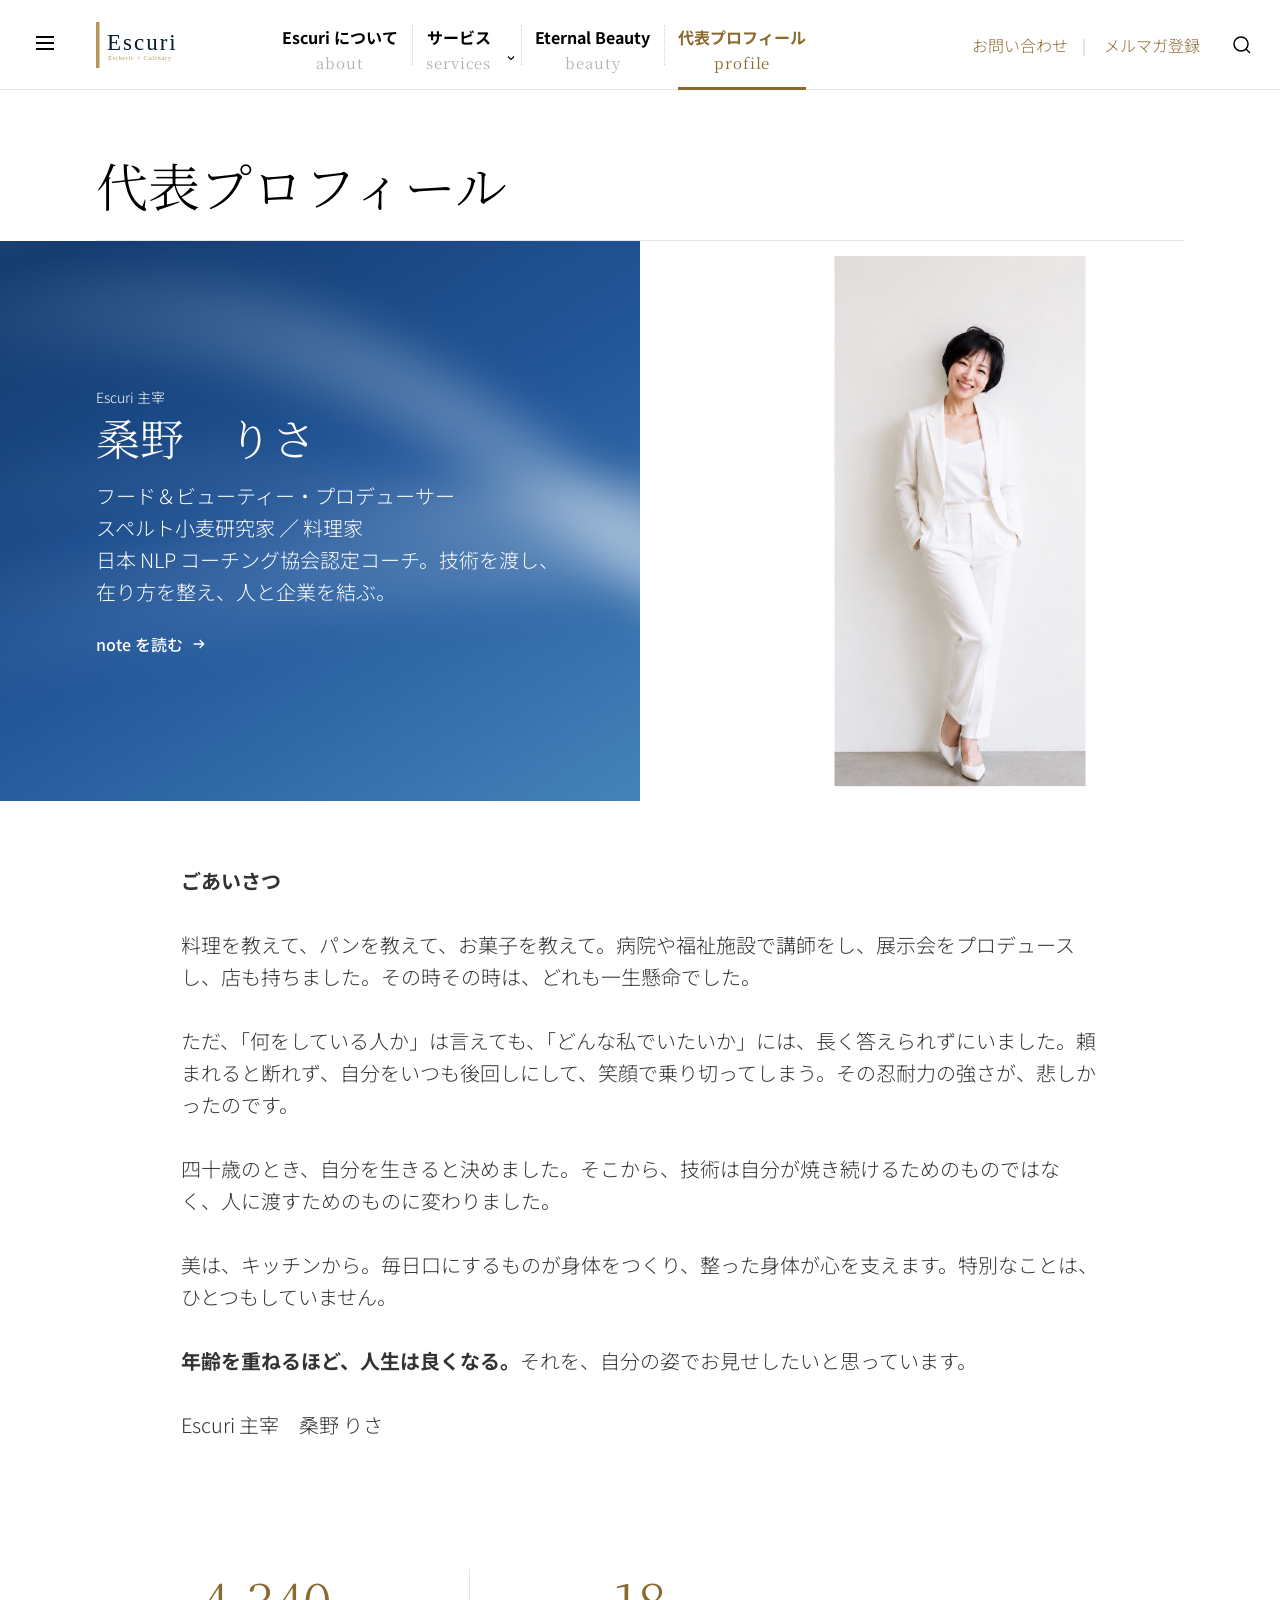
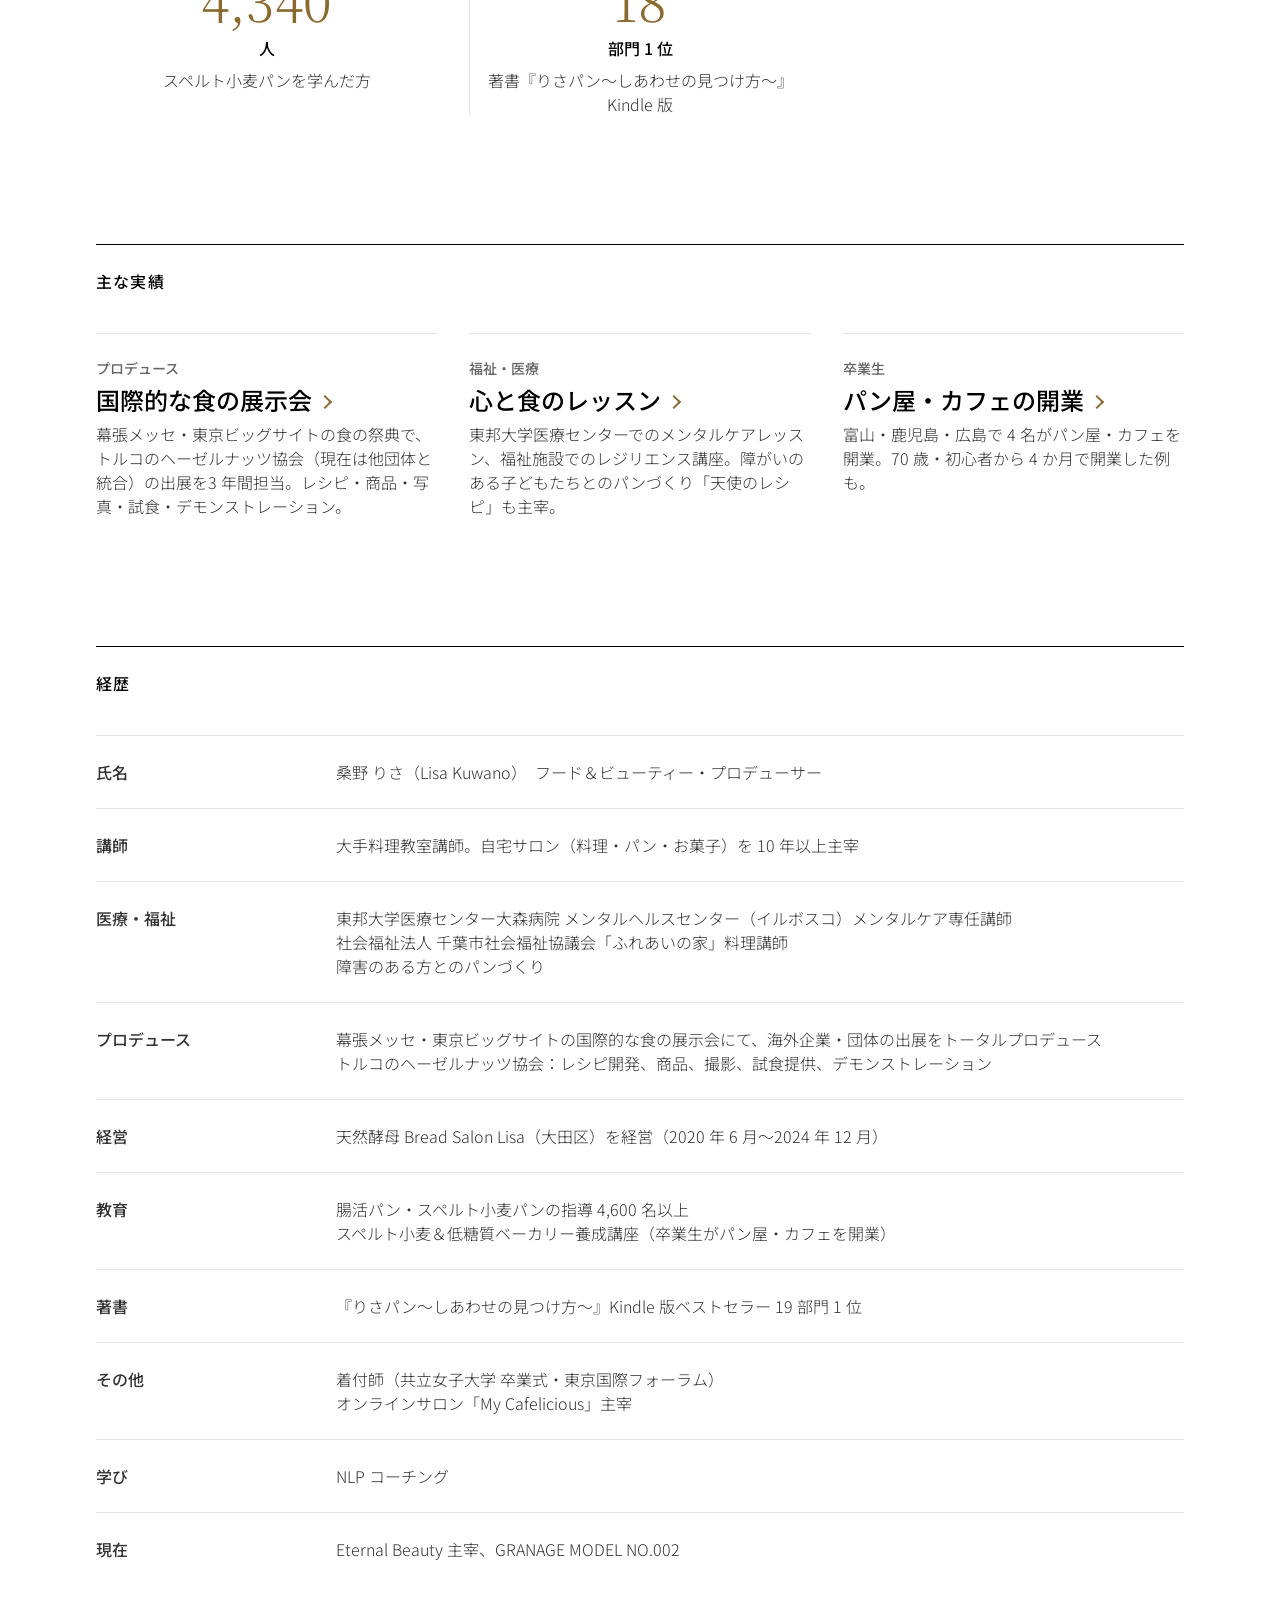
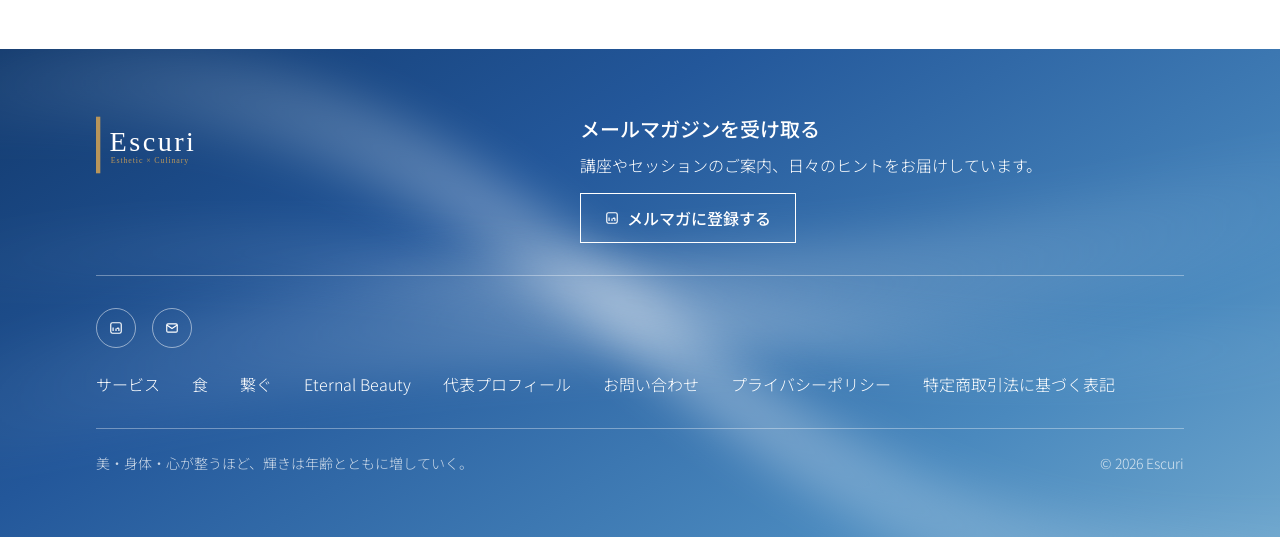
==== about.html @ a3604c34 "サイト更新 2026-10-09 10:33" ====
<!doctype html>
<html lang="ja">
<head>
<meta charset="utf-8">
<meta name="viewport" content="width=device-width, initial-scale=1">
<title>代表プロフィール | Escuri</title>
<meta name="description" content="桑野りさの経歴と実績。企業との商品開発、国際展示会のプロデュース。">


<meta property="og:type" content="website">
<meta property="og:site_name" content="Escuri">
<meta property="og:title" content="代表プロフィール | Escuri">
<meta property="og:description" content="桑野りさの経歴と実績。企業との商品開発、国際展示会のプロデュース。">
<meta property="og:url" content="https://lisakuwano.com/about.html">
<meta property="og:image" content="https://lisakuwano.com/assets/og.svg">
<meta property="og:locale" content="ja_JP">
<meta name="twitter:card" content="summary_large_image">
<meta name="twitter:title" content="代表プロフィール | Escuri">
<meta name="twitter:description" content="桑野りさの経歴と実績。企業との商品開発、国際展示会のプロデュース。">
<meta name="twitter:image" content="https://lisakuwano.com/assets/og.svg">
<link rel="icon" href="assets/favicon.svg?v=cf20629c">
<link rel="preconnect" href="https://fonts.googleapis.com"><link rel="preconnect" href="https://fonts.gstatic.com" crossorigin>
<link href="https://fonts.googleapis.com/css2?family=Noto+Sans+JP:wght@300;500;700&family=Noto+Serif+JP:wght@300;500&display=swap" rel="stylesheet">
<link rel="stylesheet" href="style.css?v=1791509632">
</head>
<body>
<a class="skip" href="#main">本文へスキップ</a>
<header class="gh">
  <div class="gh-in">
    <button class="burger" id="burger" aria-label="メニューを開く" data-open="メニューを開く" data-close="メニューを閉じる" aria-expanded="false" aria-controls="drawer"><span class="i-open"><svg width="32" height="32" viewBox="0 0 24 24" fill="none" stroke="currentColor" stroke-width="2.2"><path d="M3 6h18M3 12h18M3 18h18"/></svg></span><span class="i-close"><svg width="30" height="30" viewBox="0 0 24 24" fill="none" stroke="currentColor" stroke-width="2"><path d="M5 5l14 14M19 5L5 19"/></svg></span></button>
    <a class="logo" href="index.html" aria-label="Escuri トップ"><img src="assets/logo-head.svg?v=c30f5ccc" alt="Escuri" width="210" height="104"></a>
    <div class="navwrap">
      <nav aria-label="メインメニュー"><a href="index.html">Escuri について<span class="nav-en">about</span></a><div class="dd"><a href="services.html">サービス<span class="nav-en">services</span></a><button type="button" class="ddb" aria-expanded="false" aria-controls="sub-services" aria-label="サービス のメニュー"><svg width="12" height="12" viewBox="0 0 24 24" fill="none" stroke="currentColor" stroke-width="2.4"><path d="M6 9l6 6 6-6"/></svg></button><div class="sub" id="sub-services"><a href="kitchen.html">食</a><a href="work.html">繋ぐ</a><a href="beauty.html">Eternal Beauty</a></div></div><a href="beauty.html">Eternal Beauty<span class="nav-en">beauty</span></a><a href="about.html" class="on" aria-current="page">代表プロフィール<span class="nav-en">profile</span></a></nav>
    </div>
    <div class="tools">
      <div class="sign"><a href="contact.html">お問い合わせ</a><b>|</b><a class="btn" href="https://www.reservestock.jp/subscribe/331083" target="_blank" rel="noopener">メルマガ登録</a></div>
      <div class="row">
        <button class="icon" id="searchbtn" aria-label="サイト内検索" aria-expanded="false" aria-controls="search"><svg width="34" height="34" viewBox="0 0 24 24" fill="none" stroke="currentColor" stroke-width="1.5"><circle cx="11" cy="11" r="7"/><path d="M20 20l-4-4"/></svg></button>
        
      </div>
    </div>
  </div>
  <div class="search" id="search" hidden>
    <div class="wrap">
      <label class="sr" for="q">サイト内を検索</label>
      <input id="q" type="search" autocomplete="off" placeholder="キーワードを入力（例：セッション、パン講座）">
      <p class="shint" id="shint" aria-live="polite" data-none="該当するページが見つかりませんでした" data-cnt="{n}件見つかりました"></p>
      <ul class="sres" id="sres"></ul>
    </div>
  </div>
</header>
<div class="mega" id="drawer" hidden>
  <div class="wrap">
    <div class="mgrid"><div class="mcol"><h2>Escuri について</h2><ul><li><a href="index.html#about-escuri">Escuri とは</a></li><li><a href="about.html#greeting">ごあいさつ</a></li><li><a href="about.html">代表プロフィール</a></li><li><a href="about.html#history">経歴</a></li><li><a href="work.html#record">実績</a></li></ul></div><div class="mcol"><h2>サービス</h2><ul><li><a href="kitchen.html">食</a></li><li><a href="kitchen.html#license">パン講座とライセンス</a></li><li><a href="work.html">繋ぐ</a></li><li><a href="beauty.html">Eternal Beauty</a></li><li><a href="contact.html#form">お問い合わせ</a></li></ul></div><div class="mcol"><h2>発信</h2><ul><li><a href="https://note.com/eternalbeauty_l" target="_blank" rel="noopener">note</a></li><li><a href="https://www.reservestock.jp/subscribe/331083" target="_blank" rel="noopener">メールマガジン</a></li></ul></div><div class="mcol"><h2>Eternal Beauty</h2><ul><li><a href="beauty.html#purpose">理念</a></li><li><a href="beauty.html#beauty-how">セッション</a></li><li><a href="beauty.html#items">ご案内しているもの</a></li></ul></div></div>
    <div class="msns"><a href="https://note.com/eternalbeauty_l" target="_blank" rel="noopener"><svg width="14" height="14" viewBox="0 0 24 24" fill="none" stroke="currentColor" stroke-width="2"><rect x="3" y="3" width="18" height="18" rx="3"/><path d="M7 11v6M7 7.5v.01M12 17v-4m5 4v-3.5a1.5 1.5 0 0 0-3 0"/></svg> note</a><a href="contact.html"><svg width="14" height="14" viewBox="0 0 24 24" fill="none" stroke="currentColor" stroke-width="2"><rect x="3" y="5" width="18" height="14" rx="2"/><path d="M3 7l9 6 9-6"/></svg> お問い合わせ</a></div>
  </div>
</div>

<main id="main">
<div class="wrap ptitle"><h1>代表プロフィール</h1></div>
<section class="tum" id="profile" aria-label="桑野　りさ"><div class="t"><div class="c">
  <div class="eyebrow">Escuri 主宰</div>
  <h2 class="ts-4">桑野　りさ</h2>
  <p>フード＆ビューティー・プロデューサー<br>スペルト小麦研究家 ／ 料理家<br>日本 NLP コーチング協会認定コーチ。技術を渡し、在り方を整え、人と企業を結ぶ。</p>
  <a class="cta" href="https://note.com/eternalbeauty_l" target="_blank" rel="noopener">note を読む<span class="arrow" aria-hidden="true"></span></a>
</div></div><div class="p"><img src="assets/photo/work-suit.jpg?v=9bd5eabe" alt="" loading="lazy"></div></section>
<section class="module" id="greeting"><div class="wrap onetext"><p><b>ごあいさつ</b></p><p>料理を教えて、パンを教えて、お菓子を教えて。病院や福祉施設で講師をし、展示会をプロデュースし、店も持ちました。その時その時は、どれも一生懸命でした。</p><p>ただ、「何をしている人か」は言えても、「どんな私でいたいか」には、長く答えられずにいました。頼まれると断れず、自分をいつも後回しにして、笑顔で乗り切ってしまう。その忍耐力の強さが、悲しかったのです。</p><p>四十歳のとき、自分を生きると決めました。そこから、技術は自分が焼き続けるためのものではなく、人に渡すためのものに変わりました。</p><p>美は、キッチンから。毎日口にするものが身体をつくり、整った身体が心を支えます。特別なことは、ひとつもしていません。</p><p><b>年齢を重ねるほど、人生は良くなる。</b>それを、自分の姿でお見せしたいと思っています。</p><p>Escuri 主宰　桑野 りさ</p></div></section>
<section class="module" aria-label="数字">
  <div class="wrap factoid"><div><div class="n" data-count="4600">0</div><div class="u">人</div><div class="t">スペルト小麦パンを学んだ方</div></div><div><div class="n" data-count="19">0</div><div class="u">部門 1 位</div><div class="t">著書『りさパン〜しあわせの見つけ方〜』Kindle 版</div></div></div>
</section>
<section class="module" id="achievements" aria-labelledby="h-achievements">
  <div class="wrap">
    <h2 class="sec-title border" id="h-achievements">主な実績</h2>
    <div class="grid g3"><article class="item text"><div class="body"><div class="eyebrow">プロデュース</div><h3 class="h5"><a class="chev" href="work.html#services">国際的な食の展示会</a></h3><p class="d">幕張メッセ・東京ビッグサイトの食の祭典で、トルコのヘーゼルナッツ協会（現在は他団体と統合）の出展を3 年間担当。レシピ・商品・写真・試食・デモンストレーション。</p></div></article><article class="item text"><div class="body"><div class="eyebrow">福祉・医療</div><h3 class="h5"><a class="chev" href="kitchen.html#care">心と食のレッスン</a></h3><p class="d">東邦大学医療センターでのメンタルケアレッスン、福祉施設でのレジリエンス講座。障がいのある子どもたちとのパンづくり「天使のレシピ」も主宰。</p></div></article><article class="item text"><div class="body"><div class="eyebrow">卒業生</div><h3 class="h5"><a class="chev" href="kitchen.html#graduates">パン屋・カフェの開業</a></h3><p class="d">富山・鹿児島・広島で 4 名がパン屋・カフェを開業。70 歳・初心者から 4 か月で開業した例も。</p></div></article></div>
    
  </div>
</section>
<section class="module" id="history" aria-labelledby="h-history">
  <div class="wrap">
    <h2 class="sec-title border" id="h-history">経歴</h2>
    <dl class="codl"><dt>氏名</dt><dd>桑野 りさ（Lisa Kuwano）　フード＆ビューティー・プロデューサー</dd><dt>講師</dt><dd>大手料理教室講師。自宅サロン（料理・パン・お菓子）を 10 年以上主宰</dd><dt>医療・福祉</dt><dd>東邦大学医療センター大森病院 メンタルヘルスセンター（イルボスコ）メンタルケア専任講師<br>社会福祉法人 千葉市社会福祉協議会「ふれあいの家」料理講師<br>障害のある方とのパンづくり</dd><dt>プロデュース</dt><dd>幕張メッセ・東京ビッグサイトの国際的な食の展示会にて、海外企業・団体の出展をトータルプロデュース<br>トルコのヘーゼルナッツ協会：レシピ開発、商品、撮影、試食提供、デモンストレーション</dd><dt>経営</dt><dd>天然酵母 Bread Salon Lisa（大田区）を経営（2020 年 6 月〜2024 年 12 月）</dd><dt>教育</dt><dd>腸活パン・スペルト小麦パンの指導 4,600 名以上<br>スペルト小麦＆低糖質ベーカリー養成講座（卒業生がパン屋・カフェを開業）</dd><dt>著書</dt><dd>『りさパン〜しあわせの見つけ方〜』Kindle 版ベストセラー 19 部門 1 位</dd><dt>その他</dt><dd>着付師（共立女子大学 卒業式・東京国際フォーラム）<br>オンラインサロン「My Cafelicious」主宰</dd><dt>学び</dt><dd>NLP コーチング</dd><dt>現在</dt><dd>Eternal Beauty 主宰、GRANAGE MODEL NO.002</dd></dl>
  </div>
</section>
</main>
<footer class="gf">
  <div class="wrap">
    <div class="top">
      <a class="logo" href="index.html"><img src="assets/logo.svg?v=bc6866d0" alt="Escuri" loading="lazy"></a>
      <div class="nl">
        <h2 class="nlh">メールマガジンを受け取る</h2>
        <p>講座やセッションのご案内、日々のヒントをお届けしています。</p>
        <a class="linebtn" href="https://www.reservestock.jp/subscribe/331083" target="_blank" rel="noopener"><svg width="14" height="14" viewBox="0 0 24 24" fill="none" stroke="currentColor" stroke-width="2"><rect x="3" y="3" width="18" height="18" rx="3"/><path d="M7 11v6M7 7.5v.01M12 17v-4m5 4v-3.5a1.5 1.5 0 0 0-3 0"/></svg><span>メルマガに登録する</span></a>
      </div>
    </div>
    <div class="mid">
      <div class="sns"><a href="https://note.com/eternalbeauty_l" target="_blank" rel="noopener" aria-label="note"><svg width="14" height="14" viewBox="0 0 24 24" fill="none" stroke="currentColor" stroke-width="2"><rect x="3" y="3" width="18" height="18" rx="3"/><path d="M7 11v6M7 7.5v.01M12 17v-4m5 4v-3.5a1.5 1.5 0 0 0-3 0"/></svg></a><a href="contact.html" aria-label="お問い合わせ"><svg width="14" height="14" viewBox="0 0 24 24" fill="none" stroke="currentColor" stroke-width="2"><rect x="3" y="5" width="18" height="14" rx="2"/><path d="M3 7l9 6 9-6"/></svg></a></div>
      <div class="links"><a href="services.html">サービス</a><a href="kitchen.html">食</a><a href="work.html">繋ぐ</a><a href="beauty.html">Eternal Beauty</a><a href="about.html">代表プロフィール</a><a href="contact.html">お問い合わせ</a><a href="privacy.html">プライバシーポリシー</a><a href="legal.html">特定商取引法に基づく表記</a></div>
    </div>
    <div class="bot"><span>美・身体・心が整うほど、輝きは年齢とともに増していく。</span><span>© 2026 Escuri</span></div>
  </div>
</footer>
<script type="application/json" id="sidx">[{"t": "トップ", "d": "年齢を重ねるほど、人生は良くなる。食、美・身体・心。桑野りさ 公式サイト。", "u": "index.html"}, {"t": "お問い合わせ", "d": "Instagram・コミュニティ・お仕事のご依頼", "u": "contact.html"}, {"t": "レシピ 38 本", "d": "", "u": "https://tomiz.com/recipe/pro/search?author=46"}, {"t": "4 日間で 5,472 食", "d": "", "u": "work.html#record"}, {"t": "800 個を納品", "d": "", "u": "work.html#record"}, {"t": "パンの技術を、仕事にしたい方へ", "d": "動画で学び、ライセンスで仕事にする。自宅教室・マルシェ出店・開業まで。", "u": "kitchen.html"}, {"t": "一緒にカタチにする相手を、探している方へ", "d": "展示会・イベントのプロデュース、商品開発・監修、講座・講演。", "u": "work.html"}, {"t": "自分の人生の真ん中に、自分がいない方へ", "d": "凛とした存在美、しなやかな身体、慈しみのある心。整えた軸から、次の仕事をカタチにするところまで。", "u": "beauty.html"}, {"t": "代表プロフィール", "d": "桑野りさの経歴と実績。企業との商品開発、国際展示会のプロデュース。", "u": "about.html"}, {"t": "国際的な食の展示会", "d": "幕張メッセ・東京ビッグサイトの食の祭典で、トルコのヘーゼルナッツ協会（現在は他団体と統合）の出展を3 年間担当。レシピ・商品・写真・試食・デモンストレーション。", "u": "work.html#services"}, {"t": "心と食のレッスン", "d": "東邦大学医療センターでのメンタルケアレッスン、福祉施設でのレジリエンス講座。障がいのある子どもたちとのパンづくり「天使のレシピ」も主宰。", "u": "kitchen.html#care"}, {"t": "パン屋・カフェの開業", "d": "富山・鹿児島・広島で 4 名がパン屋・カフェを開業。70 歳・初心者から 4 か月で開業した例も。", "u": "kitchen.html#graduates"}, {"t": "Eternal Beauty", "d": "私が、私に還ること。NLP コーチングに基づくセッション、エターナルビューティー講座、LISA_語録、Purity Diary。", "u": "beauty.html"}, {"t": "Tea Time", "d": "直接お話しいただけるお茶会。会場とお食事の内容によって金額が変わります。", "u": "contact.html"}, {"t": "セッション", "d": "60〜90 分。いまの課題を整理し、仕事と人生の次の一手を決めます。", "u": "https://lin.ee/8cbTkzR"}, {"t": "スタンダード", "d": "月 2 回×3 か月＋チャット相談。考え方を整え、仕事と収入の方向性を定めます。", "u": "https://lin.ee/8cbTkzR"}, {"t": "プレミアム", "d": "月 2 回×6 か月＋チャット相談＋対面 2 回。整えた考え方を、仕事・収入・人間関係の変化として定着させます。", "u": "https://lin.ee/8cbTkzR"}, {"t": "ヘナ", "d": "植物のヘナで髪を染めています。LINE でご案内しています。", "u": "https://line.me/R/ti/p/@260bwyfa?ts=09301450&oat_content=url"}, {"t": "ソマチ", "d": "古代の地層から出てきた岩石の粉。LINE でご案内しています。", "u": "https://lin.ee/n8rUjqb"}, {"t": "食", "d": "パン・料理・お菓子の講座と、自宅教室の開講・マルシェ出店・店舗開業までを見据えたライセンス制度。", "u": "kitchen.html"}, {"t": "大事な人に、渡せるパンを", "d": "著書『りさパン 〜しあわせの見つけ方〜』（Kindle）ベストセラー 19 部門 1 位。", "u": "kitchen.html#risapan"}, {"t": "パン・料理・お菓子", "d": "", "u": "kitchen.html#lessons"}, {"t": "つくる", "d": "基礎から、ご家庭で本格的なパンを焼けるまで。", "u": "#license"}, {"t": "教える", "d": "ご自宅でパン教室を開き、講師として収入を得る。", "u": "#license"}, {"t": "届ける", "d": "マルシェなどで販売し、自分の商品を持つ。", "u": "#license"}, {"t": "開く", "d": "店舗の開業を目指す。", "u": "#license"}, {"t": "しあわせのパン習慣 ― 88,000 円", "d": "スペルト小麦×北海道産小麦の 12 種のパン。毎月のレシピと動画、ミックス粉のお届け、月 1 回のオンライン相談会。", "u": "contact.html"}, {"t": "米粉パン 7 種 ― 88,000 円", "d": "7 種類の米粉パンを、動画でご自宅から学べます。", "u": "contact.html"}, {"t": "米粉パン 7 種 ― 165,000 円", "d": "レシピの商用利用が可能。自宅教室・販売に。", "u": "contact.html"}, {"t": "スペルト小麦 6 種 ― 275,000 円", "d": "スペルト小麦パン 6 種のライセンス。教室・販売に。", "u": "contact.html"}, {"t": "開業プレミアム ― 495,000 円〜", "d": "ライセンス＋動画講座＋6 か月の月 1 回オンライン相談会。", "u": "contact.html"}, {"t": "70 歳・初心者から 4 か月で", "d": "パン作り初心者から受講し、4 か月でパン屋を開業。", "u": "#graduates"}, {"t": "パン屋", "d": "", "u": "#graduates"}, {"t": "カフェ＆パン教室", "d": "", "u": "#graduates"}, {"t": "百貨店とマルシェ", "d": "小田急百貨店 シーズンスイーツ（2019 年 9 月 18 日〜24 日／栗のシュトレアン）。<br>世田谷パン祭り（2015 年 10 月・2019 年 10 月の 2 回）。2019 年は、マスカルポーネチーズ カンパーニュがシンボルパ", "u": "kitchen.html#popup"}, {"t": "人を内側から支える仕事", "d": "障害のある方とのパンづくり、大学病院でのメンタルケアレッスン、福祉施設でのレッスン。", "u": "kitchen.html#care"}, {"t": "つくり手の視点で", "d": "レシピの開発、商品の設計、撮影とスタイリング。<br>つくる側の事情が分かるので、売り場に出せる形まで詰める。", "u": "kitchen.html#products"}, {"t": "繋ぐ", "d": "人と企業を結ぶ紹介とコンサルティング。展示会・イベントのプロデュース、商品開発・監修、講座・講演、PR・アンバサダー・モデル。", "u": "work.html"}, {"t": "展示会・イベント", "d": "海外企業・団体の出展をプロデュース。", "u": "contact.html"}, {"t": "商品開発・監修", "d": "企画・開発・監修。", "u": "contact.html"}, {"t": "食・生き方・心のケア", "d": "パン・料理・お菓子、Eternal Beauty の在り方、福祉・医療の現場でのメンタルケアレッスン。", "u": "contact.html"}, {"t": "PR・アンバサダー・モデル", "d": "実際に使い、続けている立場から。", "u": "contact.html"}, {"t": "富澤商店 公式サイト", "d": "「桑野 りさ先生」として掲載。書籍『富澤商店の厳選 100 レシピ お菓子・パン』にも。", "u": "https://tomiz.com/recipe/pro/search?author=46"}, {"t": "企業とのお仕事", "d": "富澤商店、明治おいしい牛乳、ヴィクトリノックス、ボンヌママン、キッチンエイド、池商、リストニア蜂蜜、NTT ドコモ会員冊子ほか（敬称略）。レシピの提供・掲載、商品開発、フードスタイリング。", "u": "contact.html#form"}, {"t": "GRILL&BAR うしすけ ヴィーナスフォート店", "d": "店舗向けに商品を開発し、納品。", "u": "contact.html#form"}, {"t": "貝印との商品開発", "d": "ハート型・星型の食パン型を開発。商談用に栗のパウンドケーキ 100 本、800 個を納品。", "u": "contact.html#form"}, {"t": "注目の料理教室に掲載", "d": "貝印の公式サイト Kai House Club の「注目の料理教室」特集に、Bread Salon Lisa を掲載（2022 年 1 月）。", "u": "https://www.kaihouse.jp/cookingclass-kuwanorisa1/"}, {"t": "あこ酵母ご利用のパン教室", "d": "有限会社あこ天然酵母の公式サイトの「あこ酵母ご利用のパン教室」一覧に、Bread Salon Lisa（大田区）として掲載。", "u": "https://www.ako-tennenkoubo.com/20210430150526"}, {"t": "ル・コルドン・ブルー パリ校", "d": "「La Boulangerie Traditionnelle」修了。あこ庵で研修。", "u": "about.html#history"}, {"t": "協会・施設での講座", "d": "日本パンコーディネーター協会、大田文化の森、日本Flour協会ほかで登壇。", "u": "contact.html#form"}, {"t": "りさパン〜しあわせの見つけ方〜", "d": "Kindle ベストセラー 19 部門 1 位。", "u": "https://www.amazon.co.jp/dp/B09PTBQSJS"}, {"t": "あなたが奇跡を起こす本", "d": "5 人の女性起業家による共著。Kindle 6 部門 1 位。", "u": "https://www.amazon.co.jp/dp/B0C9HZ3NXK"}, {"t": "国際的な食の展示会", "d": "FABEX 2017（東京ビッグサイト）、FOODEX JAPAN 2017（幕張メッセ・第 42 回 国際食品・飲料展）、パティスリー＆ブーランジェリージャパン 2015・2016。レシピ開発とフードスタイリングを担当。", "u": "work.html#expo"}, {"t": "4 日間で 5,472 食", "d": "ピザ 1,800 食・ブラウニー 1,872 食・マドレーヌ 1,800 食。段ボール 19 箱分。", "u": "work.html#expo"}, {"t": "雑誌・新聞掲載", "d": "『ELLE à table』no.72、『SALUS』2022 年 8 月号、十勝毎日新聞 2021 年 9 月 7 日「味深いスペルト小麦」（東京圏 NOW）。", "u": "kitchen.html"}, {"t": "百貨店とマルシェ", "d": "小田急百貨店 秋のシーズンスイーツ（2019 年 9 月 18〜24 日）。世田谷パン祭り（2015 年 10 月・2019 年 10 月の 2 回。2019 年はマスカルポーネチーズ カンパーニュがシンボルパンに選定）。ハウスクエア横浜 ワンワンフェスティバル（2018 年・2019 年）。", "u": "kitchen.html"}, {"t": "パン職人と、約 5 年間", "d": "パン職人の志賀勝栄氏とともに「志賀Labo」を立ち上げ、約 5 年間にわたり講習会を主催。<br>毎回、全国からパンに携わる方が集まった。<br><br>教える側ではなく、学ぶ場をつくる側に立った。", "u": "work.html#shigalabo"}, {"t": "企業の冊子を、一冊まるごと", "d": "北海道ソラサンフーズのメニュー＆レシピブックを制作。<br>北海道フライド野菜と、北海道産キャラメルソース＆ペーストで作るパンとお菓子 26 品。<br>レシピの開発から、撮影、誌面の構成までを担当。", "u": "work.html#recipebook"}, {"t": "サービス", "d": "パンの講座とライセンス。人と企業を繋ぐ。Eternal Beauty のセッション。", "u": "services.html"}, {"t": "パンの技術を、仕事にする", "d": "スペルト小麦と低糖質のパン。動画講座とライセンスで、教室・マルシェ・開業まで。", "u": "kitchen.html"}, {"t": "人と企業を、結ぶ", "d": "展示会・イベントのプロデュース、商品開発・監修、講座・講演。", "u": "work.html"}, {"t": "美・身体・心を、整える", "d": "凛とした存在美、しなやかな身体、慈しみのある心。NLP コーチングに基づくセッション。", "u": "beauty.html"}, {"t": "プライバシーポリシー", "d": "プライバシーポリシー。個人情報の取り扱いについて。", "u": "privacy.html"}, {"t": "特定商取引法に基づく表記", "d": "特定商取引法に基づく表記。", "u": "legal.html"}, {"t": "お問い合わせ", "d": "お問い合わせ。セッション・講座のご相談、お仕事のご依頼。", "u": "contact.html"}]</script>
<script src="site.js?v=1791509632"></script>
</body>
</html>
---- style.css ----
/* ===========================================================
   mckinsey-site kata — McKinsey Design System 実測トークン版
   すべての数値は www.mckinsey.com/jp/overview の実測 (2026-09-22)。
   計測条件: Chrome / viewport 1600・1440・1280・1024・768・390
   =========================================================== */
:root{
  /* 色（--mdc-color-* の実値） */
  --deep:#051C2C; --electric:#8A6A2F; /* 金（白地で文字コントラスト 5:1）*/ --ink:#000;
  --text:#333333; --muted:#666666; --hint:#757575;
  --gray-30:#B3B3B3; --gray-18:#D0D0D0; --gray-10:#E6E6E6;
  --gray-06:#F0F0F0; --gray-04:#F5F5F5; --gray-02:#FAFAFA; --white:#fff;
  /* 書体（--mdc-font-family-japanese-*） */
  --serif:"Noto Serif JP","ＭＳ Ｐ明朝","MS PMincho",Georgia,serif;
  --sans:"Noto Sans JP","ＭＳ Ｐゴシック","MS PGothic","Helvetica Neue",Arial,sans-serif;
  --w-light:300; --w-medium:500; --w-bold:700;
  /* レイアウト: ページ1440上限 / コンテンツ85%・最大1224 / 左右7.5% */
  --page:1440px; --col:85%; --col-max:1224px;
  --gutter-lg:32px; --gutter-xl:48px;
  --header-h:90px;
}
*{box-sizing:border-box;margin:0;padding:0}
html{scroll-behavior:smooth}
body{font-family:var(--sans);font-weight:var(--w-light);font-size:16px;line-height:24px;
  color:var(--text);background:var(--white);-webkit-font-smoothing:antialiased;overflow-x:hidden}
a{color:inherit;text-decoration:none}
img{display:block;max-width:100%}
button,input,select{font:inherit}
h1,h2,h3,h4,h5,h6{font-weight:inherit;overflow-wrap:anywhere}
/* 実測: ページ全体に上限は無い（セクションはビューポート全幅）。
   コンテンツ列だけが min(85%, 1224px) で中央。1920 で x=348 / 1440 で x=108 / 1280 で x=96 */
main{width:100%}
.wrap{width:min(var(--col),var(--col-max));margin:0 auto}
.sr,.skip{position:absolute;width:1px;height:1px;overflow:hidden;clip:rect(0 0 0 0);white-space:nowrap}
.skip:focus{position:fixed;top:8px;left:8px;width:auto;height:auto;clip:auto;z-index:100;
  background:var(--white);color:var(--ink);padding:12px 16px;border:2px solid var(--electric)}

/* ===== typography（実測: ts-2 52/62.4・ts-3 44/52.8・ts-4 36/43.2, すべて serif 300） ===== */
.ts-2{font-family:var(--serif);font-weight:var(--w-light);font-size:44px;line-height:1.2;color:var(--ink)}
.ts-3{font-family:var(--serif);font-weight:var(--w-light);font-size:36px;line-height:1.2;color:var(--ink)}
.ts-4{font-family:var(--serif);font-weight:var(--w-light);font-size:36px;line-height:1.2;color:var(--ink)}
.ts-7{font-size:18px;line-height:28px;font-weight:var(--w-light)}
.ts-8{font-size:16px;line-height:24px;font-weight:var(--w-light)}
.h2{font-family:var(--serif);font-weight:var(--w-light);font-size:36px;line-height:1.2;color:var(--ink)}
.h5{font-size:24px;line-height:28px;font-weight:var(--w-medium);color:var(--ink)}
.h6{font-size:20px;line-height:32px;font-weight:var(--w-medium);color:var(--ink)}
@media(min-width:1280px){
  .ts-2{font-size:52px;line-height:62.4px}
  .ts-3{font-size:44px;line-height:52.8px}
}
/* セクション見出し: 16/24 fw500 ls1.2px 中央 */
.sec-title{font-family:var(--sans);font-size:16px;font-weight:var(--w-medium);line-height:24px;
  letter-spacing:1.2px;text-align:center;color:var(--ink)}
.sec-title.border{text-align:left;letter-spacing:1.2px;border-top:1px solid var(--ink);padding-top:24px}
/* 説明文: 20/32・幅918/1224 (75%)・中央 */
.sec-dek{width:75%;max-width:918px;margin:32px auto 0;font-size:20px;line-height:32px;
  font-weight:var(--w-light);text-align:center;color:var(--text)}
.sec-dek.left{text-align:left;margin-left:0}
.eyebrow{font-size:14px;font-weight:var(--w-medium);line-height:20px;color:var(--text)}

/* ===== links & buttons（CTA 16/24 fw500, icon gap 8） ===== */
.arrow{display:inline-block;width:16px;height:16px;flex:none;background:currentColor;
  -webkit-mask:url('data:image/svg+xml;utf8,<svg xmlns="http://www.w3.org/2000/svg" viewBox="0 0 24 24" fill="none" stroke="black" stroke-width="2"><path d="M4 12h15M13 6l6 6-6 6"/></svg>') center/contain no-repeat;
  mask:url('data:image/svg+xml;utf8,<svg xmlns="http://www.w3.org/2000/svg" viewBox="0 0 24 24" fill="none" stroke="black" stroke-width="2"><path d="M4 12h15M13 6l6 6-6 6"/></svg>') center/contain no-repeat;
  transition:transform .15s}
.cta{display:inline-flex;align-items:center;gap:8px;font-size:16px;font-weight:var(--w-medium);
  line-height:24px;color:var(--ink);min-height:24px}
.cta .arrow{color:var(--electric)}
.cta:hover{color:var(--electric)}
.cta:hover .arrow{transform:translateX(4px)}
.dark .cta,.dark .cta .arrow{color:#fff}
.btn-out{display:inline-flex;align-items:center;gap:8px;border:1px solid var(--electric);color:var(--electric);
  padding:12px 24px;font-size:16px;font-weight:var(--w-medium);line-height:24px;transition:background .15s,color .15s}
.btn-out:hover{background:var(--electric);color:#fff}
.up-foot{text-align:center;margin-top:40px}
.chev::after{content:"";display:inline-block;width:8px;height:8px;margin:0 0 3px 8px;
  border-right:2px solid var(--electric);border-top:2px solid var(--electric);transform:rotate(45deg);transition:transform .15s}
.item:hover .chev::after{transform:rotate(45deg) translate(2px,-2px)}
.item .h5 a:hover{color:var(--electric)}

/* ===== global header: 90px / burger 0-89 / logo x96 h52 / nav pb24 ===== */
.gh{position:sticky;top:0;z-index:60;background:#fff;height:var(--header-h);box-shadow:inset 0 -1px 0 var(--gray-10)}
.gh-in{display:flex;align-items:stretch;height:var(--header-h);padding:0 16px 0 0}
.gh .burger{width:89px;flex:none;display:grid;place-items:center;border:0;background:none;cursor:pointer;color:var(--ink)}
.gh .burger svg{width:24px;height:24px}
.gh .burger .i-close{display:none}
.gh .burger[aria-expanded="true"] .i-open{display:none}
.gh .burger[aria-expanded="true"] .i-close{display:block}
.mega[hidden],.search[hidden],.langmenu[hidden]{display:none}
.gh .logo{display:flex;align-items:center;flex:none;margin-left:7px}
.gh .logo img{height:52px;width:auto}
.gh .navwrap{position:relative;display:flex;align-items:stretch;flex:1;min-width:0;margin-left:67px}
.gh .office{position:absolute;top:22px;left:12px;font-size:14px;font-weight:var(--w-medium);line-height:20px;color:var(--ink)}
.gh nav{display:flex;align-items:stretch}
.gh nav>a,.gh .dd>a{display:flex;align-items:flex-end;padding:0 12px 24px;font-size:16px;
  font-weight:var(--w-bold);line-height:24px;color:var(--ink);white-space:nowrap;position:relative}
.gh nav a:hover{color:var(--electric)}
.gh nav a.on{color:var(--electric)}
.gh nav a.on::after{content:"";position:absolute;left:12px;right:12px;bottom:0;height:3px;background:var(--electric)}
.gh .dd{display:flex;align-items:stretch;position:relative}
.gh .ddb{display:flex;align-items:flex-end;padding:0 4px 26px 0;border:0;background:none;color:var(--ink);cursor:pointer}
.gh .sub{display:none;position:absolute;top:var(--header-h);left:0;min-width:240px;background:#fff;
  border:1px solid var(--gray-10);padding:8px 0;z-index:20}
.gh .dd.open .sub{display:block}
.gh .sub a{display:block;padding:12px 16px;font-size:16px;font-weight:var(--w-light);line-height:24px}
.gh .sub a:hover{color:var(--electric);background:var(--gray-02)}
.gh .tools{display:flex;flex-direction:row;align-items:center;justify-content:flex-end;gap:14px;flex:none}
.gh .sign{display:flex;align-items:center;gap:8px;font-size:16px;font-weight:var(--w-light);line-height:24px}
.gh .sign a{padding:0 6px;color:var(--electric)}
.gh .sign b{font-weight:var(--w-light);color:var(--gray-30)}
.gh .sign a.btn{margin-left:4px;padding:0 6px}
.gh .row{display:flex;align-items:center}
.gh .icon{width:44px;display:grid;place-items:center;border:0;background:none;cursor:pointer;color:var(--ink)}
.gh .icon svg{width:24px;height:24px}
.gh .sep{display:none}
.gh .lang{position:relative;display:flex}
.gh .lang>button{display:flex;align-items:center;gap:6px;padding:0 6px;min-width:63.5px;justify-content:center;
  border:0;background:none;cursor:pointer;font-size:14px;font-weight:var(--w-medium);line-height:20px;color:var(--ink)}
.gh .caret{width:0;height:0;border:4px solid transparent;border-top-color:currentColor;margin-top:3px}
.langmenu{position:absolute;top:64px;right:0;background:#fff;border:1px solid var(--gray-10);list-style:none;min-width:98px;z-index:20}
.langmenu a{display:flex;flex-direction:column;gap:4px;padding:16px;font-size:16px;font-weight:var(--w-light);line-height:24px}
.langmenu small{font-size:14px;line-height:20px;color:var(--muted)}
.langmenu li.cur a{color:var(--electric)}
.langmenu a:hover{background:var(--gray-02)}
/* search panel */
.search{border-top:1px solid var(--gray-10);background:#fff;padding:32px 0 40px}
.search input{width:100%;border:0;border-bottom:1px solid var(--ink);padding:12px 0;
  font-size:24px;line-height:28px;font-weight:var(--w-light);outline:none}
.search input:focus{border-bottom-color:var(--electric)}
.shint{margin-top:16px;font-size:16px;line-height:24px;color:var(--muted)}
.sres{list-style:none;margin-top:16px;max-height:320px;overflow:auto}
.sres a{display:block;padding:12px 0;border-bottom:1px solid var(--gray-10)}
.sres b{display:block;font-size:16px;font-weight:var(--w-medium);line-height:24px;color:var(--ink)}
.sres span{display:block;font-size:16px;line-height:24px;color:var(--muted)}

/* ===== mega menu ===== */
.mega{position:sticky;top:var(--header-h);z-index:55;color:#fff;padding:48px 0 40px;background:#0C2F5E url(assets/art/silk-2.svg) center/cover no-repeat}
.mega>.wrap{position:relative;z-index:1}
.mgrid{display:grid;grid-template-columns:repeat(4,1fr);gap:32px}
.mcol h2{font-size:14px;font-weight:var(--w-medium);line-height:20px;letter-spacing:1.2px;
  padding-bottom:16px;border-bottom:1px solid rgba(255,255,255,.3);margin-bottom:16px}
.mcol ul{list-style:none}
.mcol li+li{margin-top:12px}
.mcol a{font-size:16px;font-weight:var(--w-light);line-height:24px}
.mcol a:hover{color:#fff;text-decoration:underline;text-underline-offset:4px}
.msns{display:flex;flex-wrap:wrap;gap:24px;margin-top:40px;padding-top:24px;border-top:1px solid rgba(255,255,255,.3)}
.msns a{display:inline-flex;align-items:center;gap:8px;font-size:14px;line-height:20px}

/* ===== hero carousel: 高さ560 / 内側padding 64 / dots下15 ===== */
.hc{position:relative;overflow:hidden;height:560px;background:var(--deep)}
.hc-track{display:flex;height:100%;transition:transform .5s cubic-bezier(.4,0,.2,1)}
.slide{position:relative;flex:0 0 100%;height:100%;display:flex;align-items:center}
.slide.deep{background:var(--deep);color:#fff}
.slide.grey{background:var(--gray-06);color:var(--ink)}
.slide .txt{position:relative;z-index:2;width:100%}
.slide .inner{width:min(var(--col),var(--col-max));margin:0 auto;padding:64px 0;
  display:flex;flex-direction:column;gap:24px;align-items:flex-start}
.slide .inner>*{max-width:60%}
.slide.deep .ts-2,.slide.deep .eyebrow,.slide.deep .desc{color:#fff}
.slide.deep .cta{color:#fff}
.slide.deep .cta .arrow{color:#fff}
.slide .img{position:absolute;inset:0;z-index:1}
.slide .img::before{content:"";position:absolute;inset:0;z-index:2;
  background:linear-gradient(90deg,rgba(10,32,56,.68) 0%,rgba(10,32,56,.50) 32%,rgba(10,32,56,.14) 58%,rgba(10,32,56,0) 78%)}
.slide .img img{width:100%;height:100%;object-fit:cover;filter:blur(1px)}

.hc-arrow{position:absolute;top:50%;transform:translateY(-50%);z-index:3;width:44px;height:44px;
  display:grid;place-items:center;border:0;background:none;color:#fff;cursor:pointer}
.hc-arrow.prev{left:16px}
.hc-arrow.next{right:16px}
.hc.on-light .hc-arrow{color:var(--ink)}
.hc-dots{position:absolute;left:0;right:0;bottom:15px;z-index:3;display:flex;justify-content:center;gap:8px}
.hc-dots button{width:10px;height:10px;border-radius:50%;border:1px solid #fff;background:none;cursor:pointer;padding:0}
.hc-dots button[aria-selected="true"]{background:#fff}
.hc.on-light .hc-dots button{border-color:var(--ink)}
.hc.on-light .hc-dots button[aria-selected="true"]{background:var(--ink)}

/* ===== module（上下padding 64 / 見出し→内容 40） ===== */
.module{padding:64px 0}
.module .sec-title+.grid,.module .sec-title+.circles,.module .sec-title+.map-tabs{margin-top:40px}
.module .sec-dek+.grid{margin-top:40px}
.grid{display:grid;gap:32px}
.g2{grid-template-columns:repeat(2,1fr)}
.g3{grid-template-columns:repeat(3,1fr)}
.g4{grid-template-columns:repeat(4,1fr)}
/* card: 画像16:9 → 24px → 見出し24/28 sans → 8px → 本文16/24 */
.item{display:flex;flex-direction:column;gap:24px}
.item .im{display:block;overflow:hidden;aspect-ratio:4/3}
.item .im img{width:100%;height:100%;object-fit:cover;transition:transform .3s}
.item.hover:hover .im img{transform:scale(1.04)}
.item .body{display:flex;flex-direction:column;gap:8px}
.item .eyebrow{color:var(--muted)}
.item .d{font-size:16px;line-height:24px;font-weight:var(--w-light);color:var(--text)}
.item.text{gap:8px;border-top:1px solid var(--gray-10);padding-top:24px}
.item.book .im{aspect-ratio:4/3}
.item.card2 .im{aspect-ratio:4/3}

/* ===== split (tum) = 本家 TwoUpMedium の実測 =====
   全幅 / 左右50% / テキスト面は deep 地に白文字 / padding 64 と外側インセット
   外側インセットはコンテンツ列の左端に一致: max(15%, 50vw - 612px)
   （1920→348, 1600→188, 1440→108, 1280→96, 1024→76.8）
   テキスト本体は幅 548px 固定                                              */
.tum{display:grid;grid-template-columns:1fr 1fr;align-items:stretch;height:560px;color:#fff;
  background:#0C2F5E url(assets/art/silk-2.svg) center/cover no-repeat}
.tum .t{display:flex;align-items:center;min-width:0;padding:64px 64px 64px max(15%,calc(50vw - 612px))}
.tum.right .t{padding:64px max(15%,calc(50vw - 612px)) 64px 64px}
.tum .c{display:flex;flex-direction:column;align-items:flex-start;gap:0;width:548px;max-width:100%}
.tum .eyebrow{color:#fff;font-weight:var(--w-light);margin-bottom:4px}
.tum .c h2{font-family:var(--serif);font-weight:var(--w-light);font-size:44px;line-height:52.8px;color:#fff}
.tum .c p{margin-top:16px;font-size:20px;line-height:32px;font-weight:var(--w-light);color:#fff}
.tum .c .cta{margin-top:24px;color:#fff}
.tum .c .cta .arrow{color:#fff}
.tum .p{height:100%;overflow:hidden}
.tum .p img{display:block;width:100%;height:100%;object-fit:cover}
@media(min-width:1920px){.tum .c h2{font-size:52px;line-height:62.4px}}

/* ===== feature (oum) ===== */
.oum{display:grid;grid-template-columns:1fr 1fr;gap:32px;align-items:center}
.oum+.oum{margin-top:64px}
.oum.left .c{order:2}
.oum.left .media{order:1}
.oum .c{display:flex;flex-direction:column;gap:24px;align-items:flex-start}
.oum .c h2{font-family:var(--serif);font-weight:var(--w-light);font-size:36px;line-height:1.2;color:var(--ink)}
.oum .media{aspect-ratio:4/3;overflow:hidden}
.oum .media img{width:100%;height:100%;object-fit:cover}

/* ===== factoid ===== */
.factoid{display:grid;grid-template-columns:repeat(3,1fr);gap:32px;text-align:center}
.factoid>div+div{border-left:1px solid var(--gray-10)}
.factoid .n{font-family:var(--serif);font-weight:var(--w-light);font-size:52px;line-height:62.4px;color:var(--electric)}
.factoid .u{font-size:16px;font-weight:var(--w-medium);line-height:24px;color:var(--ink);margin-top:4px}
.factoid .t{font-size:16px;line-height:24px;color:var(--text);margin-top:8px}

/* ===== prose / oneup / intro ===== */
.onetext{display:flex;flex-direction:column;gap:32px;max-width:918px}
.onetext p{font-size:20px;line-height:32px;font-weight:var(--w-light);color:var(--text)}
.oneup{display:grid;grid-template-columns:1fr 1fr;gap:32px;align-items:center}
.oneup .im{aspect-ratio:4/3;overflow:hidden}
.oneup .im img{width:100%;height:100%;object-fit:cover}
.oneup .c{display:flex;flex-direction:column;gap:16px}
.intro{padding:64px 0}
.intro h2{font-family:var(--serif);font-weight:var(--w-light);font-size:44px;line-height:52.8px;color:var(--ink)}
.intro p{margin-top:24px;font-size:18px;line-height:28px;max-width:918px}

/* ===== page heroes ===== */
.mhero{position:relative;height:560px;background:var(--deep);color:#fff;display:flex;align-items:center}
.mhero .bg{position:absolute;inset:0;z-index:1}
.mhero .bg img{width:100%;height:100%;object-fit:cover}
.mhero .wrap{position:relative;z-index:2}
.mhero h1{font-family:var(--serif);font-weight:var(--w-light);font-size:52px;line-height:62.4px;color:#fff}
.mhero .down{display:inline-grid;place-items:center;width:44px;height:44px;margin-top:32px;color:#fff}
.ihero{position:relative;height:400px;background:var(--deep);color:#fff;display:flex;align-items:center}
.ihero .bg{position:absolute;inset:0;z-index:1}
.ihero .bg img{width:100%;height:100%;object-fit:cover}
.ihero .wrap{position:relative;z-index:2}
.ihero h1{font-family:var(--serif);font-weight:var(--w-light);font-size:44px;line-height:52.8px;color:#fff}
.ehero{position:relative;height:560px;background:var(--deep);color:#fff;display:flex;align-items:center}
.ehero .txt{position:relative;z-index:2;width:100%}
.ehero .inner{width:min(var(--col),var(--col-max));margin:0 auto;padding:64px 0;
  display:flex;flex-direction:column;gap:24px}
.ehero .inner>*{max-width:60%}
.ehero .ts-2,.ehero .desc,.ehero .eyebrow{color:#fff}
.ehero .img{position:absolute;inset:0;z-index:1}
.ehero .img::before{content:"";position:absolute;inset:0;z-index:2;
  background:linear-gradient(90deg,rgba(10,32,56,.86) 0%,rgba(10,32,56,.70) 32%,rgba(10,32,56,.22) 58%,rgba(10,32,56,0) 78%)}
.ehero .img img{width:100%;height:100%;object-fit:cover}
.uhead{padding:64px 0 0}
.ptitle{padding:64px 0 24px;border-bottom:1px solid var(--gray-10)}
.ptitle h1{font-family:var(--serif);font-weight:var(--w-light);font-size:52px;line-height:62.4px;color:var(--ink)}
.toc{margin:24px auto 0;font-size:16px;line-height:24px}
.toc a{color:var(--electric)}
.toc a:hover{text-decoration:underline;text-underline-offset:4px}

/* ===== media (video/audio) ===== */
.vid{display:flex;flex-direction:column;gap:24px}
.vid .im{position:relative;display:block;aspect-ratio:16/9;overflow:hidden}
.vid .im img{width:100%;height:100%;object-fit:cover}
.vid .play{position:absolute;left:50%;top:50%;transform:translate(-50%,-50%);width:64px;height:64px;
  border-radius:50%;background:rgba(0,0,0,.6);display:grid;place-items:center;color:#fff}
.vid .h5{font-size:24px;line-height:28px;font-weight:var(--w-medium)}

/* ===== profiles ===== */
.band{background:var(--gray-06);padding:64px 0}
.filters{display:flex;align-items:flex-end;gap:24px;padding-top:32px;padding-bottom:32px}
.filters label{display:block;font-size:14px;font-weight:var(--w-medium);line-height:20px;margin-bottom:8px}
.filters select{min-width:280px;padding:12px;border:1px solid var(--gray-30);background:#fff}
.filters .clear{border:0;background:none;color:var(--electric);cursor:pointer;font-size:16px;line-height:24px;padding:12px 0}
.circles{display:grid;grid-template-columns:repeat(3,1fr);gap:32px}
.circles.lead{grid-template-columns:repeat(3,1fr)}
.pcard{background:#fff;padding:40px 24px;text-align:center;display:flex;flex-direction:column;align-items:center;gap:8px}
.pcard .av{width:200px;height:200px;border-radius:50%;overflow:hidden;margin-bottom:16px}
.pcard .av img{width:100%;height:100%;object-fit:cover}
.pcard .h6{font-size:20px;line-height:32px;font-weight:var(--w-medium)}
.pcard .en{font-size:14px;line-height:20px;color:var(--muted)}
.pcard .sub{font-size:16px;line-height:24px;font-weight:var(--w-medium)}
.pcard .div{width:40px;height:2px;background:var(--electric);margin:8px 0}
.pcard .d{font-size:16px;line-height:24px;color:var(--text)}

/* ===== definition list ===== */
.codl{display:grid;grid-template-columns:240px 1fr;margin-top:40px}
.codl dt{padding:24px 0;border-top:1px solid var(--gray-10);font-size:16px;font-weight:var(--w-medium);line-height:24px}
.codl dd{padding:24px 0;border-top:1px solid var(--gray-10);font-size:16px;line-height:24px}
.codl a{color:var(--electric)}

/* ===== map ===== */
.map-tabs{display:flex;gap:0;border-bottom:1px solid var(--gray-10)}
.map-tabs button{padding:16px 24px;border:0;background:none;cursor:pointer;font-size:16px;
  font-weight:var(--w-light);line-height:24px;color:var(--text);border-bottom:3px solid transparent;margin-bottom:-1px}
.map-tabs button.on{color:var(--electric);border-bottom-color:var(--electric);font-weight:var(--w-medium)}
.mapgrid{display:grid;grid-template-columns:1fr 2fr;gap:32px;margin-top:40px}
.addr h4{font-size:24px;line-height:28px;font-weight:var(--w-medium);margin-bottom:16px}
.addr p{font-size:18px;line-height:28px;white-space:pre-line;margin-bottom:16px}
.mapgrid iframe{width:100%;height:400px;border:0}

/* ===== promo ===== */
.promo{background:var(--gray-06);padding:64px 0}
.promo .g{display:grid;grid-template-columns:1fr 1fr;gap:32px;align-items:start}
.promo h2{font-family:var(--serif);font-weight:var(--w-light);font-size:36px;line-height:43.2px}
.promo p{font-size:18px;line-height:28px}
.promo ul{list-style:none;grid-column:2}
.promo li{position:relative;padding-left:20px;font-size:16px;line-height:24px;margin-bottom:8px}
.promo li::before{content:"";position:absolute;left:0;top:10px;width:8px;height:2px;background:var(--electric)}
.promo hr{border:0;border-top:1px solid var(--gray-18);margin:32px 0}
.social-row{display:flex;gap:32px;flex-wrap:wrap}
.social-row a{display:inline-flex;align-items:center;gap:8px;font-size:16px;font-weight:var(--w-medium);line-height:24px}
.social-row .r{display:grid;place-items:center;width:40px;height:40px;border-radius:50%;background:var(--ink);color:#fff}
.social-row a:hover .r{background:var(--electric)}

/* ===== footer（padding-top 64 / 2列 420+384+420） ===== */
.gf{position:relative;background:#0C2F5E url(assets/art/silk-2.svg) center/cover no-repeat;color:#fff;padding:64px 0}
.gf>.wrap{position:relative;z-index:1}
.gf .top{display:grid;grid-template-columns:420px 1fr;gap:64px;padding-bottom:32px}
.gf .logo img{height:64px;width:auto}
.gf .nlh{font-size:20px;line-height:32px;font-weight:var(--w-medium);margin-bottom:8px}
.gf .nl p{font-size:16px;line-height:24px;margin-bottom:16px}
.gf .linebtn{display:inline-flex;align-items:center;gap:8px;border:1px solid #fff;color:#fff;padding:12px 24px;
  font-size:16px;font-weight:var(--w-medium);line-height:24px}
.gf .linebtn:hover{background:#fff;color:#0C2F5E}
.gf .mid{display:flex;flex-direction:column;gap:24px;padding:32px 0;border-top:1px solid rgba(255,255,255,.35)}
.gf .sns{display:flex;gap:16px}
.gf .sns a{display:grid;place-items:center;width:40px;height:40px;border-radius:50%;border:1px solid rgba(255,255,255,.5);color:#fff}
.gf .sns a:hover{background:#fff;border-color:#fff;color:#0C2F5E}
.gf .links{display:flex;flex-wrap:wrap;gap:16px 32px;font-size:16px;line-height:24px}
.gf .links a:hover{text-decoration:underline;text-underline-offset:4px}
.gf .bot{display:flex;justify-content:space-between;flex-wrap:wrap;gap:16px;padding-top:24px;
  border-top:1px solid rgba(255,255,255,.35);font-size:14px;line-height:20px;color:rgba(255,255,255,.75)}

/* ===== responsive（実測: 1280未満で見出し縮小 / 1280未満 g4→3列 / 768未満 1列・header 83px） ===== */
@media(max-width:1279px){
  /* 実測: lg 未満でヘッダー83px・ロゴ x68・主ナビ非表示・4列→3列 */
  :root{--header-h:83px}
  .gh .burger{width:61px}
  .gh .navwrap,.gh .sign{display:none}
  .gh .row{height:83px}
  .g4{grid-template-columns:repeat(3,1fr)}
  .mhero h1,.ptitle h1{font-size:44px;line-height:52.8px}
  .factoid .n{font-size:44px;line-height:52.8px}
}
@media(max-width:1023px){
  .mgrid{grid-template-columns:repeat(2,1fr)}
  .circles{grid-template-columns:repeat(2,1fr)}
  .codl{grid-template-columns:1fr}
  .codl dd{padding-top:0;border-top:0}
  .gf .top{grid-template-columns:1fr;gap:32px}
}
@media(max-width:767px){
  :root{--col:90%}
  .hc,.ehero,.mhero{height:490px}
  .ihero{height:320px}
  .slide .inner>*,.ehero .inner>*{max-width:100%}
  .slide .img,.ehero .img{inset:0;opacity:.35}
  .slide .inner,.ehero .inner{padding:40px 0 24px}
  .g2,.g3,.g4,.circles,.circles.lead,.factoid,.oum,.oneup,.tum,.promo .g,.mapgrid,.mgrid{grid-template-columns:1fr}
  .promo ul{grid-column:1}
  .factoid>div+div{border-left:0;border-top:1px solid var(--gray-10);padding-top:24px}
  .tum{height:auto}
  .tum .p{height:300px}
  .tum .t{padding:40px 5%}
  .tum .c{width:100%}
  .tum .c h2{font-size:36px;line-height:43.2px}
  .oum.left .c,.oum.left .media{order:initial}
  .module,.band,.promo,.gf,.intro{padding:40px 0}
  .sec-dek{width:100%;max-width:100%;font-size:18px;line-height:28px}
  .mhero h1,.ptitle h1,.intro h2{font-size:36px;line-height:43.2px}
  .filters{flex-direction:column;align-items:stretch}
  .filters select{min-width:0;width:100%}
}

/* LISA: 人物写真は顔が切れないよう上寄せで切り抜く */
img[src*="photo/"]{object-position:50% 25%}
.mhero .bg img{object-position:50% 25%}
.mhero .bg::after{content:"";position:absolute;inset:0;background:linear-gradient(90deg,rgba(5,28,44,.82) 0%,rgba(5,28,44,.45) 45%,rgba(5,28,44,0) 75%)}
@media(min-width:768px){.slide .inner>*{max-width:calc(42.5vw - 40px)}}
@media(min-width:768px){.ehero .inner>*{max-width:calc(42.5vw - 40px)}}
.ehero .img img{object-position:50% 20%}
@media(min-width:768px){.slide .inner>*,.ehero .inner>*{max-width:calc(50vw - max((100vw - 1224px) / 2, 7.5vw) - 48px)}}
/* LISA: トップ一枚目はアップで */
.slide .img{overflow:hidden}
.slide .img img[src*="lisa-red.jpg"]{transform:scale(1.7);transform-origin:55% 30%}
/* LISA: お仕事のご依頼の白スーツは小さめに全身を見せる */
.ehero .img:has(img[src*="work-suit"]){background:#f3f1ec}
.ehero .img img[src*="work-suit"]{object-fit:contain;padding:40px 0}
.ihero .bg{position:absolute;inset:0}
.ihero .bg::after{content:"";position:absolute;inset:0;background:linear-gradient(90deg,rgba(5,28,44,.7),rgba(5,28,44,.1) 70%)}

/* スマホ：最上部の写真を薄くせず、文字の下に紺の影を敷いて読みやすくする（2026-09-30） */
@media(max-width:767px){
  .slide .img,.ehero .img{opacity:1}
  .slide .img::after,.ehero .img::after{content:"";position:absolute;inset:0;background:linear-gradient(180deg,rgba(5,28,44,.35) 0%,rgba(5,28,44,.8) 55%,rgba(5,28,44,.92) 100%)}
  .ehero .img:has(img[src*="work-suit"]){background:#0F2340}
  .ehero .img img[src*="work-suit"]{padding:16px 0 45%}
  .gh .logo img{max-width:150px;height:auto}
  img{max-width:100%}
}
/* スマホ（調整2）：写真は上、文字は下に。改行は自然な折り返しにまかせる */
@media(max-width:767px){
  .slide{align-items:flex-end}
  .slide .img::after{background:linear-gradient(180deg,rgba(5,28,44,0) 0%,rgba(5,28,44,.15) 35%,rgba(5,28,44,.85) 62%,rgba(5,28,44,.95) 100%)}
  .slide .inner{padding:0 0 48px}
  .hc{height:560px}
  .ehero{height:auto;flex-direction:column;align-items:stretch}
  .ehero .img{position:relative;inset:auto;height:300px;order:-1}
  .ehero .img::after{display:none}
  .ehero .img:has(img[src*="work-suit"]){background:#f3f1ec}
  .ehero .img img[src*="work-suit"]{padding:16px 0}
  .ehero .inner{padding:36px 0 44px}
  .onetext br,.intro h2 br{display:none}
}
@media(max-width:767px){.slide .img img[src*="lisa-red.jpg"]{transform:scale(1.35) translateY(-14%);transform-origin:55% 20%}}

/* ===== 帯タイル（note 記事の一覧。画像の上にタイトルを載せる） ===== */
.tiles{margin-top:40px}
.tile{position:relative;display:block;min-height:210px;overflow:hidden;background:var(--deep);
  text-decoration:none}
.tile img{position:absolute;inset:0;width:100%;height:100%;object-fit:cover;
  transition:transform .5s cubic-bezier(.2,.6,.2,1)}
.tile:hover img{transform:scale(1.05)}
.tile .tline{position:absolute;inset:14px;border:1px solid rgba(255,255,255,.34);
  display:flex;align-items:center;justify-content:center;padding:20px 30px;
  transition:border-color .3s ease}
.tile:hover .tline{border-color:rgba(226,201,143,.85)}
.tile .tt{font-family:var(--serif);font-weight:var(--w-light);color:#fff;font-size:19px;
  line-height:34px;letter-spacing:.04em;text-align:center;text-wrap:balance}
@media (max-width:767px){
  .tile{min-height:148px}
  .tile .tline{inset:10px;padding:14px 18px}
  .tile .tt{font-size:16px;line-height:28px}
}

/* ===== 小さく並べる写真（展示会・出店の記録） ===== */
.gal-sec{padding-top:8px}
.gal{display:grid;gap:16px;margin-top:28px}
.gal.g4{grid-template-columns:repeat(4,1fr)}
.gal.g5{grid-template-columns:repeat(5,1fr)}
.gcell{margin:0}
.gcell img{width:100%;aspect-ratio:4/3;object-fit:cover;display:block;background:var(--gray-06);
  filter:saturate(.94);transition:filter .3s ease,transform .5s cubic-bezier(.2,.6,.2,1)}
.gcell:hover img{filter:saturate(1);transform:scale(1.02)}
.gcell figcaption{margin-top:9px;font-size:12.5px;line-height:1.7;color:var(--muted);letter-spacing:.01em}
@media (max-width:1023px){.gal.g5{grid-template-columns:repeat(3,1fr)}.gal.g4{grid-template-columns:repeat(2,1fr)}}
@media (max-width:640px){.gal.g5,.gal.g4{grid-template-columns:repeat(2,1fr);gap:12px}
  .gcell figcaption{font-size:11.5px}}




/* 縦長の写真は切らずに全体を見せる */
.oum .media img[src*="child-bread"],
.oum .media img[src*="book-risapan"]{object-fit:contain;background:var(--gray-04)}

/* ===== 全幅の帯（背景 1 枚の上に、左＝文字／右＝図。境界線なし） ===== */
.bandfig{position:relative;overflow:hidden;background:#13418C}
.bf-bg{position:absolute;inset:0;width:100%;height:100%;object-fit:cover}
.bf-in{position:relative;z-index:2;max-width:var(--col-max);width:var(--col);margin:0 auto;
  display:grid;grid-template-columns:1fr 1fr;align-items:center;gap:40px;padding:72px 0}
.bf-tx .eyebrow{color:#dbe9f5;font-size:15px;letter-spacing:.18em;margin-bottom:18px}
.bf-h{font-family:var(--serif);font-weight:300;color:#fff;font-size:clamp(30px,4.2vw,54px);
  line-height:1.55;letter-spacing:.04em}
.bf-lead{color:#eaf3fa;font-size:19px;line-height:34px;margin-top:20px;max-width:30em}
.bandfig .cta{display:inline-flex;align-items:center;gap:8px;margin-top:26px;color:#fff;
  font-weight:var(--w-medium);text-decoration:none;font-size:15px;border-bottom:1px solid rgba(255,255,255,.5);padding-bottom:4px}
.bandfig .cta:hover{border-color:#fff}
.bf-fig img{width:100%;height:auto;display:block}
@media (max-width:860px){
  .bf-in{grid-template-columns:1fr;gap:28px;padding:48px 0}
  .bf-fig{max-width:420px;margin:0 auto}
}

/* ===== 帯に写真を溶かし込む（右に写真、左へ向かって背景の青へ） ===== */
.bandphoto .bp-photo{position:absolute;right:0;top:0;height:100%;width:62%;
  object-fit:contain;object-position:right center;
  filter:blur(1px) saturate(.92);
  -webkit-mask-image:linear-gradient(to right,transparent 0%,rgba(0,0,0,.35) 22%,rgba(0,0,0,.9) 58%,#000 100%);
  mask-image:linear-gradient(to right,transparent 0%,rgba(0,0,0,.35) 22%,rgba(0,0,0,.9) 58%,#000 100%)}
.bandphoto .bp-in{grid-template-columns:1fr}
.bandphoto .bf-tx{max-width:36em}
.bandphoto .bf-h{line-height:1.35}
@media (max-width:860px){
  .bandphoto .bp-photo{width:100%;height:auto;bottom:0;top:auto;object-position:center bottom;
    -webkit-mask-image:linear-gradient(to bottom,transparent 0%,rgba(0,0,0,.55) 45%,#000 100%);
    mask-image:linear-gradient(to bottom,transparent 0%,rgba(0,0,0,.55) 45%,#000 100%)}
  .bandphoto .bf-in{padding:40px 0 180px}
}

/* ===== お問い合わせフォーム ===== */
.cform{max-width:760px}
.flead{max-width:760px;font-size:18px;line-height:32px;margin-bottom:32px}
.fdone{max-width:760px;margin-bottom:24px;padding:16px 20px;border-left:3px solid var(--electric);
  background:var(--gray-04);font-size:16px;line-height:24px}
.fld{margin-bottom:28px}
.fld label{display:flex;align-items:center;gap:12px;margin-bottom:10px;
  font-size:16px;line-height:24px;font-weight:var(--w-medium)}
.fld .req{padding:3px 10px;background:var(--electric);color:#fff;font-size:12px;line-height:18px;
  font-weight:var(--w-medium);border-radius:2px}
.fld input,.fld textarea{width:100%;padding:14px 16px;border:1px solid var(--gray-18);border-radius:2px;
  font-family:var(--sans);font-size:16px;line-height:24px;font-weight:var(--w-light);color:var(--ink);background:#fff}
.fld textarea{resize:vertical}
.fld input::placeholder,.fld textarea::placeholder{color:var(--gray-30)}
.fld input:focus,.fld textarea:focus{outline:none;border-color:var(--electric);box-shadow:0 0 0 1px var(--electric)}
.fhoney{position:absolute;left:-9999px;width:1px;height:1px;opacity:0}
.fnote{max-width:760px;margin:24px 0;font-size:14px;line-height:22px;color:var(--muted)}
.fsend{display:inline-flex;align-items:center;gap:12px;padding:14px 32px;border:0;border-radius:2px;
  background:var(--deep);color:#fff;font-family:var(--sans);font-size:16px;line-height:24px;
  font-weight:var(--w-medium);cursor:pointer}
.fsend:hover{background:var(--electric)}
.fsend .arrow{width:8px;height:8px;border-right:2px solid #fff;border-top:2px solid #fff;transform:rotate(45deg)}

/* ===== ナビの英語表記（セリフ体・小さく）＋ 区切り線：アイリスと同じ ===== */
.gh nav>a,.gh .dd>a{flex-direction:column;align-items:center;justify-content:flex-end;
  text-align:center;padding:0 14px 20px}
.gh nav .nav-en{display:block;min-height:15px;font-family:Georgia,"Noto Serif JP",serif;
  font-size:15px;letter-spacing:.06em;color:var(--gray-30);font-weight:400;margin-top:6px;
  text-transform:lowercase;line-height:1}
.gh nav>a.on .nav-en,.gh .dd>a.on .nav-en{color:var(--electric)}
.gh nav>*+*::before{content:"";position:absolute;left:0;top:50%;transform:translateY(-50%);
  height:40px;border-left:1px dotted var(--gray-18)}
.gh nav>a.on::after{left:14px;right:14px}
@media (max-width:1023px){.gh nav .nav-en{display:none}}

/* ===== よくあるご質問（クリックで開く） ===== */
.qa{border-bottom:1px solid var(--gray-10)}
.qa summary{list-style:none;cursor:pointer;position:relative;padding:22px 52px 22px 0;
  font-size:18px;line-height:28px;font-weight:var(--w-medium);color:var(--ink)}
.qa summary::-webkit-details-marker{display:none}
.qa summary::after{content:"";position:absolute;right:10px;top:50%;width:10px;height:10px;
  margin-top:-8px;border-right:1.5px solid var(--electric);border-bottom:1.5px solid var(--electric);
  transform:rotate(45deg);transition:transform .2s}
.qa[open] summary::after{transform:rotate(-135deg);margin-top:-2px}
.qa summary:hover{color:var(--electric)}
.qa-a{padding:0 52px 26px 0;font-size:16px;line-height:28px;font-weight:var(--w-light);color:var(--text)}
@media(max-width:767px){
  .qa summary{font-size:17px;padding-right:40px}
  .qa-a{padding-right:0}
}

/* ===== ゴールの帯（左に写真、右に青） ===== */
.ctab{display:grid;grid-template-columns:1fr 1fr;align-items:stretch;min-height:520px;background:#0C2F5E}
.ctab .p{overflow:hidden}
.ctab .p img{width:100%;height:100%;object-fit:cover;display:block}
.ctab .t{position:relative;display:flex;align-items:center;overflow:hidden;color:#fff}
.ctab .ctab-bg{position:absolute;inset:0;width:100%;height:100%;object-fit:cover;z-index:0}
.ctab .c{position:relative;z-index:1;padding:64px 8% 64px 64px;max-width:560px}
.ctab .eyebrow{color:#dbe9f5;font-size:15px;letter-spacing:.18em;margin-bottom:18px}
.ctab h2{color:#fff;line-height:1.5;letter-spacing:.04em}
.ctab p{margin-top:20px;font-size:17px;line-height:32px;color:#eaf3fa}
.ctab .cta{display:inline-flex;align-items:center;gap:8px;margin-top:28px;color:#fff;
  font-weight:var(--w-medium);border-bottom:1px solid rgba(255,255,255,.5);padding-bottom:4px}
.ctab .cta:hover{border-color:#fff}
.ctab .cta .arrow{color:#fff}
@media(max-width:767px){
  .ctab{grid-template-columns:1fr;min-height:0}
  .ctab .p{height:260px}
  .ctab .c{padding:40px 5%;max-width:100%}
}
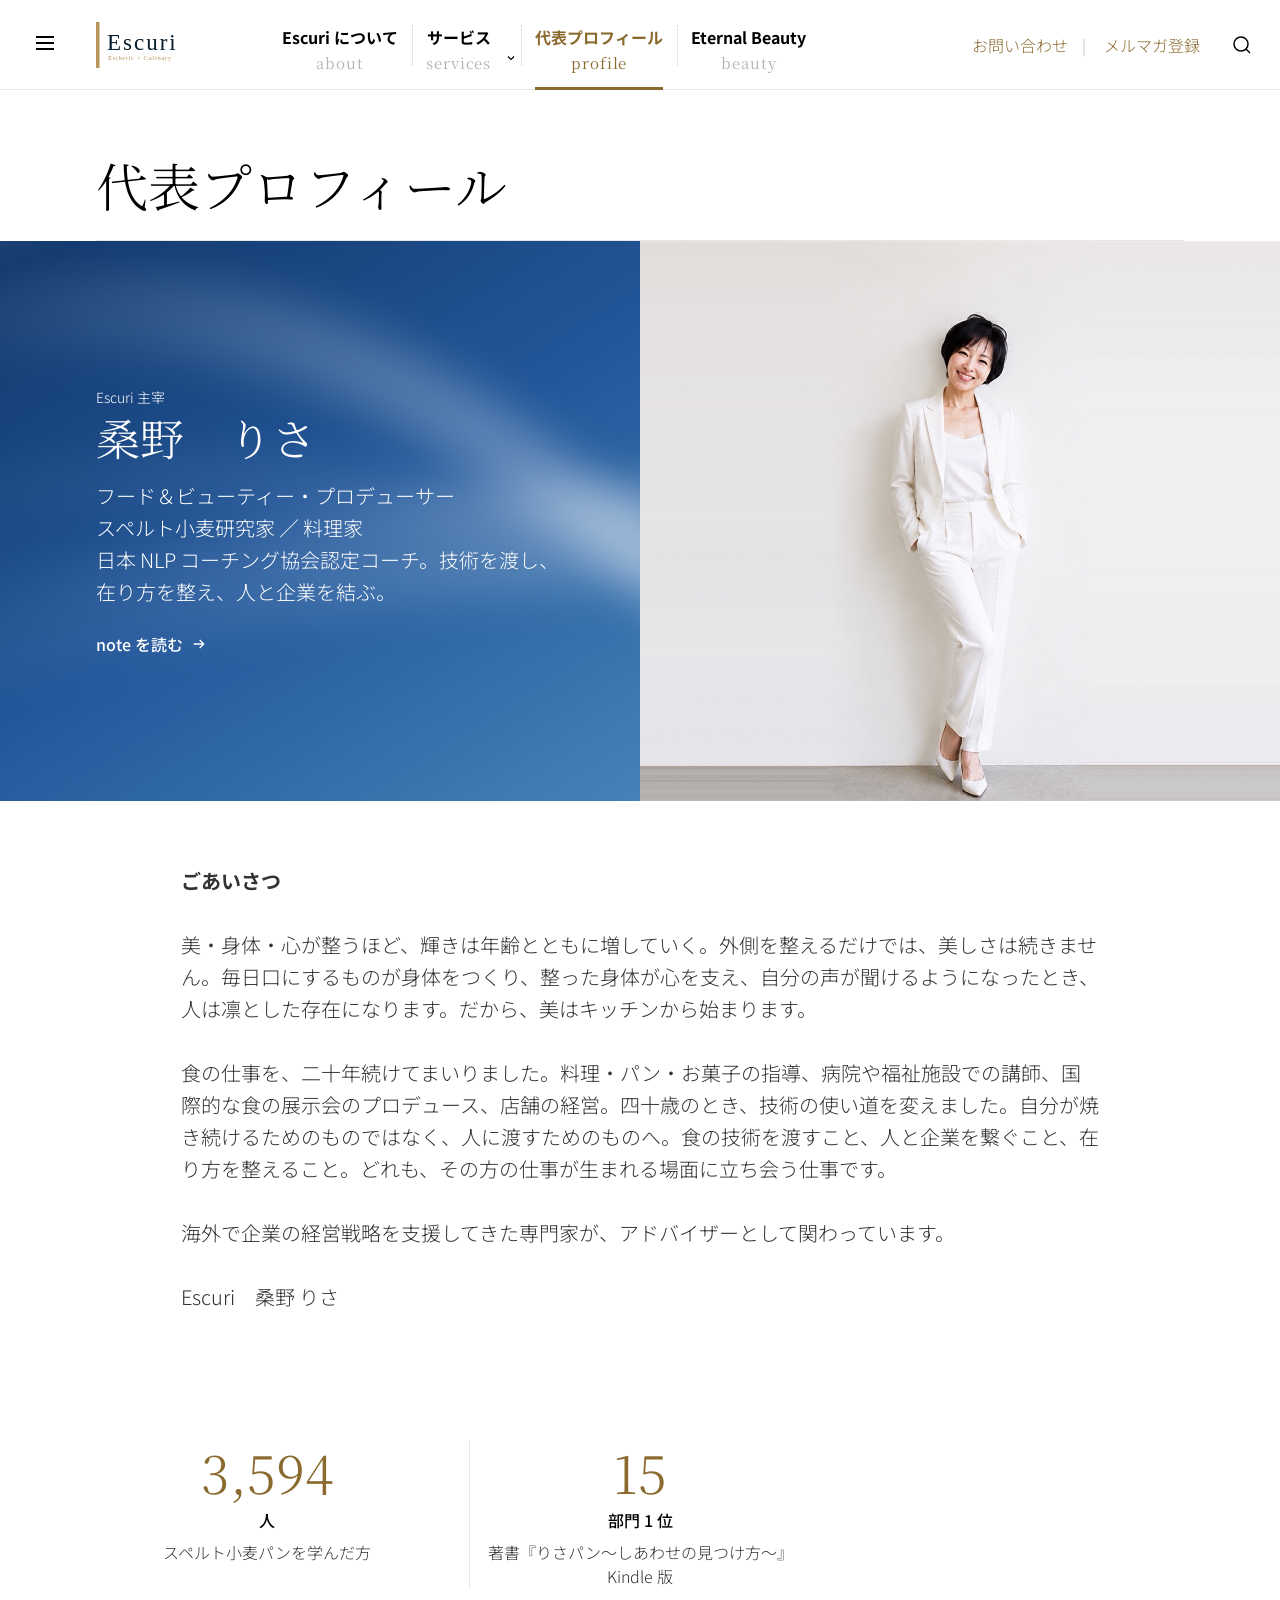
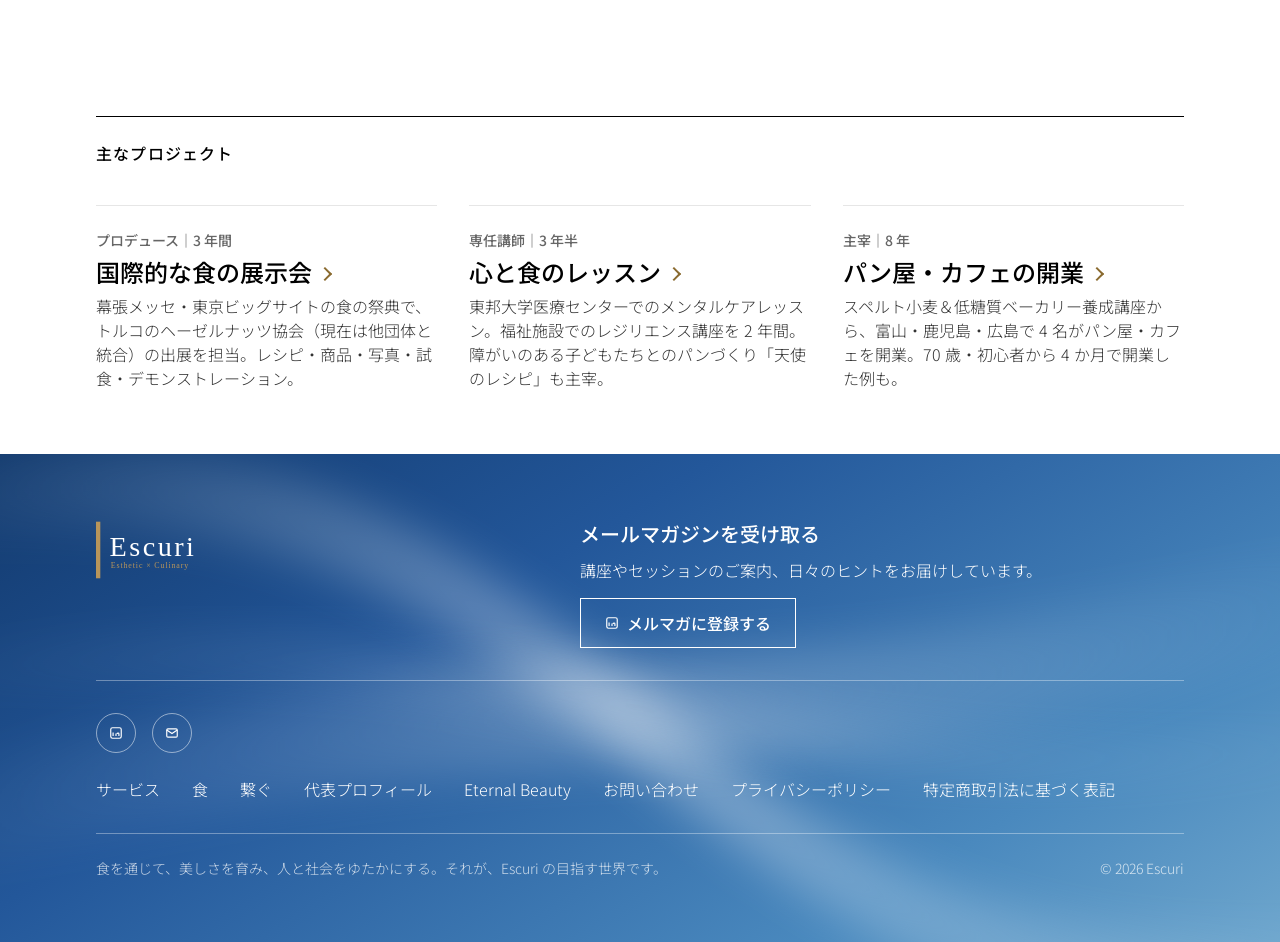
==== commit a9ecbcc6: "サイト更新 2026-10-15 11:35" ====
--- a/about.html
+++ b/about.html
@@ -21,7 +21,7 @@
 <link rel="icon" href="assets/favicon.svg?v=cf20629c">
 <link rel="preconnect" href="https://fonts.googleapis.com"><link rel="preconnect" href="https://fonts.gstatic.com" crossorigin>
 <link href="https://fonts.googleapis.com/css2?family=Noto+Sans+JP:wght@300;500;700&family=Noto+Serif+JP:wght@300;500&display=swap" rel="stylesheet">
-<link rel="stylesheet" href="style.css?v=1791509632">
+<link rel="stylesheet" href="style.css?v=1792031724">
 </head>
 <body>
 <a class="skip" href="#main">本文へスキップ</a>
@@ -30,7 +30,7 @@
     <button class="burger" id="burger" aria-label="メニューを開く" data-open="メニューを開く" data-close="メニューを閉じる" aria-expanded="false" aria-controls="drawer"><span class="i-open"><svg width="32" height="32" viewBox="0 0 24 24" fill="none" stroke="currentColor" stroke-width="2.2"><path d="M3 6h18M3 12h18M3 18h18"/></svg></span><span class="i-close"><svg width="30" height="30" viewBox="0 0 24 24" fill="none" stroke="currentColor" stroke-width="2"><path d="M5 5l14 14M19 5L5 19"/></svg></span></button>
     <a class="logo" href="index.html" aria-label="Escuri トップ"><img src="assets/logo-head.svg?v=c30f5ccc" alt="Escuri" width="210" height="104"></a>
     <div class="navwrap">
-      <nav aria-label="メインメニュー"><a href="index.html">Escuri について<span class="nav-en">about</span></a><div class="dd"><a href="services.html">サービス<span class="nav-en">services</span></a><button type="button" class="ddb" aria-expanded="false" aria-controls="sub-services" aria-label="サービス のメニュー"><svg width="12" height="12" viewBox="0 0 24 24" fill="none" stroke="currentColor" stroke-width="2.4"><path d="M6 9l6 6 6-6"/></svg></button><div class="sub" id="sub-services"><a href="kitchen.html">食</a><a href="work.html">繋ぐ</a><a href="beauty.html">Eternal Beauty</a></div></div><a href="beauty.html">Eternal Beauty<span class="nav-en">beauty</span></a><a href="about.html" class="on" aria-current="page">代表プロフィール<span class="nav-en">profile</span></a></nav>
+      <nav aria-label="メインメニュー"><a href="index.html">Escuri について<span class="nav-en">about</span></a><div class="dd"><a href="services.html">サービス<span class="nav-en">services</span></a><button type="button" class="ddb" aria-expanded="false" aria-controls="sub-services" aria-label="サービス のメニュー"><svg width="12" height="12" viewBox="0 0 24 24" fill="none" stroke="currentColor" stroke-width="2.4"><path d="M6 9l6 6 6-6"/></svg></button><div class="sub" id="sub-services"><a href="kitchen.html">食</a><a href="work.html">繋ぐ</a><a href="beauty.html">Eternal Beauty</a></div></div><a href="about.html" class="on" aria-current="page">代表プロフィール<span class="nav-en">profile</span></a><a href="beauty.html">Eternal Beauty<span class="nav-en">beauty</span></a></nav>
     </div>
     <div class="tools">
       <div class="sign"><a href="contact.html">お問い合わせ</a><b>|</b><a class="btn" href="https://www.reservestock.jp/subscribe/331083" target="_blank" rel="noopener">メルマガ登録</a></div>
@@ -51,7 +51,7 @@
 </header>
 <div class="mega" id="drawer" hidden>
   <div class="wrap">
-    <div class="mgrid"><div class="mcol"><h2>Escuri について</h2><ul><li><a href="index.html#about-escuri">Escuri とは</a></li><li><a href="about.html#greeting">ごあいさつ</a></li><li><a href="about.html">代表プロフィール</a></li><li><a href="about.html#history">経歴</a></li><li><a href="work.html#record">実績</a></li></ul></div><div class="mcol"><h2>サービス</h2><ul><li><a href="kitchen.html">食</a></li><li><a href="kitchen.html#license">パン講座とライセンス</a></li><li><a href="work.html">繋ぐ</a></li><li><a href="beauty.html">Eternal Beauty</a></li><li><a href="contact.html#form">お問い合わせ</a></li></ul></div><div class="mcol"><h2>発信</h2><ul><li><a href="https://note.com/eternalbeauty_l" target="_blank" rel="noopener">note</a></li><li><a href="https://www.reservestock.jp/subscribe/331083" target="_blank" rel="noopener">メールマガジン</a></li></ul></div><div class="mcol"><h2>Eternal Beauty</h2><ul><li><a href="beauty.html#purpose">理念</a></li><li><a href="beauty.html#beauty-how">セッション</a></li><li><a href="beauty.html#items">ご案内しているもの</a></li></ul></div></div>
+    <div class="mgrid"><div class="mcol"><h2>Escuri について</h2><ul><li><a href="index.html#about-escuri">Escuri とは</a></li><li><a href="about.html#greeting">ごあいさつ</a></li><li><a href="about.html">代表プロフィール</a></li><li><a href="work.html#record">実績</a></li></ul></div><div class="mcol"><h2>サービス</h2><ul><li><a href="kitchen.html">食</a></li><li><a href="kitchen.html#license">パン講座とライセンス</a></li><li><a href="work.html">繋ぐ</a></li><li><a href="beauty.html">Eternal Beauty</a></li><li><a href="contact.html#form">お問い合わせ</a></li></ul></div><div class="mcol"><h2>発信</h2><ul><li><a href="https://note.com/eternalbeauty_l" target="_blank" rel="noopener">note</a></li><li><a href="https://www.reservestock.jp/subscribe/331083" target="_blank" rel="noopener">メールマガジン</a></li></ul></div><div class="mcol"><h2>Eternal Beauty</h2><ul><li><a href="beauty.html#purpose">理念</a></li><li><a href="beauty.html#beauty-how">セッション</a></li><li><a href="beauty.html#items">美と身体を整えるもの</a></li></ul></div></div>
     <div class="msns"><a href="https://note.com/eternalbeauty_l" target="_blank" rel="noopener"><svg width="14" height="14" viewBox="0 0 24 24" fill="none" stroke="currentColor" stroke-width="2"><rect x="3" y="3" width="18" height="18" rx="3"/><path d="M7 11v6M7 7.5v.01M12 17v-4m5 4v-3.5a1.5 1.5 0 0 0-3 0"/></svg> note</a><a href="contact.html"><svg width="14" height="14" viewBox="0 0 24 24" fill="none" stroke="currentColor" stroke-width="2"><rect x="3" y="5" width="18" height="14" rx="2"/><path d="M3 7l9 6 9-6"/></svg> お問い合わせ</a></div>
   </div>
 </div>
@@ -63,22 +63,16 @@
   <h2 class="ts-4">桑野　りさ</h2>
   <p>フード＆ビューティー・プロデューサー<br>スペルト小麦研究家 ／ 料理家<br>日本 NLP コーチング協会認定コーチ。技術を渡し、在り方を整え、人と企業を結ぶ。</p>
   <a class="cta" href="https://note.com/eternalbeauty_l" target="_blank" rel="noopener">note を読む<span class="arrow" aria-hidden="true"></span></a>
-</div></div><div class="p"><img src="assets/photo/work-suit.jpg?v=9bd5eabe" alt="" loading="lazy"></div></section>
-<section class="module" id="greeting"><div class="wrap onetext"><p><b>ごあいさつ</b></p><p>料理を教えて、パンを教えて、お菓子を教えて。病院や福祉施設で講師をし、展示会をプロデュースし、店も持ちました。その時その時は、どれも一生懸命でした。</p><p>ただ、「何をしている人か」は言えても、「どんな私でいたいか」には、長く答えられずにいました。頼まれると断れず、自分をいつも後回しにして、笑顔で乗り切ってしまう。その忍耐力の強さが、悲しかったのです。</p><p>四十歳のとき、自分を生きると決めました。そこから、技術は自分が焼き続けるためのものではなく、人に渡すためのものに変わりました。</p><p>美は、キッチンから。毎日口にするものが身体をつくり、整った身体が心を支えます。特別なことは、ひとつもしていません。</p><p><b>年齢を重ねるほど、人生は良くなる。</b>それを、自分の姿でお見せしたいと思っています。</p><p>Escuri 主宰　桑野 りさ</p></div></section>
+</div></div><div class="p"><img src="assets/photo/work-suit.jpg?v=8155f19a" alt="" loading="lazy"></div></section>
+<section class="module" id="greeting"><div class="wrap onetext"><p><b>ごあいさつ</b></p><p>美・身体・心が整うほど、輝きは年齢とともに増していく。外側を整えるだけでは、美しさは続きません。毎日口にするものが身体をつくり、整った身体が心を支え、自分の声が聞けるようになったとき、人は凛とした存在になります。だから、美はキッチンから始まります。</p><p>食の仕事を、二十年続けてまいりました。料理・パン・お菓子の指導、病院や福祉施設での講師、国際的な食の展示会のプロデュース、店舗の経営。四十歳のとき、技術の使い道を変えました。自分が焼き続けるためのものではなく、人に渡すためのものへ。食の技術を渡すこと、人と企業を繋ぐこと、在り方を整えること。どれも、その方の仕事が生まれる場面に立ち会う仕事です。</p><p>海外で企業の経営戦略を支援してきた専門家が、アドバイザーとして関わっています。</p><p>Escuri　桑野 りさ</p></div></section>
 <section class="module" aria-label="数字">
   <div class="wrap factoid"><div><div class="n" data-count="4600">0</div><div class="u">人</div><div class="t">スペルト小麦パンを学んだ方</div></div><div><div class="n" data-count="19">0</div><div class="u">部門 1 位</div><div class="t">著書『りさパン〜しあわせの見つけ方〜』Kindle 版</div></div></div>
 </section>
 <section class="module" id="achievements" aria-labelledby="h-achievements">
   <div class="wrap">
-    <h2 class="sec-title border" id="h-achievements">主な実績</h2>
-    <div class="grid g3"><article class="item text"><div class="body"><div class="eyebrow">プロデュース</div><h3 class="h5"><a class="chev" href="work.html#services">国際的な食の展示会</a></h3><p class="d">幕張メッセ・東京ビッグサイトの食の祭典で、トルコのヘーゼルナッツ協会（現在は他団体と統合）の出展を3 年間担当。レシピ・商品・写真・試食・デモンストレーション。</p></div></article><article class="item text"><div class="body"><div class="eyebrow">福祉・医療</div><h3 class="h5"><a class="chev" href="kitchen.html#care">心と食のレッスン</a></h3><p class="d">東邦大学医療センターでのメンタルケアレッスン、福祉施設でのレジリエンス講座。障がいのある子どもたちとのパンづくり「天使のレシピ」も主宰。</p></div></article><article class="item text"><div class="body"><div class="eyebrow">卒業生</div><h3 class="h5"><a class="chev" href="kitchen.html#graduates">パン屋・カフェの開業</a></h3><p class="d">富山・鹿児島・広島で 4 名がパン屋・カフェを開業。70 歳・初心者から 4 か月で開業した例も。</p></div></article></div>
+    <h2 class="sec-title border" id="h-achievements">主なプロジェクト</h2>
+    <div class="grid g3"><article class="item text"><div class="body"><div class="eyebrow">プロデュース｜3 年間</div><h3 class="h5"><a class="chev" href="work.html#services">国際的な食の展示会</a></h3><p class="d">幕張メッセ・東京ビッグサイトの食の祭典で、トルコのヘーゼルナッツ協会（現在は他団体と統合）の出展を担当。レシピ・商品・写真・試食・デモンストレーション。</p></div></article><article class="item text"><div class="body"><div class="eyebrow">専任講師｜3 年半</div><h3 class="h5"><a class="chev" href="kitchen.html#care">心と食のレッスン</a></h3><p class="d">東邦大学医療センターでのメンタルケアレッスン。福祉施設でのレジリエンス講座を 2 年間。障がいのある子どもたちとのパンづくり「天使のレシピ」も主宰。</p></div></article><article class="item text"><div class="body"><div class="eyebrow">主宰｜8 年</div><h3 class="h5"><a class="chev" href="kitchen.html#graduates">パン屋・カフェの開業</a></h3><p class="d">スペルト小麦＆低糖質ベーカリー養成講座から、富山・鹿児島・広島で 4 名がパン屋・カフェを開業。70 歳・初心者から 4 か月で開業した例も。</p></div></article></div>
     
-  </div>
-</section>
-<section class="module" id="history" aria-labelledby="h-history">
-  <div class="wrap">
-    <h2 class="sec-title border" id="h-history">経歴</h2>
-    <dl class="codl"><dt>氏名</dt><dd>桑野 りさ（Lisa Kuwano）　フード＆ビューティー・プロデューサー</dd><dt>講師</dt><dd>大手料理教室講師。自宅サロン（料理・パン・お菓子）を 10 年以上主宰</dd><dt>医療・福祉</dt><dd>東邦大学医療センター大森病院 メンタルヘルスセンター（イルボスコ）メンタルケア専任講師<br>社会福祉法人 千葉市社会福祉協議会「ふれあいの家」料理講師<br>障害のある方とのパンづくり</dd><dt>プロデュース</dt><dd>幕張メッセ・東京ビッグサイトの国際的な食の展示会にて、海外企業・団体の出展をトータルプロデュース<br>トルコのヘーゼルナッツ協会：レシピ開発、商品、撮影、試食提供、デモンストレーション</dd><dt>経営</dt><dd>天然酵母 Bread Salon Lisa（大田区）を経営（2020 年 6 月〜2024 年 12 月）</dd><dt>教育</dt><dd>腸活パン・スペルト小麦パンの指導 4,600 名以上<br>スペルト小麦＆低糖質ベーカリー養成講座（卒業生がパン屋・カフェを開業）</dd><dt>著書</dt><dd>『りさパン〜しあわせの見つけ方〜』Kindle 版ベストセラー 19 部門 1 位</dd><dt>その他</dt><dd>着付師（共立女子大学 卒業式・東京国際フォーラム）<br>オンラインサロン「My Cafelicious」主宰</dd><dt>学び</dt><dd>NLP コーチング</dd><dt>現在</dt><dd>Eternal Beauty 主宰、GRANAGE MODEL NO.002</dd></dl>
   </div>
 </section>
 </main>
@@ -94,12 +88,12 @@
     </div>
     <div class="mid">
       <div class="sns"><a href="https://note.com/eternalbeauty_l" target="_blank" rel="noopener" aria-label="note"><svg width="14" height="14" viewBox="0 0 24 24" fill="none" stroke="currentColor" stroke-width="2"><rect x="3" y="3" width="18" height="18" rx="3"/><path d="M7 11v6M7 7.5v.01M12 17v-4m5 4v-3.5a1.5 1.5 0 0 0-3 0"/></svg></a><a href="contact.html" aria-label="お問い合わせ"><svg width="14" height="14" viewBox="0 0 24 24" fill="none" stroke="currentColor" stroke-width="2"><rect x="3" y="5" width="18" height="14" rx="2"/><path d="M3 7l9 6 9-6"/></svg></a></div>
-      <div class="links"><a href="services.html">サービス</a><a href="kitchen.html">食</a><a href="work.html">繋ぐ</a><a href="beauty.html">Eternal Beauty</a><a href="about.html">代表プロフィール</a><a href="contact.html">お問い合わせ</a><a href="privacy.html">プライバシーポリシー</a><a href="legal.html">特定商取引法に基づく表記</a></div>
+      <div class="links"><a href="services.html">サービス</a><a href="kitchen.html">食</a><a href="work.html">繋ぐ</a><a href="about.html">代表プロフィール</a><a href="beauty.html">Eternal Beauty</a><a href="contact.html">お問い合わせ</a><a href="privacy.html">プライバシーポリシー</a><a href="legal.html">特定商取引法に基づく表記</a></div>
     </div>
-    <div class="bot"><span>美・身体・心が整うほど、輝きは年齢とともに増していく。</span><span>© 2026 Escuri</span></div>
+    <div class="bot"><span>食を通じて、美しさを育み、人と社会をゆたかにする。それが、Escuri の目指す世界です。</span><span>© 2026 Escuri</span></div>
   </div>
 </footer>
-<script type="application/json" id="sidx">[{"t": "トップ", "d": "年齢を重ねるほど、人生は良くなる。食、美・身体・心。桑野りさ 公式サイト。", "u": "index.html"}, {"t": "お問い合わせ", "d": "Instagram・コミュニティ・お仕事のご依頼", "u": "contact.html"}, {"t": "レシピ 38 本", "d": "", "u": "https://tomiz.com/recipe/pro/search?author=46"}, {"t": "4 日間で 5,472 食", "d": "", "u": "work.html#record"}, {"t": "800 個を納品", "d": "", "u": "work.html#record"}, {"t": "パンの技術を、仕事にしたい方へ", "d": "動画で学び、ライセンスで仕事にする。自宅教室・マルシェ出店・開業まで。", "u": "kitchen.html"}, {"t": "一緒にカタチにする相手を、探している方へ", "d": "展示会・イベントのプロデュース、商品開発・監修、講座・講演。", "u": "work.html"}, {"t": "自分の人生の真ん中に、自分がいない方へ", "d": "凛とした存在美、しなやかな身体、慈しみのある心。整えた軸から、次の仕事をカタチにするところまで。", "u": "beauty.html"}, {"t": "代表プロフィール", "d": "桑野りさの経歴と実績。企業との商品開発、国際展示会のプロデュース。", "u": "about.html"}, {"t": "国際的な食の展示会", "d": "幕張メッセ・東京ビッグサイトの食の祭典で、トルコのヘーゼルナッツ協会（現在は他団体と統合）の出展を3 年間担当。レシピ・商品・写真・試食・デモンストレーション。", "u": "work.html#services"}, {"t": "心と食のレッスン", "d": "東邦大学医療センターでのメンタルケアレッスン、福祉施設でのレジリエンス講座。障がいのある子どもたちとのパンづくり「天使のレシピ」も主宰。", "u": "kitchen.html#care"}, {"t": "パン屋・カフェの開業", "d": "富山・鹿児島・広島で 4 名がパン屋・カフェを開業。70 歳・初心者から 4 か月で開業した例も。", "u": "kitchen.html#graduates"}, {"t": "Eternal Beauty", "d": "私が、私に還ること。NLP コーチングに基づくセッション、エターナルビューティー講座、LISA_語録、Purity Diary。", "u": "beauty.html"}, {"t": "Tea Time", "d": "直接お話しいただけるお茶会。会場とお食事の内容によって金額が変わります。", "u": "contact.html"}, {"t": "セッション", "d": "60〜90 分。いまの課題を整理し、仕事と人生の次の一手を決めます。", "u": "https://lin.ee/8cbTkzR"}, {"t": "スタンダード", "d": "月 2 回×3 か月＋チャット相談。考え方を整え、仕事と収入の方向性を定めます。", "u": "https://lin.ee/8cbTkzR"}, {"t": "プレミアム", "d": "月 2 回×6 か月＋チャット相談＋対面 2 回。整えた考え方を、仕事・収入・人間関係の変化として定着させます。", "u": "https://lin.ee/8cbTkzR"}, {"t": "ヘナ", "d": "植物のヘナで髪を染めています。LINE でご案内しています。", "u": "https://line.me/R/ti/p/@260bwyfa?ts=09301450&oat_content=url"}, {"t": "ソマチ", "d": "古代の地層から出てきた岩石の粉。LINE でご案内しています。", "u": "https://lin.ee/n8rUjqb"}, {"t": "食", "d": "パン・料理・お菓子の講座と、自宅教室の開講・マルシェ出店・店舗開業までを見据えたライセンス制度。", "u": "kitchen.html"}, {"t": "大事な人に、渡せるパンを", "d": "著書『りさパン 〜しあわせの見つけ方〜』（Kindle）ベストセラー 19 部門 1 位。", "u": "kitchen.html#risapan"}, {"t": "パン・料理・お菓子", "d": "", "u": "kitchen.html#lessons"}, {"t": "つくる", "d": "基礎から、ご家庭で本格的なパンを焼けるまで。", "u": "#license"}, {"t": "教える", "d": "ご自宅でパン教室を開き、講師として収入を得る。", "u": "#license"}, {"t": "届ける", "d": "マルシェなどで販売し、自分の商品を持つ。", "u": "#license"}, {"t": "開く", "d": "店舗の開業を目指す。", "u": "#license"}, {"t": "しあわせのパン習慣 ― 88,000 円", "d": "スペルト小麦×北海道産小麦の 12 種のパン。毎月のレシピと動画、ミックス粉のお届け、月 1 回のオンライン相談会。", "u": "contact.html"}, {"t": "米粉パン 7 種 ― 88,000 円", "d": "7 種類の米粉パンを、動画でご自宅から学べます。", "u": "contact.html"}, {"t": "米粉パン 7 種 ― 165,000 円", "d": "レシピの商用利用が可能。自宅教室・販売に。", "u": "contact.html"}, {"t": "スペルト小麦 6 種 ― 275,000 円", "d": "スペルト小麦パン 6 種のライセンス。教室・販売に。", "u": "contact.html"}, {"t": "開業プレミアム ― 495,000 円〜", "d": "ライセンス＋動画講座＋6 か月の月 1 回オンライン相談会。", "u": "contact.html"}, {"t": "70 歳・初心者から 4 か月で", "d": "パン作り初心者から受講し、4 か月でパン屋を開業。", "u": "#graduates"}, {"t": "パン屋", "d": "", "u": "#graduates"}, {"t": "カフェ＆パン教室", "d": "", "u": "#graduates"}, {"t": "百貨店とマルシェ", "d": "小田急百貨店 シーズンスイーツ（2019 年 9 月 18 日〜24 日／栗のシュトレアン）。<br>世田谷パン祭り（2015 年 10 月・2019 年 10 月の 2 回）。2019 年は、マスカルポーネチーズ カンパーニュがシンボルパ", "u": "kitchen.html#popup"}, {"t": "人を内側から支える仕事", "d": "障害のある方とのパンづくり、大学病院でのメンタルケアレッスン、福祉施設でのレッスン。", "u": "kitchen.html#care"}, {"t": "つくり手の視点で", "d": "レシピの開発、商品の設計、撮影とスタイリング。<br>つくる側の事情が分かるので、売り場に出せる形まで詰める。", "u": "kitchen.html#products"}, {"t": "繋ぐ", "d": "人と企業を結ぶ紹介とコンサルティング。展示会・イベントのプロデュース、商品開発・監修、講座・講演、PR・アンバサダー・モデル。", "u": "work.html"}, {"t": "展示会・イベント", "d": "海外企業・団体の出展をプロデュース。", "u": "contact.html"}, {"t": "商品開発・監修", "d": "企画・開発・監修。", "u": "contact.html"}, {"t": "食・生き方・心のケア", "d": "パン・料理・お菓子、Eternal Beauty の在り方、福祉・医療の現場でのメンタルケアレッスン。", "u": "contact.html"}, {"t": "PR・アンバサダー・モデル", "d": "実際に使い、続けている立場から。", "u": "contact.html"}, {"t": "富澤商店 公式サイト", "d": "「桑野 りさ先生」として掲載。書籍『富澤商店の厳選 100 レシピ お菓子・パン』にも。", "u": "https://tomiz.com/recipe/pro/search?author=46"}, {"t": "企業とのお仕事", "d": "富澤商店、明治おいしい牛乳、ヴィクトリノックス、ボンヌママン、キッチンエイド、池商、リストニア蜂蜜、NTT ドコモ会員冊子ほか（敬称略）。レシピの提供・掲載、商品開発、フードスタイリング。", "u": "contact.html#form"}, {"t": "GRILL&BAR うしすけ ヴィーナスフォート店", "d": "店舗向けに商品を開発し、納品。", "u": "contact.html#form"}, {"t": "貝印との商品開発", "d": "ハート型・星型の食パン型を開発。商談用に栗のパウンドケーキ 100 本、800 個を納品。", "u": "contact.html#form"}, {"t": "注目の料理教室に掲載", "d": "貝印の公式サイト Kai House Club の「注目の料理教室」特集に、Bread Salon Lisa を掲載（2022 年 1 月）。", "u": "https://www.kaihouse.jp/cookingclass-kuwanorisa1/"}, {"t": "あこ酵母ご利用のパン教室", "d": "有限会社あこ天然酵母の公式サイトの「あこ酵母ご利用のパン教室」一覧に、Bread Salon Lisa（大田区）として掲載。", "u": "https://www.ako-tennenkoubo.com/20210430150526"}, {"t": "ル・コルドン・ブルー パリ校", "d": "「La Boulangerie Traditionnelle」修了。あこ庵で研修。", "u": "about.html#history"}, {"t": "協会・施設での講座", "d": "日本パンコーディネーター協会、大田文化の森、日本Flour協会ほかで登壇。", "u": "contact.html#form"}, {"t": "りさパン〜しあわせの見つけ方〜", "d": "Kindle ベストセラー 19 部門 1 位。", "u": "https://www.amazon.co.jp/dp/B09PTBQSJS"}, {"t": "あなたが奇跡を起こす本", "d": "5 人の女性起業家による共著。Kindle 6 部門 1 位。", "u": "https://www.amazon.co.jp/dp/B0C9HZ3NXK"}, {"t": "国際的な食の展示会", "d": "FABEX 2017（東京ビッグサイト）、FOODEX JAPAN 2017（幕張メッセ・第 42 回 国際食品・飲料展）、パティスリー＆ブーランジェリージャパン 2015・2016。レシピ開発とフードスタイリングを担当。", "u": "work.html#expo"}, {"t": "4 日間で 5,472 食", "d": "ピザ 1,800 食・ブラウニー 1,872 食・マドレーヌ 1,800 食。段ボール 19 箱分。", "u": "work.html#expo"}, {"t": "雑誌・新聞掲載", "d": "『ELLE à table』no.72、『SALUS』2022 年 8 月号、十勝毎日新聞 2021 年 9 月 7 日「味深いスペルト小麦」（東京圏 NOW）。", "u": "kitchen.html"}, {"t": "百貨店とマルシェ", "d": "小田急百貨店 秋のシーズンスイーツ（2019 年 9 月 18〜24 日）。世田谷パン祭り（2015 年 10 月・2019 年 10 月の 2 回。2019 年はマスカルポーネチーズ カンパーニュがシンボルパンに選定）。ハウスクエア横浜 ワンワンフェスティバル（2018 年・2019 年）。", "u": "kitchen.html"}, {"t": "パン職人と、約 5 年間", "d": "パン職人の志賀勝栄氏とともに「志賀Labo」を立ち上げ、約 5 年間にわたり講習会を主催。<br>毎回、全国からパンに携わる方が集まった。<br><br>教える側ではなく、学ぶ場をつくる側に立った。", "u": "work.html#shigalabo"}, {"t": "企業の冊子を、一冊まるごと", "d": "北海道ソラサンフーズのメニュー＆レシピブックを制作。<br>北海道フライド野菜と、北海道産キャラメルソース＆ペーストで作るパンとお菓子 26 品。<br>レシピの開発から、撮影、誌面の構成までを担当。", "u": "work.html#recipebook"}, {"t": "サービス", "d": "パンの講座とライセンス。人と企業を繋ぐ。Eternal Beauty のセッション。", "u": "services.html"}, {"t": "パンの技術を、仕事にする", "d": "スペルト小麦と低糖質のパン。動画講座とライセンスで、教室・マルシェ・開業まで。", "u": "kitchen.html"}, {"t": "人と企業を、結ぶ", "d": "展示会・イベントのプロデュース、商品開発・監修、講座・講演。", "u": "work.html"}, {"t": "美・身体・心を、整える", "d": "凛とした存在美、しなやかな身体、慈しみのある心。NLP コーチングに基づくセッション。", "u": "beauty.html"}, {"t": "プライバシーポリシー", "d": "プライバシーポリシー。個人情報の取り扱いについて。", "u": "privacy.html"}, {"t": "特定商取引法に基づく表記", "d": "特定商取引法に基づく表記。", "u": "legal.html"}, {"t": "お問い合わせ", "d": "お問い合わせ。セッション・講座のご相談、お仕事のご依頼。", "u": "contact.html"}]</script>
-<script src="site.js?v=1791509632"></script>
+<script type="application/json" id="sidx">[{"t": "トップ", "d": "年齢を重ねるほど、人生は良くなる。食、美・身体・心。桑野りさ 公式サイト。", "u": "index.html"}, {"t": "お問い合わせ", "d": "Instagram・コミュニティ・お仕事のご依頼", "u": "contact.html"}, {"t": "レシピ 38 本", "d": "", "u": "https://tomiz.com/recipe/pro/search?author=46"}, {"t": "4 日間で 5,472 食", "d": "", "u": "work.html#record"}, {"t": "800 個を納品", "d": "", "u": "work.html#record"}, {"t": "パンの技術を、仕事にしたい方へ", "d": "動画で学び、ライセンスで仕事にする。自宅教室・マルシェ出店・開業まで。", "u": "kitchen.html"}, {"t": "一緒にカタチにする相手を、探している方へ", "d": "展示会・イベントのプロデュース、商品開発・監修、講座・講演。", "u": "work.html"}, {"t": "自分の人生の真ん中に、自分がいない方へ", "d": "凛とした存在美、しなやかな身体、慈しみのある心。整えた軸から、次の仕事をカタチにするところまで。", "u": "beauty.html"}, {"t": "代表プロフィール", "d": "桑野りさの経歴と実績。企業との商品開発、国際展示会のプロデュース。", "u": "about.html"}, {"t": "国際的な食の展示会", "d": "幕張メッセ・東京ビッグサイトの食の祭典で、トルコのヘーゼルナッツ協会（現在は他団体と統合）の出展を担当。レシピ・商品・写真・試食・デモンストレーション。", "u": "work.html#services"}, {"t": "心と食のレッスン", "d": "東邦大学医療センターでのメンタルケアレッスン。福祉施設でのレジリエンス講座を 2 年間。障がいのある子どもたちとのパンづくり「天使のレシピ」も主宰。", "u": "kitchen.html#care"}, {"t": "パン屋・カフェの開業", "d": "スペルト小麦＆低糖質ベーカリー養成講座から、富山・鹿児島・広島で 4 名がパン屋・カフェを開業。70 歳・初心者から 4 か月で開業した例も。", "u": "kitchen.html#graduates"}, {"t": "Eternal Beauty", "d": "私が、私に還ること。NLP コーチングに基づくセッション、エターナルビューティー講座、LISA_語録、Purity Diary。", "u": "beauty.html"}, {"t": "動き出すかどうかは、意欲ではなく順番で決まる", "d": "本音と向き合い、人生の判断軸を取り戻す。<br>自分を後回しにしない選択から、仕事・収入・人間関係に変化を生み出し、日本 NLP コーチング協会認定コーチとの個別セッションで望む未来を一緒につくっていきます。", "u": "beauty.html#eternal-beauty"}, {"t": "コーチングセッション", "d": "一対一の対話を 60〜90 分。いまの課題を整理し、次にやることを一緒に見つけていきます。", "u": "https://lin.ee/sgWMljx"}, {"t": "スタンダード", "d": "月 2 回×3 か月＋チャット相談。考え方を整えることから始め、仕事と収入の方向性を一緒に定めていきます。", "u": "https://lin.ee/sgWMljx"}, {"t": "プレミアム", "d": "月 2 回×6 か月＋チャット相談＋対面 2 回。整えた考え方が、仕事・収入・人間関係に根づくところまで伴走します。", "u": "https://lin.ee/sgWMljx"}, {"t": "ヘナ", "d": "インドのヘナから生まれた、植物だけのカラートリートメント。LINE でご案内しています。", "u": "https://line.me/R/ti/p/@260bwyfa?ts=09301450&oat_content=url"}, {"t": "ソマチ", "d": "古代の地層から出てきた岩石の粉。LINE でご案内しています。", "u": "https://lin.ee/n8rUjqb"}, {"t": "食", "d": "パン・料理・お菓子の講座と、自宅教室の開講・マルシェ出店・店舗開業までを見据えたライセンス制度。", "u": "kitchen.html"}, {"t": "大事な人に、渡せるパンを", "d": "著書『りさパン 〜しあわせの見つけ方〜』（Kindle）ベストセラー 19 部門 1 位。", "u": "kitchen.html#risapan"}, {"t": "パン・料理・お菓子", "d": "", "u": "kitchen.html#lessons"}, {"t": "つくる", "d": "基礎から、ご家庭で本格的なパンを焼けるまで。", "u": "#license"}, {"t": "教える", "d": "ご自宅でパン教室を開き、講師として収入を得る。", "u": "#license"}, {"t": "届ける", "d": "マルシェなどで販売し、自分の商品を持つ。", "u": "#license"}, {"t": "開く", "d": "店舗の開業を目指す。", "u": "#license"}, {"t": "しあわせのパン習慣 ― 88,000 円", "d": "スペルト小麦×北海道産小麦の 12 種のパン。毎月のレシピと動画、ミックス粉のお届け、月 1 回のオンライン相談会。", "u": "contact.html"}, {"t": "米粉パン 7 種 ― 88,000 円", "d": "7 種類の米粉パンを、動画でご自宅から学べます。", "u": "contact.html"}, {"t": "米粉パン 7 種 ― 165,000 円", "d": "レシピの商用利用が可能。自宅教室・販売に。", "u": "contact.html"}, {"t": "スペルト小麦 6 種 ― 275,000 円", "d": "スペルト小麦パン 6 種のライセンス。教室・販売に。", "u": "contact.html"}, {"t": "開業プレミアム ― 495,000 円〜", "d": "ライセンス＋動画講座＋6 か月の月 1 回オンライン相談会。", "u": "contact.html"}, {"t": "70 歳・初心者から 4 か月で", "d": "パン作り初心者から受講し、4 か月でパン屋を開業。", "u": "#graduates"}, {"t": "パン屋", "d": "", "u": "#graduates"}, {"t": "カフェ＆パン教室", "d": "", "u": "#graduates"}, {"t": "百貨店とマルシェ", "d": "小田急百貨店 シーズンスイーツ（2019 年 9 月 18 日〜24 日／栗のシュトレアン）。<br>世田谷パン祭り（2015 年 10 月・2019 年 10 月の 2 回）。2019 年は、マスカルポーネチーズ カンパーニュがシンボルパ", "u": "kitchen.html#popup"}, {"t": "人を内側から支える仕事", "d": "障害のある方とのパンづくり、大学病院でのメンタルケアレッスン、福祉施設でのレッスン。", "u": "kitchen.html#care"}, {"t": "つくり手の視点で", "d": "レシピの開発、商品の設計、撮影とスタイリング。<br>つくる側の事情が分かるので、売り場に出せる形まで詰める。", "u": "kitchen.html#products"}, {"t": "繋ぐ", "d": "人と企業を結ぶ紹介とコンサルティング。展示会・イベントのプロデュース、商品開発・監修、講座・講演、PR・アンバサダー・モデル。", "u": "work.html"}, {"t": "展示会・イベント", "d": "海外企業・団体の出展をプロデュース。", "u": "contact.html"}, {"t": "商品開発・監修", "d": "企画・開発・監修。", "u": "contact.html"}, {"t": "食・生き方・心のケア", "d": "パン・料理・お菓子、Eternal Beauty の在り方、福祉・医療の現場でのメンタルケアレッスン。", "u": "contact.html"}, {"t": "PR・アンバサダー・モデル", "d": "実際に使い、続けている立場から。", "u": "contact.html"}, {"t": "富澤商店 公式サイト", "d": "「桑野 りさ先生」として掲載。書籍『富澤商店の厳選 100 レシピ お菓子・パン』にも。", "u": "https://tomiz.com/recipe/pro/search?author=46"}, {"t": "企業とのお仕事", "d": "富澤商店、明治おいしい牛乳、ヴィクトリノックス、ボンヌママン、キッチンエイド、池商、リストニア蜂蜜、NTT ドコモ会員冊子ほか（敬称略）。レシピの提供・掲載、商品開発、フードスタイリング。", "u": "contact.html#form"}, {"t": "GRILL&BAR うしすけ ヴィーナスフォート店", "d": "店舗向けに商品を開発し、納品。", "u": "contact.html#form"}, {"t": "貝印との商品開発", "d": "ハート型・星型の食パン型を開発。商談用に栗のパウンドケーキ 100 本、800 個を納品。", "u": "contact.html#form"}, {"t": "注目の料理教室に掲載", "d": "貝印の公式サイト Kai House Club の「注目の料理教室」特集に、Bread Salon Lisa を掲載（2022 年 1 月）。", "u": "https://www.kaihouse.jp/cookingclass-kuwanorisa1/"}, {"t": "あこ酵母ご利用のパン教室", "d": "有限会社あこ天然酵母の公式サイトの「あこ酵母ご利用のパン教室」一覧に、Bread Salon Lisa（大田区）として掲載。", "u": "https://www.ako-tennenkoubo.com/20210430150526"}, {"t": "ル・コルドン・ブルー パリ校", "d": "「La Boulangerie Traditionnelle」修了。あこ庵で研修。", "u": "about.html"}, {"t": "協会・施設での講座", "d": "日本パンコーディネーター協会、大田文化の森、日本Flour協会ほかで登壇。", "u": "contact.html#form"}, {"t": "りさパン〜しあわせの見つけ方〜", "d": "Kindle ベストセラー 19 部門 1 位。", "u": "https://www.amazon.co.jp/dp/B09PTBQSJS"}, {"t": "あなたが奇跡を起こす本", "d": "5 人の女性起業家による共著。Kindle 6 部門 1 位。", "u": "https://www.amazon.co.jp/dp/B0C9HZ3NXK"}, {"t": "国際的な食の展示会", "d": "FABEX 2017（東京ビッグサイト）、FOODEX JAPAN 2017（幕張メッセ・第 42 回 国際食品・飲料展）、パティスリー＆ブーランジェリージャパン 2015・2016。レシピ開発とフードスタイリングを担当。", "u": "work.html#expo"}, {"t": "4 日間で 5,472 食", "d": "ピザ 1,800 食・ブラウニー 1,872 食・マドレーヌ 1,800 食。段ボール 19 箱分。", "u": "work.html#expo"}, {"t": "雑誌・新聞掲載", "d": "『ELLE à table』no.72、『SALUS』2022 年 8 月号、十勝毎日新聞 2021 年 9 月 7 日「味深いスペルト小麦」（東京圏 NOW）。", "u": "kitchen.html"}, {"t": "百貨店とマルシェ", "d": "小田急百貨店 秋のシーズンスイーツ（2019 年 9 月 18〜24 日）。世田谷パン祭り（2015 年 10 月・2019 年 10 月の 2 回。2019 年はマスカルポーネチーズ カンパーニュがシンボルパンに選定）。ハウスクエア横浜 ワンワンフェスティバル（2018 年・2019 年）。", "u": "kitchen.html"}, {"t": "パン職人と、約 5 年間", "d": "パン職人の志賀勝栄氏とともに「志賀Labo」を立ち上げ、約 5 年間にわたり講習会を主催。<br>毎回、全国からパンに携わる方が集まった。<br><br>教える側ではなく、学ぶ場をつくる側に立った。", "u": "work.html#shigalabo"}, {"t": "企業の冊子を、一冊まるごと", "d": "北海道ソラサンフーズのメニュー＆レシピブックを制作。<br>北海道フライド野菜と、北海道産キャラメルソース＆ペーストで作るパンとお菓子 26 品。<br>レシピの開発から、撮影、誌面の構成までを担当。", "u": "work.html#recipebook"}, {"t": "サービス", "d": "パンの講座とライセンス。人と企業を繋ぐ。Eternal Beauty のセッション。", "u": "services.html"}, {"t": "パンの技術を、仕事にする", "d": "スペルト小麦と低糖質のパン。動画講座とライセンスで、教室・マルシェ・開業まで。", "u": "kitchen.html"}, {"t": "人と企業を、結ぶ", "d": "展示会・イベントのプロデュース、商品開発・監修、講座・講演。", "u": "work.html"}, {"t": "美・身体・心を、整える", "d": "凛とした存在美、しなやかな身体、慈しみのある心。NLP コーチングに基づくセッション。", "u": "beauty.html"}, {"t": "プライバシーポリシー", "d": "プライバシーポリシー。個人情報の取り扱いについて。", "u": "privacy.html"}, {"t": "特定商取引法に基づく表記", "d": "特定商取引法に基づく表記。", "u": "legal.html"}, {"t": "お問い合わせ", "d": "お問い合わせ。セッション・講座のご相談、お仕事のご依頼。", "u": "contact.html"}]</script>
+<script src="site.js?v=1792031724"></script>
 </body>
 </html>
--- a/style.css
+++ b/style.css
@@ -5,7 +5,7 @@
    =========================================================== */
 :root{
   /* 色（--mdc-color-* の実値） */
-  --deep:#051C2C; --electric:#8A6A2F; /* 金（白地で文字コントラスト 5:1）*/ --ink:#000;
+  --deep:#13418C; --electric:#8A6A2F; /* 金（白地で文字コントラスト 5:1）*/ --ink:#000;
   --text:#333333; --muted:#666666; --hint:#757575;
   --gray-30:#B3B3B3; --gray-18:#D0D0D0; --gray-10:#E6E6E6;
   --gray-06:#F0F0F0; --gray-04:#F5F5F5; --gray-02:#FAFAFA; --white:#fff;
@@ -133,7 +133,7 @@
 .sres span{display:block;font-size:16px;line-height:24px;color:var(--muted)}
 
 /* ===== mega menu ===== */
-.mega{position:sticky;top:var(--header-h);z-index:55;color:#fff;padding:48px 0 40px;background:#0C2F5E url(assets/art/silk-2.svg) center/cover no-repeat}
+.mega{position:sticky;top:var(--header-h);z-index:55;color:#fff;padding:48px 0 40px;background:var(--deep) url(assets/art/silk-2.svg) center/cover no-repeat}
 .mega>.wrap{position:relative;z-index:1}
 .mgrid{display:grid;grid-template-columns:repeat(4,1fr);gap:32px}
 .mcol h2{font-size:14px;font-weight:var(--w-medium);line-height:20px;letter-spacing:1.2px;
@@ -160,8 +160,16 @@
 .slide.deep .cta .arrow{color:#fff}
 .slide .img{position:absolute;inset:0;z-index:1}
 .slide .img::before{content:"";position:absolute;inset:0;z-index:2;
-  background:linear-gradient(90deg,rgba(10,32,56,.68) 0%,rgba(10,32,56,.50) 32%,rgba(10,32,56,.14) 58%,rgba(10,32,56,0) 78%)}
+  background:linear-gradient(90deg,rgba(19,65,140,.68) 0%,rgba(19,65,140,.50) 32%,rgba(19,65,140,.14) 58%,rgba(19,65,140,0) 78%)}
 .slide .img img{width:100%;height:100%;object-fit:cover;filter:blur(1px)}
+/* 写真のスライドは、右に写真・左端を青へ溶かす（アイリスと同じ） */
+.slide.photo{background:var(--deep) url(assets/art/silk-2.svg) center/cover no-repeat}
+.slide.photo .img{inset:0 0 0 55%}
+.slide.photo .img::before{display:none}
+.slide.photo .img img{filter:none;
+  -webkit-mask-image:linear-gradient(90deg,transparent 0,#000 24%);
+          mask-image:linear-gradient(90deg,transparent 0,#000 24%)}
+.slide.photo .inner>*{max-width:51%}
 
 .hc-arrow{position:absolute;top:50%;transform:translateY(-50%);z-index:3;width:44px;height:44px;
   display:grid;place-items:center;border:0;background:none;color:#fff;cursor:pointer}
@@ -200,7 +208,7 @@
    （1920→348, 1600→188, 1440→108, 1280→96, 1024→76.8）
    テキスト本体は幅 548px 固定                                              */
 .tum{display:grid;grid-template-columns:1fr 1fr;align-items:stretch;height:560px;color:#fff;
-  background:#0C2F5E url(assets/art/silk-2.svg) center/cover no-repeat}
+  background:var(--deep) url(assets/art/silk-2.svg) center/cover no-repeat}
 .tum .t{display:flex;align-items:center;min-width:0;padding:64px 64px 64px max(15%,calc(50vw - 612px))}
 .tum.right .t{padding:64px max(15%,calc(50vw - 612px)) 64px 64px}
 .tum .c{display:flex;flex-direction:column;align-items:flex-start;gap:0;width:548px;max-width:100%}
@@ -253,16 +261,17 @@
 .ihero .bg img{width:100%;height:100%;object-fit:cover}
 .ihero .wrap{position:relative;z-index:2}
 .ihero h1{font-family:var(--serif);font-weight:var(--w-light);font-size:44px;line-height:52.8px;color:#fff}
-.ehero{position:relative;height:560px;background:var(--deep);color:#fff;display:flex;align-items:center}
+/* ページ最上部：青地に文字、右に写真。写真の左端は青へ溶かす（アイリスと同じ） */
+.ehero{position:relative;height:560px;background:var(--deep) url(assets/art/silk-2.svg) center/cover no-repeat;color:#fff;display:flex;align-items:center}
 .ehero .txt{position:relative;z-index:2;width:100%}
 .ehero .inner{width:min(var(--col),var(--col-max));margin:0 auto;padding:64px 0;
   display:flex;flex-direction:column;gap:24px}
-.ehero .inner>*{max-width:60%}
+.ehero .inner>*{max-width:51%}
 .ehero .ts-2,.ehero .desc,.ehero .eyebrow{color:#fff}
-.ehero .img{position:absolute;inset:0;z-index:1}
-.ehero .img::before{content:"";position:absolute;inset:0;z-index:2;
-  background:linear-gradient(90deg,rgba(10,32,56,.86) 0%,rgba(10,32,56,.70) 32%,rgba(10,32,56,.22) 58%,rgba(10,32,56,0) 78%)}
-.ehero .img img{width:100%;height:100%;object-fit:cover}
+.ehero .img{position:absolute;inset:0 0 0 55%;z-index:1}
+.ehero .img img{width:100%;height:100%;object-fit:cover;
+  -webkit-mask-image:linear-gradient(90deg,transparent 0,#000 24%);
+          mask-image:linear-gradient(90deg,transparent 0,#000 24%)}
 .uhead{padding:64px 0 0}
 .ptitle{padding:64px 0 24px;border-bottom:1px solid var(--gray-10)}
 .ptitle h1{font-family:var(--serif);font-weight:var(--w-light);font-size:52px;line-height:62.4px;color:var(--ink)}
@@ -326,7 +335,7 @@
 .social-row a:hover .r{background:var(--electric)}
 
 /* ===== footer（padding-top 64 / 2列 420+384+420） ===== */
-.gf{position:relative;background:#0C2F5E url(assets/art/silk-2.svg) center/cover no-repeat;color:#fff;padding:64px 0}
+.gf{position:relative;background:var(--deep) url(assets/art/silk-2.svg) center/cover no-repeat;color:#fff;padding:64px 0}
 .gf>.wrap{position:relative;z-index:1}
 .gf .top{display:grid;grid-template-columns:420px 1fr;gap:64px;padding-bottom:32px}
 .gf .logo img{height:64px;width:auto}
@@ -334,11 +343,11 @@
 .gf .nl p{font-size:16px;line-height:24px;margin-bottom:16px}
 .gf .linebtn{display:inline-flex;align-items:center;gap:8px;border:1px solid #fff;color:#fff;padding:12px 24px;
   font-size:16px;font-weight:var(--w-medium);line-height:24px}
-.gf .linebtn:hover{background:#fff;color:#0C2F5E}
+.gf .linebtn:hover{background:#fff;color:var(--deep)}
 .gf .mid{display:flex;flex-direction:column;gap:24px;padding:32px 0;border-top:1px solid rgba(255,255,255,.35)}
 .gf .sns{display:flex;gap:16px}
 .gf .sns a{display:grid;place-items:center;width:40px;height:40px;border-radius:50%;border:1px solid rgba(255,255,255,.5);color:#fff}
-.gf .sns a:hover{background:#fff;border-color:#fff;color:#0C2F5E}
+.gf .sns a:hover{background:#fff;border-color:#fff;color:var(--deep)}
 .gf .links{display:flex;flex-wrap:wrap;gap:16px 32px;font-size:16px;line-height:24px}
 .gf .links a:hover{text-decoration:underline;text-underline-offset:4px}
 .gf .bot{display:flex;justify-content:space-between;flex-wrap:wrap;gap:16px;padding-top:24px;
@@ -367,8 +376,9 @@
   .hc,.ehero,.mhero{height:490px}
   .ihero{height:320px}
   .slide .inner>*,.ehero .inner>*{max-width:100%}
-  .slide .img,.ehero .img{inset:0;opacity:.35}
-  .slide .inner,.ehero .inner{padding:40px 0 24px}
+  .slide .img,.slide.photo .img{inset:0;opacity:.35}
+  .slide.photo .img img{-webkit-mask-image:none;mask-image:none}
+  .slide .inner{padding:40px 0 24px}
   .g2,.g3,.g4,.circles,.circles.lead,.factoid,.oum,.oneup,.tum,.promo .g,.mapgrid,.mgrid{grid-template-columns:1fr}
   .promo ul{grid-column:1}
   .factoid>div+div{border-left:0;border-top:1px solid var(--gray-10);padding-top:24px}
@@ -388,40 +398,32 @@
 /* LISA: 人物写真は顔が切れないよう上寄せで切り抜く */
 img[src*="photo/"]{object-position:50% 25%}
 .mhero .bg img{object-position:50% 25%}
-.mhero .bg::after{content:"";position:absolute;inset:0;background:linear-gradient(90deg,rgba(5,28,44,.82) 0%,rgba(5,28,44,.45) 45%,rgba(5,28,44,0) 75%)}
+.mhero .bg::after{content:"";position:absolute;inset:0;background:linear-gradient(90deg,rgba(19,65,140,.82) 0%,rgba(19,65,140,.45) 45%,rgba(19,65,140,0) 75%)}
 @media(min-width:768px){.slide .inner>*{max-width:calc(42.5vw - 40px)}}
-@media(min-width:768px){.ehero .inner>*{max-width:calc(42.5vw - 40px)}}
 .ehero .img img{object-position:50% 20%}
-@media(min-width:768px){.slide .inner>*,.ehero .inner>*{max-width:calc(50vw - max((100vw - 1224px) / 2, 7.5vw) - 48px)}}
+@media(min-width:768px){.slide .inner>*{max-width:calc(50vw - max((100vw - 1224px) / 2, 7.5vw) - 48px)}}
 /* LISA: トップ一枚目はアップで */
 .slide .img{overflow:hidden}
 .slide .img img[src*="lisa-red.jpg"]{transform:scale(1.7);transform-origin:55% 30%}
-/* LISA: お仕事のご依頼の白スーツは小さめに全身を見せる */
-.ehero .img:has(img[src*="work-suit"]){background:#f3f1ec}
-.ehero .img img[src*="work-suit"]{object-fit:contain;padding:40px 0}
 .ihero .bg{position:absolute;inset:0}
-.ihero .bg::after{content:"";position:absolute;inset:0;background:linear-gradient(90deg,rgba(5,28,44,.7),rgba(5,28,44,.1) 70%)}
+.ihero .bg::after{content:"";position:absolute;inset:0;background:linear-gradient(90deg,rgba(19,65,140,.7),rgba(19,65,140,.1) 70%)}
 
 /* スマホ：最上部の写真を薄くせず、文字の下に紺の影を敷いて読みやすくする（2026-09-30） */
 @media(max-width:767px){
-  .slide .img,.ehero .img{opacity:1}
-  .slide .img::after,.ehero .img::after{content:"";position:absolute;inset:0;background:linear-gradient(180deg,rgba(5,28,44,.35) 0%,rgba(5,28,44,.8) 55%,rgba(5,28,44,.92) 100%)}
-  .ehero .img:has(img[src*="work-suit"]){background:#0F2340}
-  .ehero .img img[src*="work-suit"]{padding:16px 0 45%}
+  .slide .img{opacity:1}
+  .slide .img::after{content:"";position:absolute;inset:0;background:linear-gradient(180deg,rgba(19,65,140,.35) 0%,rgba(19,65,140,.8) 55%,rgba(19,65,140,.92) 100%)}
   .gh .logo img{max-width:150px;height:auto}
   img{max-width:100%}
 }
 /* スマホ（調整2）：写真は上、文字は下に。改行は自然な折り返しにまかせる */
 @media(max-width:767px){
   .slide{align-items:flex-end}
-  .slide .img::after{background:linear-gradient(180deg,rgba(5,28,44,0) 0%,rgba(5,28,44,.15) 35%,rgba(5,28,44,.85) 62%,rgba(5,28,44,.95) 100%)}
+  .slide .img::after{background:linear-gradient(180deg,rgba(19,65,140,0) 0%,rgba(19,65,140,.15) 35%,rgba(19,65,140,.85) 62%,rgba(19,65,140,.95) 100%)}
   .slide .inner{padding:0 0 48px}
   .hc{height:560px}
   .ehero{height:auto;flex-direction:column;align-items:stretch}
-  .ehero .img{position:relative;inset:auto;height:300px;order:-1}
-  .ehero .img::after{display:none}
-  .ehero .img:has(img[src*="work-suit"]){background:#f3f1ec}
-  .ehero .img img[src*="work-suit"]{padding:16px 0}
+  .ehero .img{position:relative;inset:auto;order:-1;height:260px}
+  .ehero .img img{-webkit-mask-image:none;mask-image:none}
   .ehero .inner{padding:36px 0 44px}
   .onetext br,.intro h2 br{display:none}
 }
@@ -468,7 +470,7 @@
 .oum .media img[src*="book-risapan"]{object-fit:contain;background:var(--gray-04)}
 
 /* ===== 全幅の帯（背景 1 枚の上に、左＝文字／右＝図。境界線なし） ===== */
-.bandfig{position:relative;overflow:hidden;background:#13418C}
+.bandfig{position:relative;overflow:hidden;background:var(--deep)}
 .bf-bg{position:absolute;inset:0;width:100%;height:100%;object-fit:cover}
 .bf-in{position:relative;z-index:2;max-width:var(--col-max);width:var(--col);margin:0 auto;
   display:grid;grid-template-columns:1fr 1fr;align-items:center;gap:40px;padding:72px 0}
@@ -553,7 +555,7 @@
 }
 
 /* ===== ゴールの帯（左に写真、右に青） ===== */
-.ctab{display:grid;grid-template-columns:1fr 1fr;align-items:stretch;min-height:520px;background:#0C2F5E}
+.ctab{display:grid;grid-template-columns:1fr 1fr;align-items:stretch;min-height:520px;background:var(--deep)}
 .ctab .p{overflow:hidden}
 .ctab .p img{width:100%;height:100%;object-fit:cover;display:block}
 .ctab .t{position:relative;display:flex;align-items:center;overflow:hidden;color:#fff}
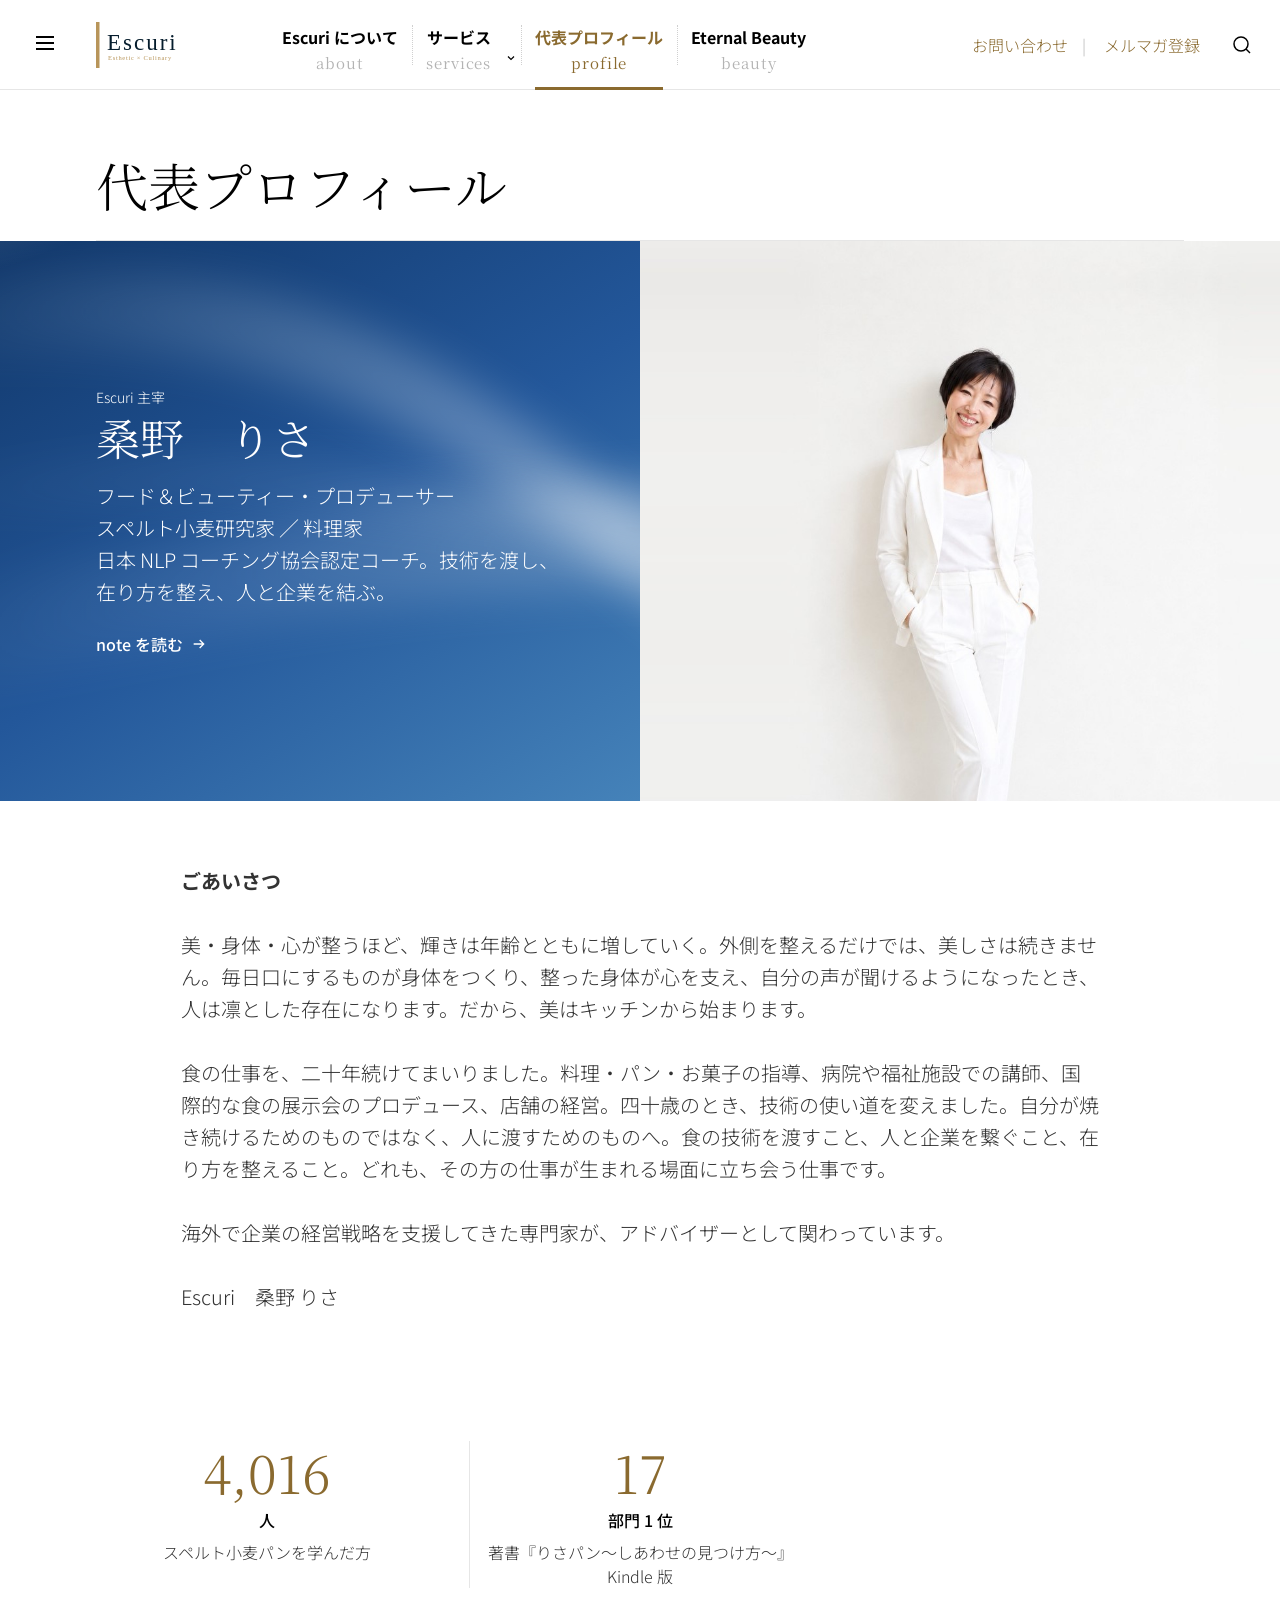
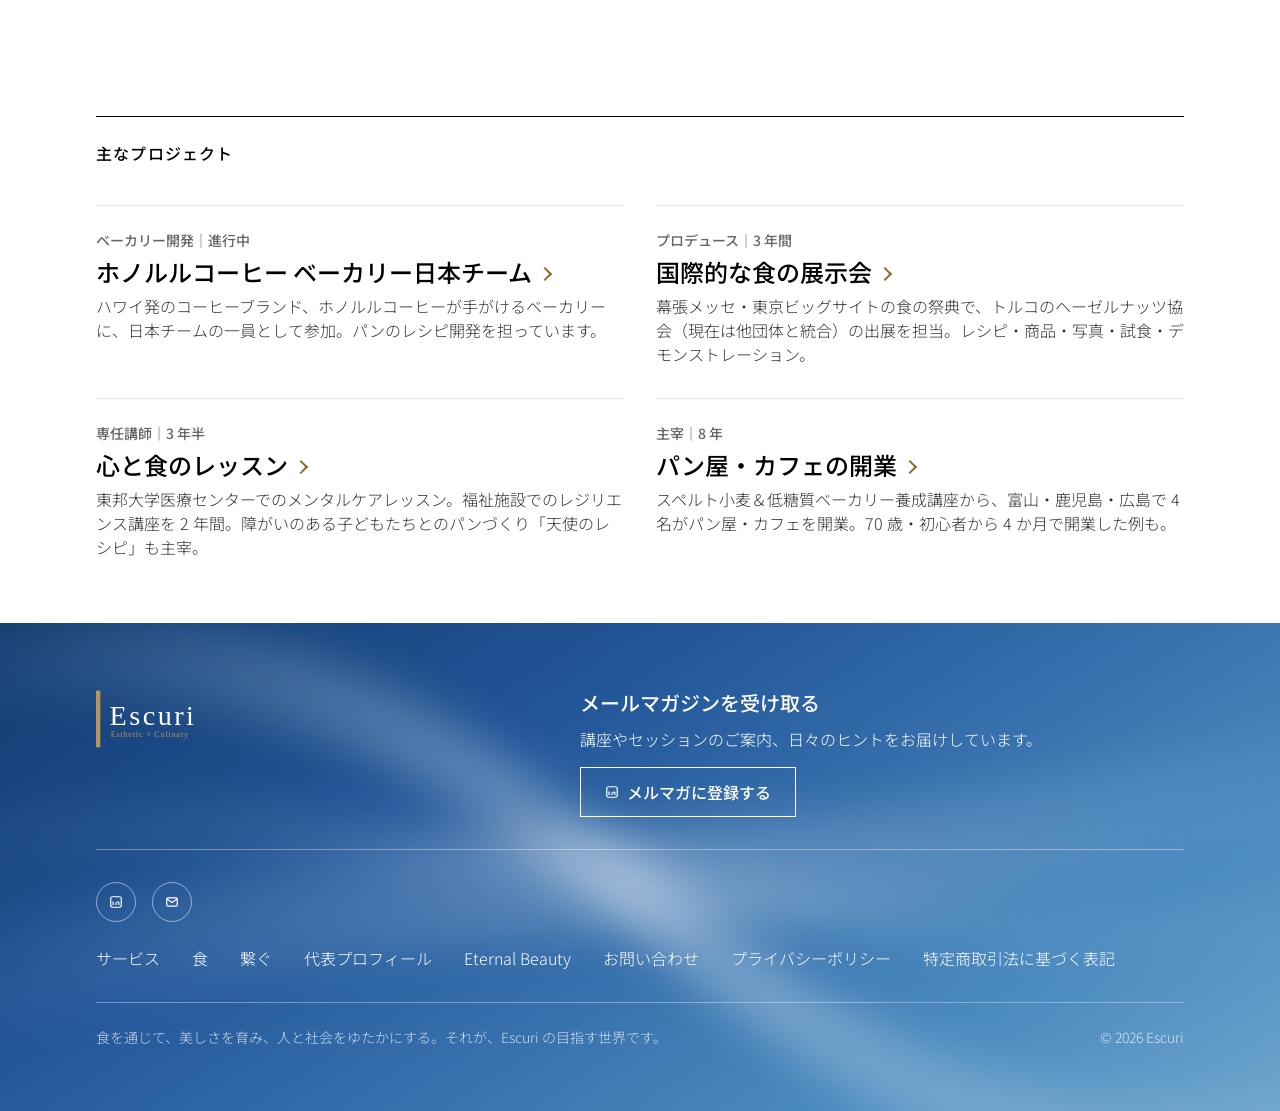
==== commit 3d43f0e6: "サイト更新 2026-11-05 16:00" ====
--- a/about.html
+++ b/about.html
@@ -21,7 +21,7 @@
 <link rel="icon" href="assets/favicon.svg?v=cf20629c">
 <link rel="preconnect" href="https://fonts.googleapis.com"><link rel="preconnect" href="https://fonts.gstatic.com" crossorigin>
 <link href="https://fonts.googleapis.com/css2?family=Noto+Sans+JP:wght@300;500;700&family=Noto+Serif+JP:wght@300;500&display=swap" rel="stylesheet">
-<link rel="stylesheet" href="style.css?v=1792031724">
+<link rel="stylesheet" href="style.css?v=1793862018">
 </head>
 <body>
 <a class="skip" href="#main">本文へスキップ</a>
@@ -63,7 +63,7 @@
   <h2 class="ts-4">桑野　りさ</h2>
   <p>フード＆ビューティー・プロデューサー<br>スペルト小麦研究家 ／ 料理家<br>日本 NLP コーチング協会認定コーチ。技術を渡し、在り方を整え、人と企業を結ぶ。</p>
   <a class="cta" href="https://note.com/eternalbeauty_l" target="_blank" rel="noopener">note を読む<span class="arrow" aria-hidden="true"></span></a>
-</div></div><div class="p"><img src="assets/photo/work-suit.jpg?v=8155f19a" alt="" loading="lazy"></div></section>
+</div></div><div class="p"><img src="assets/photo/work-suit-knee.jpg?v=55992f6a" alt="" loading="lazy"></div></section>
 <section class="module" id="greeting"><div class="wrap onetext"><p><b>ごあいさつ</b></p><p>美・身体・心が整うほど、輝きは年齢とともに増していく。外側を整えるだけでは、美しさは続きません。毎日口にするものが身体をつくり、整った身体が心を支え、自分の声が聞けるようになったとき、人は凛とした存在になります。だから、美はキッチンから始まります。</p><p>食の仕事を、二十年続けてまいりました。料理・パン・お菓子の指導、病院や福祉施設での講師、国際的な食の展示会のプロデュース、店舗の経営。四十歳のとき、技術の使い道を変えました。自分が焼き続けるためのものではなく、人に渡すためのものへ。食の技術を渡すこと、人と企業を繋ぐこと、在り方を整えること。どれも、その方の仕事が生まれる場面に立ち会う仕事です。</p><p>海外で企業の経営戦略を支援してきた専門家が、アドバイザーとして関わっています。</p><p>Escuri　桑野 りさ</p></div></section>
 <section class="module" aria-label="数字">
   <div class="wrap factoid"><div><div class="n" data-count="4600">0</div><div class="u">人</div><div class="t">スペルト小麦パンを学んだ方</div></div><div><div class="n" data-count="19">0</div><div class="u">部門 1 位</div><div class="t">著書『りさパン〜しあわせの見つけ方〜』Kindle 版</div></div></div>
@@ -71,7 +71,7 @@
 <section class="module" id="achievements" aria-labelledby="h-achievements">
   <div class="wrap">
     <h2 class="sec-title border" id="h-achievements">主なプロジェクト</h2>
-    <div class="grid g3"><article class="item text"><div class="body"><div class="eyebrow">プロデュース｜3 年間</div><h3 class="h5"><a class="chev" href="work.html#services">国際的な食の展示会</a></h3><p class="d">幕張メッセ・東京ビッグサイトの食の祭典で、トルコのヘーゼルナッツ協会（現在は他団体と統合）の出展を担当。レシピ・商品・写真・試食・デモンストレーション。</p></div></article><article class="item text"><div class="body"><div class="eyebrow">専任講師｜3 年半</div><h3 class="h5"><a class="chev" href="kitchen.html#care">心と食のレッスン</a></h3><p class="d">東邦大学医療センターでのメンタルケアレッスン。福祉施設でのレジリエンス講座を 2 年間。障がいのある子どもたちとのパンづくり「天使のレシピ」も主宰。</p></div></article><article class="item text"><div class="body"><div class="eyebrow">主宰｜8 年</div><h3 class="h5"><a class="chev" href="kitchen.html#graduates">パン屋・カフェの開業</a></h3><p class="d">スペルト小麦＆低糖質ベーカリー養成講座から、富山・鹿児島・広島で 4 名がパン屋・カフェを開業。70 歳・初心者から 4 か月で開業した例も。</p></div></article></div>
+    <div class="grid g2"><article class="item text"><div class="body"><div class="eyebrow">ベーカリー開発｜進行中</div><h3 class="h5"><a class="chev" href="kitchen.html">ホノルルコーヒー ベーカリー日本チーム</a></h3><p class="d">ハワイ発のコーヒーブランド、ホノルルコーヒーが手がけるベーカリーに、日本チームの一員として参加。パンのレシピ開発を担っています。</p></div></article><article class="item text"><div class="body"><div class="eyebrow">プロデュース｜3 年間</div><h3 class="h5"><a class="chev" href="work.html#services">国際的な食の展示会</a></h3><p class="d">幕張メッセ・東京ビッグサイトの食の祭典で、トルコのヘーゼルナッツ協会（現在は他団体と統合）の出展を担当。レシピ・商品・写真・試食・デモンストレーション。</p></div></article><article class="item text"><div class="body"><div class="eyebrow">専任講師｜3 年半</div><h3 class="h5"><a class="chev" href="kitchen.html#care">心と食のレッスン</a></h3><p class="d">東邦大学医療センターでのメンタルケアレッスン。福祉施設でのレジリエンス講座を 2 年間。障がいのある子どもたちとのパンづくり「天使のレシピ」も主宰。</p></div></article><article class="item text"><div class="body"><div class="eyebrow">主宰｜8 年</div><h3 class="h5"><a class="chev" href="kitchen.html#graduates">パン屋・カフェの開業</a></h3><p class="d">スペルト小麦＆低糖質ベーカリー養成講座から、富山・鹿児島・広島で 4 名がパン屋・カフェを開業。70 歳・初心者から 4 か月で開業した例も。</p></div></article></div>
     
   </div>
 </section>
@@ -93,7 +93,7 @@
     <div class="bot"><span>食を通じて、美しさを育み、人と社会をゆたかにする。それが、Escuri の目指す世界です。</span><span>© 2026 Escuri</span></div>
   </div>
 </footer>
-<script type="application/json" id="sidx">[{"t": "トップ", "d": "年齢を重ねるほど、人生は良くなる。食、美・身体・心。桑野りさ 公式サイト。", "u": "index.html"}, {"t": "お問い合わせ", "d": "Instagram・コミュニティ・お仕事のご依頼", "u": "contact.html"}, {"t": "レシピ 38 本", "d": "", "u": "https://tomiz.com/recipe/pro/search?author=46"}, {"t": "4 日間で 5,472 食", "d": "", "u": "work.html#record"}, {"t": "800 個を納品", "d": "", "u": "work.html#record"}, {"t": "パンの技術を、仕事にしたい方へ", "d": "動画で学び、ライセンスで仕事にする。自宅教室・マルシェ出店・開業まで。", "u": "kitchen.html"}, {"t": "一緒にカタチにする相手を、探している方へ", "d": "展示会・イベントのプロデュース、商品開発・監修、講座・講演。", "u": "work.html"}, {"t": "自分の人生の真ん中に、自分がいない方へ", "d": "凛とした存在美、しなやかな身体、慈しみのある心。整えた軸から、次の仕事をカタチにするところまで。", "u": "beauty.html"}, {"t": "代表プロフィール", "d": "桑野りさの経歴と実績。企業との商品開発、国際展示会のプロデュース。", "u": "about.html"}, {"t": "国際的な食の展示会", "d": "幕張メッセ・東京ビッグサイトの食の祭典で、トルコのヘーゼルナッツ協会（現在は他団体と統合）の出展を担当。レシピ・商品・写真・試食・デモンストレーション。", "u": "work.html#services"}, {"t": "心と食のレッスン", "d": "東邦大学医療センターでのメンタルケアレッスン。福祉施設でのレジリエンス講座を 2 年間。障がいのある子どもたちとのパンづくり「天使のレシピ」も主宰。", "u": "kitchen.html#care"}, {"t": "パン屋・カフェの開業", "d": "スペルト小麦＆低糖質ベーカリー養成講座から、富山・鹿児島・広島で 4 名がパン屋・カフェを開業。70 歳・初心者から 4 か月で開業した例も。", "u": "kitchen.html#graduates"}, {"t": "Eternal Beauty", "d": "私が、私に還ること。NLP コーチングに基づくセッション、エターナルビューティー講座、LISA_語録、Purity Diary。", "u": "beauty.html"}, {"t": "動き出すかどうかは、意欲ではなく順番で決まる", "d": "本音と向き合い、人生の判断軸を取り戻す。<br>自分を後回しにしない選択から、仕事・収入・人間関係に変化を生み出し、日本 NLP コーチング協会認定コーチとの個別セッションで望む未来を一緒につくっていきます。", "u": "beauty.html#eternal-beauty"}, {"t": "コーチングセッション", "d": "一対一の対話を 60〜90 分。いまの課題を整理し、次にやることを一緒に見つけていきます。", "u": "https://lin.ee/sgWMljx"}, {"t": "スタンダード", "d": "月 2 回×3 か月＋チャット相談。考え方を整えることから始め、仕事と収入の方向性を一緒に定めていきます。", "u": "https://lin.ee/sgWMljx"}, {"t": "プレミアム", "d": "月 2 回×6 か月＋チャット相談＋対面 2 回。整えた考え方が、仕事・収入・人間関係に根づくところまで伴走します。", "u": "https://lin.ee/sgWMljx"}, {"t": "ヘナ", "d": "インドのヘナから生まれた、植物だけのカラートリートメント。LINE でご案内しています。", "u": "https://line.me/R/ti/p/@260bwyfa?ts=09301450&oat_content=url"}, {"t": "ソマチ", "d": "古代の地層から出てきた岩石の粉。LINE でご案内しています。", "u": "https://lin.ee/n8rUjqb"}, {"t": "食", "d": "パン・料理・お菓子の講座と、自宅教室の開講・マルシェ出店・店舗開業までを見据えたライセンス制度。", "u": "kitchen.html"}, {"t": "大事な人に、渡せるパンを", "d": "著書『りさパン 〜しあわせの見つけ方〜』（Kindle）ベストセラー 19 部門 1 位。", "u": "kitchen.html#risapan"}, {"t": "パン・料理・お菓子", "d": "", "u": "kitchen.html#lessons"}, {"t": "つくる", "d": "基礎から、ご家庭で本格的なパンを焼けるまで。", "u": "#license"}, {"t": "教える", "d": "ご自宅でパン教室を開き、講師として収入を得る。", "u": "#license"}, {"t": "届ける", "d": "マルシェなどで販売し、自分の商品を持つ。", "u": "#license"}, {"t": "開く", "d": "店舗の開業を目指す。", "u": "#license"}, {"t": "しあわせのパン習慣 ― 88,000 円", "d": "スペルト小麦×北海道産小麦の 12 種のパン。毎月のレシピと動画、ミックス粉のお届け、月 1 回のオンライン相談会。", "u": "contact.html"}, {"t": "米粉パン 7 種 ― 88,000 円", "d": "7 種類の米粉パンを、動画でご自宅から学べます。", "u": "contact.html"}, {"t": "米粉パン 7 種 ― 165,000 円", "d": "レシピの商用利用が可能。自宅教室・販売に。", "u": "contact.html"}, {"t": "スペルト小麦 6 種 ― 275,000 円", "d": "スペルト小麦パン 6 種のライセンス。教室・販売に。", "u": "contact.html"}, {"t": "開業プレミアム ― 495,000 円〜", "d": "ライセンス＋動画講座＋6 か月の月 1 回オンライン相談会。", "u": "contact.html"}, {"t": "70 歳・初心者から 4 か月で", "d": "パン作り初心者から受講し、4 か月でパン屋を開業。", "u": "#graduates"}, {"t": "パン屋", "d": "", "u": "#graduates"}, {"t": "カフェ＆パン教室", "d": "", "u": "#graduates"}, {"t": "百貨店とマルシェ", "d": "小田急百貨店 シーズンスイーツ（2019 年 9 月 18 日〜24 日／栗のシュトレアン）。<br>世田谷パン祭り（2015 年 10 月・2019 年 10 月の 2 回）。2019 年は、マスカルポーネチーズ カンパーニュがシンボルパ", "u": "kitchen.html#popup"}, {"t": "人を内側から支える仕事", "d": "障害のある方とのパンづくり、大学病院でのメンタルケアレッスン、福祉施設でのレッスン。", "u": "kitchen.html#care"}, {"t": "つくり手の視点で", "d": "レシピの開発、商品の設計、撮影とスタイリング。<br>つくる側の事情が分かるので、売り場に出せる形まで詰める。", "u": "kitchen.html#products"}, {"t": "繋ぐ", "d": "人と企業を結ぶ紹介とコンサルティング。展示会・イベントのプロデュース、商品開発・監修、講座・講演、PR・アンバサダー・モデル。", "u": "work.html"}, {"t": "展示会・イベント", "d": "海外企業・団体の出展をプロデュース。", "u": "contact.html"}, {"t": "商品開発・監修", "d": "企画・開発・監修。", "u": "contact.html"}, {"t": "食・生き方・心のケア", "d": "パン・料理・お菓子、Eternal Beauty の在り方、福祉・医療の現場でのメンタルケアレッスン。", "u": "contact.html"}, {"t": "PR・アンバサダー・モデル", "d": "実際に使い、続けている立場から。", "u": "contact.html"}, {"t": "富澤商店 公式サイト", "d": "「桑野 りさ先生」として掲載。書籍『富澤商店の厳選 100 レシピ お菓子・パン』にも。", "u": "https://tomiz.com/recipe/pro/search?author=46"}, {"t": "企業とのお仕事", "d": "富澤商店、明治おいしい牛乳、ヴィクトリノックス、ボンヌママン、キッチンエイド、池商、リストニア蜂蜜、NTT ドコモ会員冊子ほか（敬称略）。レシピの提供・掲載、商品開発、フードスタイリング。", "u": "contact.html#form"}, {"t": "GRILL&BAR うしすけ ヴィーナスフォート店", "d": "店舗向けに商品を開発し、納品。", "u": "contact.html#form"}, {"t": "貝印との商品開発", "d": "ハート型・星型の食パン型を開発。商談用に栗のパウンドケーキ 100 本、800 個を納品。", "u": "contact.html#form"}, {"t": "注目の料理教室に掲載", "d": "貝印の公式サイト Kai House Club の「注目の料理教室」特集に、Bread Salon Lisa を掲載（2022 年 1 月）。", "u": "https://www.kaihouse.jp/cookingclass-kuwanorisa1/"}, {"t": "あこ酵母ご利用のパン教室", "d": "有限会社あこ天然酵母の公式サイトの「あこ酵母ご利用のパン教室」一覧に、Bread Salon Lisa（大田区）として掲載。", "u": "https://www.ako-tennenkoubo.com/20210430150526"}, {"t": "ル・コルドン・ブルー パリ校", "d": "「La Boulangerie Traditionnelle」修了。あこ庵で研修。", "u": "about.html"}, {"t": "協会・施設での講座", "d": "日本パンコーディネーター協会、大田文化の森、日本Flour協会ほかで登壇。", "u": "contact.html#form"}, {"t": "りさパン〜しあわせの見つけ方〜", "d": "Kindle ベストセラー 19 部門 1 位。", "u": "https://www.amazon.co.jp/dp/B09PTBQSJS"}, {"t": "あなたが奇跡を起こす本", "d": "5 人の女性起業家による共著。Kindle 6 部門 1 位。", "u": "https://www.amazon.co.jp/dp/B0C9HZ3NXK"}, {"t": "国際的な食の展示会", "d": "FABEX 2017（東京ビッグサイト）、FOODEX JAPAN 2017（幕張メッセ・第 42 回 国際食品・飲料展）、パティスリー＆ブーランジェリージャパン 2015・2016。レシピ開発とフードスタイリングを担当。", "u": "work.html#expo"}, {"t": "4 日間で 5,472 食", "d": "ピザ 1,800 食・ブラウニー 1,872 食・マドレーヌ 1,800 食。段ボール 19 箱分。", "u": "work.html#expo"}, {"t": "雑誌・新聞掲載", "d": "『ELLE à table』no.72、『SALUS』2022 年 8 月号、十勝毎日新聞 2021 年 9 月 7 日「味深いスペルト小麦」（東京圏 NOW）。", "u": "kitchen.html"}, {"t": "百貨店とマルシェ", "d": "小田急百貨店 秋のシーズンスイーツ（2019 年 9 月 18〜24 日）。世田谷パン祭り（2015 年 10 月・2019 年 10 月の 2 回。2019 年はマスカルポーネチーズ カンパーニュがシンボルパンに選定）。ハウスクエア横浜 ワンワンフェスティバル（2018 年・2019 年）。", "u": "kitchen.html"}, {"t": "パン職人と、約 5 年間", "d": "パン職人の志賀勝栄氏とともに「志賀Labo」を立ち上げ、約 5 年間にわたり講習会を主催。<br>毎回、全国からパンに携わる方が集まった。<br><br>教える側ではなく、学ぶ場をつくる側に立った。", "u": "work.html#shigalabo"}, {"t": "企業の冊子を、一冊まるごと", "d": "北海道ソラサンフーズのメニュー＆レシピブックを制作。<br>北海道フライド野菜と、北海道産キャラメルソース＆ペーストで作るパンとお菓子 26 品。<br>レシピの開発から、撮影、誌面の構成までを担当。", "u": "work.html#recipebook"}, {"t": "サービス", "d": "パンの講座とライセンス。人と企業を繋ぐ。Eternal Beauty のセッション。", "u": "services.html"}, {"t": "パンの技術を、仕事にする", "d": "スペルト小麦と低糖質のパン。動画講座とライセンスで、教室・マルシェ・開業まで。", "u": "kitchen.html"}, {"t": "人と企業を、結ぶ", "d": "展示会・イベントのプロデュース、商品開発・監修、講座・講演。", "u": "work.html"}, {"t": "美・身体・心を、整える", "d": "凛とした存在美、しなやかな身体、慈しみのある心。NLP コーチングに基づくセッション。", "u": "beauty.html"}, {"t": "プライバシーポリシー", "d": "プライバシーポリシー。個人情報の取り扱いについて。", "u": "privacy.html"}, {"t": "特定商取引法に基づく表記", "d": "特定商取引法に基づく表記。", "u": "legal.html"}, {"t": "お問い合わせ", "d": "お問い合わせ。セッション・講座のご相談、お仕事のご依頼。", "u": "contact.html"}]</script>
-<script src="site.js?v=1792031724"></script>
+<script type="application/json" id="sidx">[{"t": "トップ", "d": "年齢を重ねるほど、人生は良くなる。食、美・身体・心。桑野りさ 公式サイト。", "u": "index.html"}, {"t": "お問い合わせ", "d": "Instagram・コミュニティ・お仕事のご依頼", "u": "contact.html"}, {"t": "レシピ 38 本", "d": "", "u": "https://tomiz.com/recipe/pro/search?author=46"}, {"t": "4 日間で 5,472 食", "d": "", "u": "work.html#record"}, {"t": "800 個を納品", "d": "", "u": "work.html#record"}, {"t": "パンの技術を、仕事にしたい方へ", "d": "動画で学び、ライセンスで仕事にする。自宅教室・マルシェ出店・開業まで。", "u": "kitchen.html"}, {"t": "一緒にカタチにする相手を、探している方へ", "d": "展示会・イベントのプロデュース、商品開発・監修、講座・講演。", "u": "work.html"}, {"t": "自分の人生の真ん中に、自分がいない方へ", "d": "凛とした存在美、しなやかな身体、慈しみのある心。整えた軸から、次の仕事をカタチにするところまで。", "u": "beauty.html"}, {"t": "代表プロフィール", "d": "桑野りさの経歴と実績。企業との商品開発、国際展示会のプロデュース。", "u": "about.html"}, {"t": "ホノルルコーヒー ベーカリー日本チーム", "d": "ハワイ発のコーヒーブランド、ホノルルコーヒーが手がけるベーカリーに、日本チームの一員として参加。パンのレシピ開発を担っています。", "u": "kitchen.html"}, {"t": "国際的な食の展示会", "d": "幕張メッセ・東京ビッグサイトの食の祭典で、トルコのヘーゼルナッツ協会（現在は他団体と統合）の出展を担当。レシピ・商品・写真・試食・デモンストレーション。", "u": "work.html#services"}, {"t": "心と食のレッスン", "d": "東邦大学医療センターでのメンタルケアレッスン。福祉施設でのレジリエンス講座を 2 年間。障がいのある子どもたちとのパンづくり「天使のレシピ」も主宰。", "u": "kitchen.html#care"}, {"t": "パン屋・カフェの開業", "d": "スペルト小麦＆低糖質ベーカリー養成講座から、富山・鹿児島・広島で 4 名がパン屋・カフェを開業。70 歳・初心者から 4 か月で開業した例も。", "u": "kitchen.html#graduates"}, {"t": "Eternal Beauty", "d": "私が、私に還ること。NLP コーチングに基づくセッション、エターナルビューティー講座、LISA_語録、Purity Diary。", "u": "beauty.html"}, {"t": "動き出すかどうかは、意欲ではなく順番で決まる", "d": "本音と向き合い、人生の判断軸を取り戻す。<br>自分を後回しにしない選択から、仕事・収入・人間関係に変化を生み出し、日本 NLP コーチング協会認定コーチとの個別セッションで、自信に満ちた笑顔で暮らせる未来を一緒につくっていきます。", "u": "beauty.html#eternal-beauty"}, {"t": "コーチングセッション", "d": "一対一の対話を 60〜90 分。いまの課題を整理し、次にやることを一緒に見つけていきます。", "u": "https://lin.ee/sgWMljx"}, {"t": "スタンダード", "d": "月 2 回×3 か月＋チャット相談。考え方を整えることから始め、仕事と収入の方向性を一緒に定めていきます。", "u": "https://lin.ee/sgWMljx"}, {"t": "プレミアム", "d": "月 2 回×6 か月＋チャット相談＋対面 2 回。整えた考え方が、仕事・収入・人間関係に根づくところまで伴走します。", "u": "https://lin.ee/sgWMljx"}, {"t": "ヘナ", "d": "インドのヘナから生まれた、植物だけのカラートリートメント。LINE でご案内しています。", "u": "https://line.me/R/ti/p/@260bwyfa?ts=09301450&oat_content=url"}, {"t": "ソマチ", "d": "古代の地層から出てきた岩石の粉。LINE でご案内しています。", "u": "https://lin.ee/n8rUjqb"}, {"t": "食", "d": "パン・料理・お菓子の講座と、自宅教室の開講・マルシェ出店・店舗開業までを見据えたライセンス制度。", "u": "kitchen.html"}, {"t": "大事な人に、渡せるパンを", "d": "著書『りさパン 〜しあわせの見つけ方〜』（Kindle）ベストセラー 19 部門 1 位。", "u": "kitchen.html#risapan"}, {"t": "パン・料理・お菓子", "d": "", "u": "kitchen.html#lessons"}, {"t": "つくる", "d": "基礎から、ご家庭で本格的なパンを焼けるまで。", "u": "#license"}, {"t": "教える", "d": "ご自宅でパン教室を開き、講師として収入を得る。", "u": "#license"}, {"t": "届ける", "d": "マルシェなどで販売し、自分の商品を持つ。", "u": "#license"}, {"t": "開く", "d": "店舗の開業を目指す。", "u": "#license"}, {"t": "しあわせのパン習慣 ― 88,000 円", "d": "スペルト小麦×北海道産小麦の 12 種のパン。毎月のレシピと動画、ミックス粉のお届け、月 1 回のオンライン相談会。2027 年 1 月に値上げ予定です。", "u": "contact.html"}, {"t": "米粉パン 7 種 ― 88,000 円", "d": "7 種類の米粉パンを、動画でご自宅から学べます。", "u": "contact.html"}, {"t": "米粉パン 7 種", "d": "米粉パン 7 種のレシピを、商用利用できます。教室・販売に。料金は、説明会・個別相談でご案内します。", "u": "https://lin.ee/sgWMljx"}, {"t": "スペルト小麦 6 種", "d": "スペルト小麦パン 6 種のレシピを、商用利用できます。教室・販売に。料金は、説明会・個別相談でご案内します。", "u": "https://lin.ee/sgWMljx"}, {"t": "開業プレミアム", "d": "ライセンス＋動画講座＋6 か月の月 1 回オンライン相談会。料金は、説明会・個別相談でご案内します。", "u": "https://lin.ee/sgWMljx"}, {"t": "70 歳・初心者から 4 か月で", "d": "パン作り初心者から受講し、4 か月でパン屋を開業。", "u": "#graduates"}, {"t": "ママンパン", "d": "", "u": "https://www.instagram.com/rose.maman_pain/"}, {"t": "カフェ＆パン教室", "d": "", "u": "#graduates"}, {"t": "炭火焼き和牛 TONBY'z 65", "d": "店主が講座でパンを学び、いまもお店でパンを出し続けています。LISA が投稿したお店の写真は、Google マップで 8 万回見られました。", "u": "#graduates"}, {"t": "百貨店とマルシェ", "d": "小田急百貨店 シーズンスイーツ（2019 年 9 月 18 日〜24 日／栗のシュトレアン）。<br>世田谷パン祭り（2015 年 10 月・2019 年 10 月の 2 回）。2019 年は、マスカルポーネチーズ カンパーニュがシンボルパ", "u": "kitchen.html#popup"}, {"t": "人を内側から支える仕事", "d": "障害のある方とのパンづくり、大学病院でのメンタルケアレッスン、福祉施設でのレッスン。", "u": "kitchen.html#care"}, {"t": "つくり手の視点で", "d": "レシピの開発、商品の設計、撮影とスタイリング。<br>つくる側の事情が分かるので、売り場に出せる形まで詰める。", "u": "kitchen.html#products"}, {"t": "繋ぐ", "d": "人と企業を結ぶ紹介とコンサルティング。展示会・イベントのプロデュース、商品開発・監修、講座・講演、PR・アンバサダー・モデル。", "u": "work.html"}, {"t": "展示会・イベント", "d": "海外企業・団体の出展をプロデュース。", "u": "contact.html"}, {"t": "商品開発・監修", "d": "企画・開発・監修。", "u": "contact.html"}, {"t": "食・生き方・心のケア", "d": "パン・料理・お菓子、Eternal Beauty の在り方、福祉・医療の現場でのメンタルケアレッスン。", "u": "contact.html"}, {"t": "PR・アンバサダー・モデル", "d": "実際に使い、続けている立場から。", "u": "contact.html"}, {"t": "富澤商店 公式サイト", "d": "「桑野 りさ先生」として掲載。書籍『富澤商店の厳選 100 レシピ お菓子・パン』にも。", "u": "https://tomiz.com/recipe/pro/search?author=46"}, {"t": "企業とのお仕事", "d": "富澤商店、明治おいしい牛乳、ヴィクトリノックス、ボンヌママン、キッチンエイド、池商、リストニア蜂蜜、NTT ドコモ会員冊子ほか（敬称略）。レシピの提供・掲載、商品開発、フードスタイリング。", "u": "contact.html#form"}, {"t": "GRILL&BAR うしすけ ヴィーナスフォート店", "d": "店舗向けに商品を開発し、納品。", "u": "contact.html#form"}, {"t": "貝印との商品開発", "d": "ハート型・星型の食パン型を開発。商談用に栗のパウンドケーキ 100 本、800 個を納品。", "u": "https://www.instagram.com/p/DDGlIHCzzki/"}, {"t": "注目の料理教室に掲載", "d": "貝印の公式サイト Kai House Club の「注目の料理教室」特集に、Bread Salon Lisa を掲載（2022 年 1 月）。", "u": "https://www.kaihouse.jp/cookingclass-kuwanorisa1/"}, {"t": "あこ酵母ご利用のパン教室", "d": "有限会社あこ天然酵母の公式サイトの「あこ酵母ご利用のパン教室」一覧に、Bread Salon Lisa（大田区）として掲載。", "u": "https://www.ako-tennenkoubo.com/20210430150526"}, {"t": "ル・コルドン・ブルー パリ校", "d": "「La Boulangerie Traditionnelle」修了。あこ庵で研修。", "u": "about.html"}, {"t": "協会・施設での講座", "d": "日本パンコーディネーター協会、大田文化の森、日本Flour協会ほかで登壇。", "u": "contact.html#form"}, {"t": "りさパン〜しあわせの見つけ方〜", "d": "Kindle ベストセラー 19 部門 1 位。", "u": "https://www.amazon.co.jp/dp/B09PTBQSJS"}, {"t": "あなたが奇跡を起こす本", "d": "5 人の女性起業家による共著。Kindle 6 部門 1 位。", "u": "https://www.amazon.co.jp/dp/B0C9HZ3NXK"}, {"t": "国際的な食の展示会", "d": "FABEX 2017（東京ビッグサイト）、FOODEX JAPAN 2017（幕張メッセ・第 42 回 国際食品・飲料展）、パティスリー＆ブーランジェリージャパン 2015・2016。レシピ開発とフードスタイリングを担当。", "u": "work.html#expo"}, {"t": "4 日間で 5,472 食", "d": "ピザ 1,800 食・ブラウニー 1,872 食・マドレーヌ 1,800 食。段ボール 19 箱分。", "u": "work.html#expo"}, {"t": "雑誌・新聞掲載", "d": "『ELLE à table』no.72、『SALUS』2022 年 8 月号、十勝毎日新聞 2021 年 9 月 7 日「味深いスペルト小麦」（東京圏 NOW）。", "u": "kitchen.html"}, {"t": "百貨店とマルシェ", "d": "小田急百貨店 秋のシーズンスイーツ（2019 年 9 月 18〜24 日）。世田谷パン祭り（2015 年 10 月・2019 年 10 月の 2 回。2019 年はマスカルポーネチーズ カンパーニュがシンボルパンに選定）。ハウスクエア横浜 ワンワンフェスティバル（2018 年・2019 年）。", "u": "kitchen.html"}, {"t": "パン職人と、約 5 年間", "d": "パン職人の志賀勝栄氏とともに「志賀Labo」を立ち上げ、約 5 年間にわたり講習会を主催。<br>毎回、全国からパンに携わる方が集まった。<br><br>教える側ではなく、学ぶ場をつくる側に立った。", "u": "work.html#shigalabo"}, {"t": "企業の冊子を、一冊まるごと", "d": "北海道ソラサンフーズのメニュー＆レシピブックを制作。<br>北海道フライド野菜と、北海道産キャラメルソース＆ペーストで作るパンとお菓子 26 品。<br>レシピの開発から、撮影、誌面の構成までを担当。", "u": "work.html#recipebook"}, {"t": "サービス", "d": "パンの講座とライセンス。人と企業を繋ぐ。Eternal Beauty のセッション。", "u": "services.html"}, {"t": "パンの技術を、仕事にする", "d": "スペルト小麦と低糖質のパン。動画講座とライセンスで、教室・マルシェ・開業まで。", "u": "kitchen.html"}, {"t": "人と企業を、結ぶ", "d": "展示会・イベントのプロデュース、商品開発・監修、講座・講演。", "u": "work.html"}, {"t": "美・身体・心を、整える", "d": "凛とした存在美、しなやかな身体、慈しみのある心。NLP コーチングに基づくセッション。", "u": "beauty.html"}, {"t": "プライバシーポリシー", "d": "プライバシーポリシー。個人情報の取り扱いについて。", "u": "privacy.html"}, {"t": "特定商取引法に基づく表記", "d": "特定商取引法に基づく表記。", "u": "legal.html"}, {"t": "お問い合わせ", "d": "お問い合わせ。セッション・講座のご相談、お仕事のご依頼。", "u": "contact.html"}]</script>
+<script src="site.js?v=1793862018"></script>
 </body>
 </html>
--- a/style.css
+++ b/style.css
@@ -72,6 +72,7 @@
   padding:12px 24px;font-size:16px;font-weight:var(--w-medium);line-height:24px;transition:background .15s,color .15s}
 .btn-out:hover{background:var(--electric);color:#fff}
 .up-foot{text-align:center;margin-top:40px}
+.nw{white-space:nowrap}
 .chev::after{content:"";display:inline-block;width:8px;height:8px;margin:0 0 3px 8px;
   border-right:2px solid var(--electric);border-top:2px solid var(--electric);transform:rotate(45deg);transition:transform .15s}
 .item:hover .chev::after{transform:rotate(45deg) translate(2px,-2px)}
@@ -218,7 +219,7 @@
 .tum .c .cta{margin-top:24px;color:#fff}
 .tum .c .cta .arrow{color:#fff}
 .tum .p{height:100%;overflow:hidden}
-.tum .p img{display:block;width:100%;height:100%;object-fit:cover}
+.tum .p img{display:block;width:100%;height:100%;object-fit:cover;object-position:center top}
 @media(min-width:1920px){.tum .c h2{font-size:52px;line-height:62.4px}}
 
 /* ===== feature (oum) ===== */
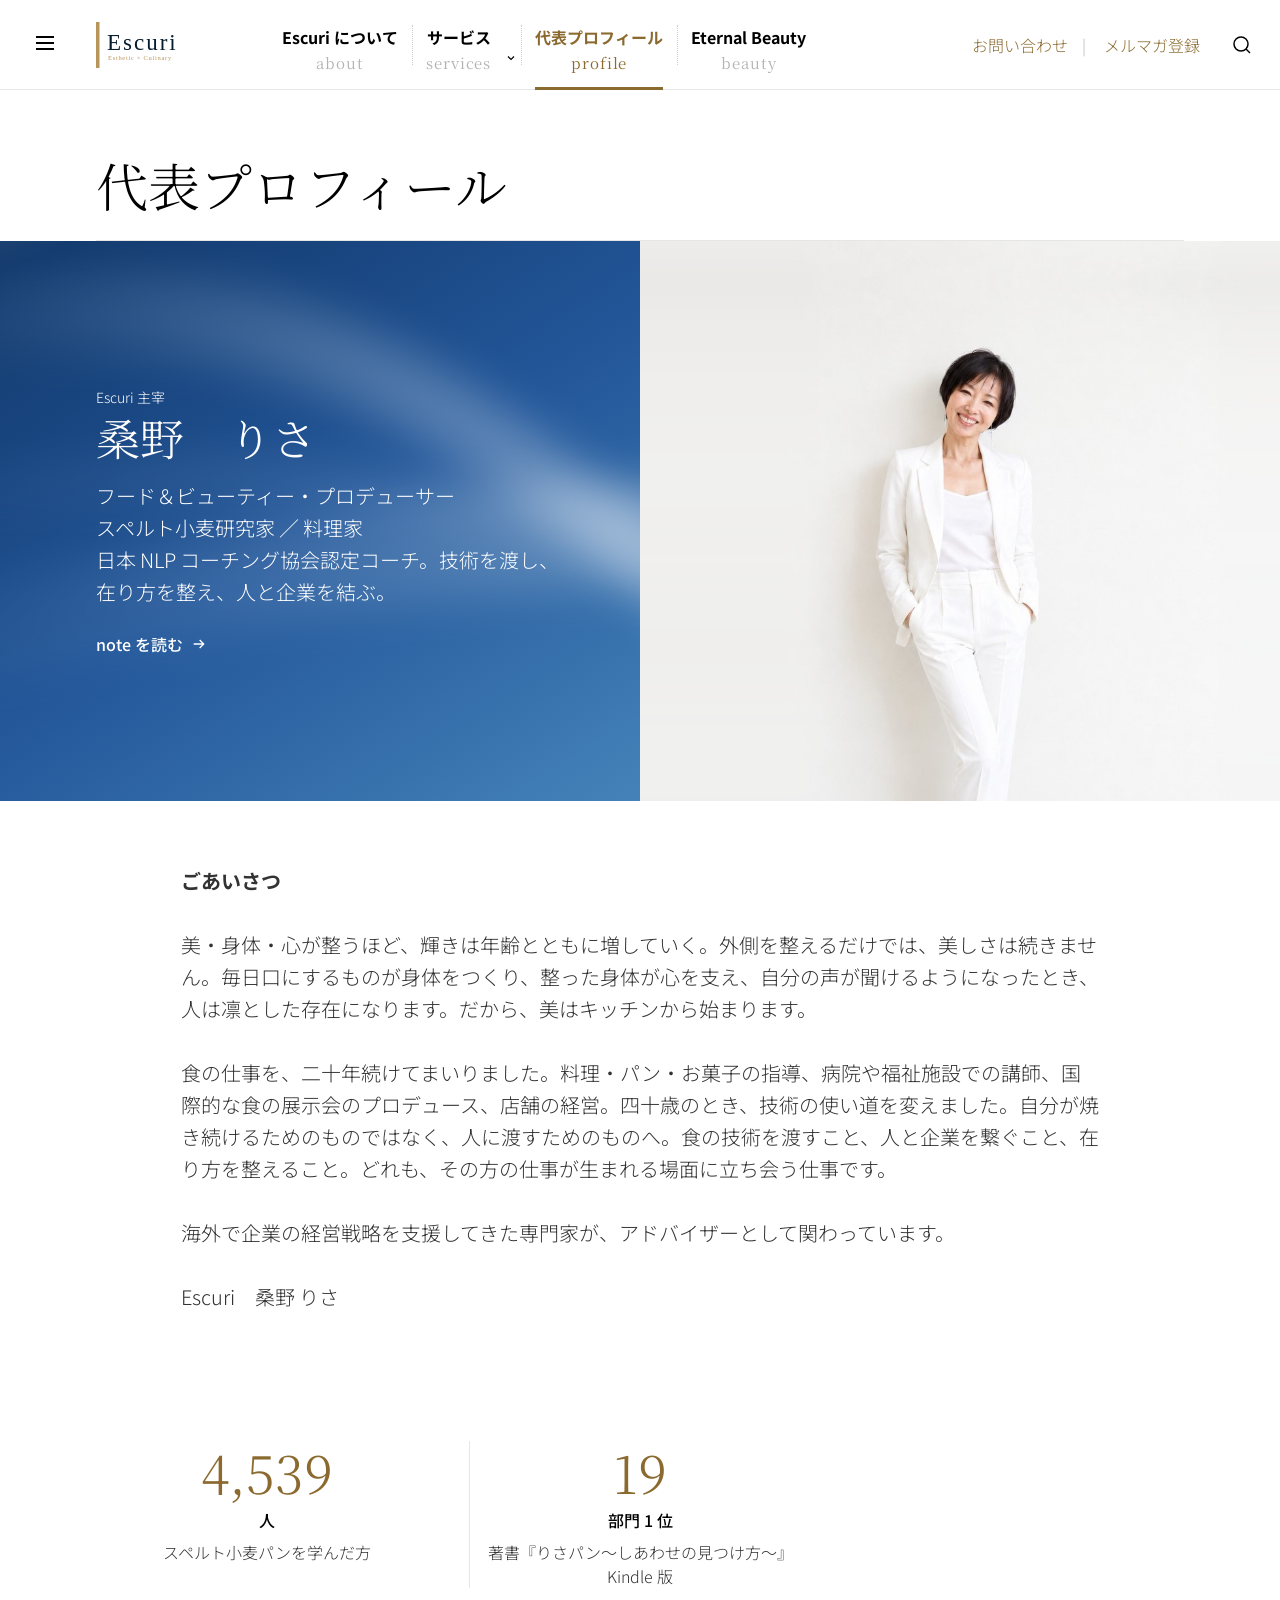
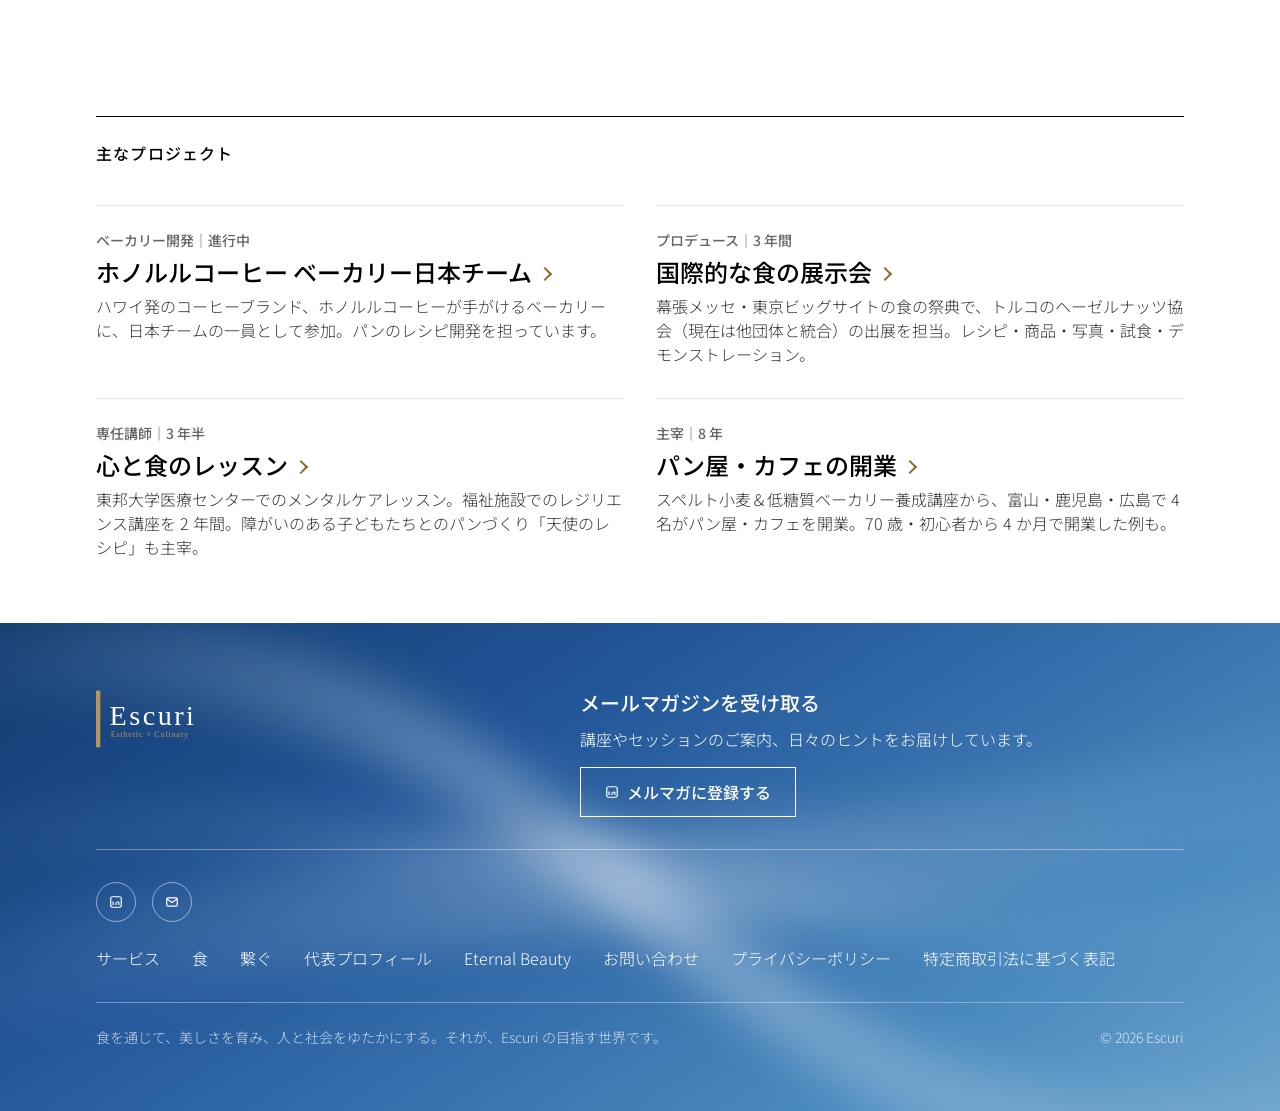
==== commit 903683f4: "サイト更新 2026-11-11 23:14" ====
--- a/about.html
+++ b/about.html
@@ -21,7 +21,7 @@
 <link rel="icon" href="assets/favicon.svg?v=cf20629c">
 <link rel="preconnect" href="https://fonts.googleapis.com"><link rel="preconnect" href="https://fonts.gstatic.com" crossorigin>
 <link href="https://fonts.googleapis.com/css2?family=Noto+Sans+JP:wght@300;500;700&family=Noto+Serif+JP:wght@300;500&display=swap" rel="stylesheet">
-<link rel="stylesheet" href="style.css?v=1793862018">
+<link rel="stylesheet" href="style.css?v=1794406481">
 </head>
 <body>
 <a class="skip" href="#main">本文へスキップ</a>
@@ -51,7 +51,7 @@
 </header>
 <div class="mega" id="drawer" hidden>
   <div class="wrap">
-    <div class="mgrid"><div class="mcol"><h2>Escuri について</h2><ul><li><a href="index.html#about-escuri">Escuri とは</a></li><li><a href="about.html#greeting">ごあいさつ</a></li><li><a href="about.html">代表プロフィール</a></li><li><a href="work.html#record">実績</a></li></ul></div><div class="mcol"><h2>サービス</h2><ul><li><a href="kitchen.html">食</a></li><li><a href="kitchen.html#license">パン講座とライセンス</a></li><li><a href="work.html">繋ぐ</a></li><li><a href="beauty.html">Eternal Beauty</a></li><li><a href="contact.html#form">お問い合わせ</a></li></ul></div><div class="mcol"><h2>発信</h2><ul><li><a href="https://note.com/eternalbeauty_l" target="_blank" rel="noopener">note</a></li><li><a href="https://www.reservestock.jp/subscribe/331083" target="_blank" rel="noopener">メールマガジン</a></li></ul></div><div class="mcol"><h2>Eternal Beauty</h2><ul><li><a href="beauty.html#purpose">理念</a></li><li><a href="beauty.html#beauty-how">セッション</a></li><li><a href="beauty.html#items">美と身体を整えるもの</a></li></ul></div></div>
+    <div class="mgrid"><div class="mcol"><h2>Escuri について</h2><ul><li><a href="index.html#about-escuri">Escuri とは</a></li><li><a href="about.html#greeting">ごあいさつ</a></li><li><a href="about.html">代表プロフィール</a></li><li><a href="work.html#record">実績</a></li></ul></div><div class="mcol"><h2>サービス</h2><ul><li><a href="kitchen.html">食</a></li><li><a href="kitchen.html#license">パン講座とライセンス</a></li><li><a href="work.html">繋ぐ</a></li><li><a href="beauty.html">Eternal Beauty</a></li><li><a href="contact.html#form">お問い合わせ</a></li></ul></div><div class="mcol"><h2>発信</h2><ul><li><a href="https://note.com/eternalbeauty_l" target="_blank" rel="noopener">note</a></li><li><a href="https://www.reservestock.jp/subscribe/331083" target="_blank" rel="noopener">メールマガジン</a></li></ul></div><div class="mcol"><h2>Eternal Beauty</h2><ul><li><a href="beauty.html#purpose">理念</a></li><li><a href="beauty.html#beauty-how">セッション</a></li></ul></div></div>
     <div class="msns"><a href="https://note.com/eternalbeauty_l" target="_blank" rel="noopener"><svg width="14" height="14" viewBox="0 0 24 24" fill="none" stroke="currentColor" stroke-width="2"><rect x="3" y="3" width="18" height="18" rx="3"/><path d="M7 11v6M7 7.5v.01M12 17v-4m5 4v-3.5a1.5 1.5 0 0 0-3 0"/></svg> note</a><a href="contact.html"><svg width="14" height="14" viewBox="0 0 24 24" fill="none" stroke="currentColor" stroke-width="2"><rect x="3" y="5" width="18" height="14" rx="2"/><path d="M3 7l9 6 9-6"/></svg> お問い合わせ</a></div>
   </div>
 </div>
@@ -93,7 +93,7 @@
     <div class="bot"><span>食を通じて、美しさを育み、人と社会をゆたかにする。それが、Escuri の目指す世界です。</span><span>© 2026 Escuri</span></div>
   </div>
 </footer>
-<script type="application/json" id="sidx">[{"t": "トップ", "d": "年齢を重ねるほど、人生は良くなる。食、美・身体・心。桑野りさ 公式サイト。", "u": "index.html"}, {"t": "お問い合わせ", "d": "Instagram・コミュニティ・お仕事のご依頼", "u": "contact.html"}, {"t": "レシピ 38 本", "d": "", "u": "https://tomiz.com/recipe/pro/search?author=46"}, {"t": "4 日間で 5,472 食", "d": "", "u": "work.html#record"}, {"t": "800 個を納品", "d": "", "u": "work.html#record"}, {"t": "パンの技術を、仕事にしたい方へ", "d": "動画で学び、ライセンスで仕事にする。自宅教室・マルシェ出店・開業まで。", "u": "kitchen.html"}, {"t": "一緒にカタチにする相手を、探している方へ", "d": "展示会・イベントのプロデュース、商品開発・監修、講座・講演。", "u": "work.html"}, {"t": "自分の人生の真ん中に、自分がいない方へ", "d": "凛とした存在美、しなやかな身体、慈しみのある心。整えた軸から、次の仕事をカタチにするところまで。", "u": "beauty.html"}, {"t": "代表プロフィール", "d": "桑野りさの経歴と実績。企業との商品開発、国際展示会のプロデュース。", "u": "about.html"}, {"t": "ホノルルコーヒー ベーカリー日本チーム", "d": "ハワイ発のコーヒーブランド、ホノルルコーヒーが手がけるベーカリーに、日本チームの一員として参加。パンのレシピ開発を担っています。", "u": "kitchen.html"}, {"t": "国際的な食の展示会", "d": "幕張メッセ・東京ビッグサイトの食の祭典で、トルコのヘーゼルナッツ協会（現在は他団体と統合）の出展を担当。レシピ・商品・写真・試食・デモンストレーション。", "u": "work.html#services"}, {"t": "心と食のレッスン", "d": "東邦大学医療センターでのメンタルケアレッスン。福祉施設でのレジリエンス講座を 2 年間。障がいのある子どもたちとのパンづくり「天使のレシピ」も主宰。", "u": "kitchen.html#care"}, {"t": "パン屋・カフェの開業", "d": "スペルト小麦＆低糖質ベーカリー養成講座から、富山・鹿児島・広島で 4 名がパン屋・カフェを開業。70 歳・初心者から 4 か月で開業した例も。", "u": "kitchen.html#graduates"}, {"t": "Eternal Beauty", "d": "私が、私に還ること。NLP コーチングに基づくセッション、エターナルビューティー講座、LISA_語録、Purity Diary。", "u": "beauty.html"}, {"t": "動き出すかどうかは、意欲ではなく順番で決まる", "d": "本音と向き合い、人生の判断軸を取り戻す。<br>自分を後回しにしない選択から、仕事・収入・人間関係に変化を生み出し、日本 NLP コーチング協会認定コーチとの個別セッションで、自信に満ちた笑顔で暮らせる未来を一緒につくっていきます。", "u": "beauty.html#eternal-beauty"}, {"t": "コーチングセッション", "d": "一対一の対話を 60〜90 分。いまの課題を整理し、次にやることを一緒に見つけていきます。", "u": "https://lin.ee/sgWMljx"}, {"t": "スタンダード", "d": "月 2 回×3 か月＋チャット相談。考え方を整えることから始め、仕事と収入の方向性を一緒に定めていきます。", "u": "https://lin.ee/sgWMljx"}, {"t": "プレミアム", "d": "月 2 回×6 か月＋チャット相談＋対面 2 回。整えた考え方が、仕事・収入・人間関係に根づくところまで伴走します。", "u": "https://lin.ee/sgWMljx"}, {"t": "ヘナ", "d": "インドのヘナから生まれた、植物だけのカラートリートメント。LINE でご案内しています。", "u": "https://line.me/R/ti/p/@260bwyfa?ts=09301450&oat_content=url"}, {"t": "ソマチ", "d": "古代の地層から出てきた岩石の粉。LINE でご案内しています。", "u": "https://lin.ee/n8rUjqb"}, {"t": "食", "d": "パン・料理・お菓子の講座と、自宅教室の開講・マルシェ出店・店舗開業までを見据えたライセンス制度。", "u": "kitchen.html"}, {"t": "大事な人に、渡せるパンを", "d": "著書『りさパン 〜しあわせの見つけ方〜』（Kindle）ベストセラー 19 部門 1 位。", "u": "kitchen.html#risapan"}, {"t": "パン・料理・お菓子", "d": "", "u": "kitchen.html#lessons"}, {"t": "つくる", "d": "基礎から、ご家庭で本格的なパンを焼けるまで。", "u": "#license"}, {"t": "教える", "d": "ご自宅でパン教室を開き、講師として収入を得る。", "u": "#license"}, {"t": "届ける", "d": "マルシェなどで販売し、自分の商品を持つ。", "u": "#license"}, {"t": "開く", "d": "店舗の開業を目指す。", "u": "#license"}, {"t": "しあわせのパン習慣 ― 88,000 円", "d": "スペルト小麦×北海道産小麦の 12 種のパン。毎月のレシピと動画、ミックス粉のお届け、月 1 回のオンライン相談会。2027 年 1 月に値上げ予定です。", "u": "contact.html"}, {"t": "米粉パン 7 種 ― 88,000 円", "d": "7 種類の米粉パンを、動画でご自宅から学べます。", "u": "contact.html"}, {"t": "米粉パン 7 種", "d": "米粉パン 7 種のレシピを、商用利用できます。教室・販売に。料金は、説明会・個別相談でご案内します。", "u": "https://lin.ee/sgWMljx"}, {"t": "スペルト小麦 6 種", "d": "スペルト小麦パン 6 種のレシピを、商用利用できます。教室・販売に。料金は、説明会・個別相談でご案内します。", "u": "https://lin.ee/sgWMljx"}, {"t": "開業プレミアム", "d": "ライセンス＋動画講座＋6 か月の月 1 回オンライン相談会。料金は、説明会・個別相談でご案内します。", "u": "https://lin.ee/sgWMljx"}, {"t": "70 歳・初心者から 4 か月で", "d": "パン作り初心者から受講し、4 か月でパン屋を開業。", "u": "#graduates"}, {"t": "ママンパン", "d": "", "u": "https://www.instagram.com/rose.maman_pain/"}, {"t": "カフェ＆パン教室", "d": "", "u": "#graduates"}, {"t": "炭火焼き和牛 TONBY'z 65", "d": "店主が講座でパンを学び、いまもお店でパンを出し続けています。LISA が投稿したお店の写真は、Google マップで 8 万回見られました。", "u": "#graduates"}, {"t": "百貨店とマルシェ", "d": "小田急百貨店 シーズンスイーツ（2019 年 9 月 18 日〜24 日／栗のシュトレアン）。<br>世田谷パン祭り（2015 年 10 月・2019 年 10 月の 2 回）。2019 年は、マスカルポーネチーズ カンパーニュがシンボルパ", "u": "kitchen.html#popup"}, {"t": "人を内側から支える仕事", "d": "障害のある方とのパンづくり、大学病院でのメンタルケアレッスン、福祉施設でのレッスン。", "u": "kitchen.html#care"}, {"t": "つくり手の視点で", "d": "レシピの開発、商品の設計、撮影とスタイリング。<br>つくる側の事情が分かるので、売り場に出せる形まで詰める。", "u": "kitchen.html#products"}, {"t": "繋ぐ", "d": "人と企業を結ぶ紹介とコンサルティング。展示会・イベントのプロデュース、商品開発・監修、講座・講演、PR・アンバサダー・モデル。", "u": "work.html"}, {"t": "展示会・イベント", "d": "海外企業・団体の出展をプロデュース。", "u": "contact.html"}, {"t": "商品開発・監修", "d": "企画・開発・監修。", "u": "contact.html"}, {"t": "食・生き方・心のケア", "d": "パン・料理・お菓子、Eternal Beauty の在り方、福祉・医療の現場でのメンタルケアレッスン。", "u": "contact.html"}, {"t": "PR・アンバサダー・モデル", "d": "実際に使い、続けている立場から。", "u": "contact.html"}, {"t": "富澤商店 公式サイト", "d": "「桑野 りさ先生」として掲載。書籍『富澤商店の厳選 100 レシピ お菓子・パン』にも。", "u": "https://tomiz.com/recipe/pro/search?author=46"}, {"t": "企業とのお仕事", "d": "富澤商店、明治おいしい牛乳、ヴィクトリノックス、ボンヌママン、キッチンエイド、池商、リストニア蜂蜜、NTT ドコモ会員冊子ほか（敬称略）。レシピの提供・掲載、商品開発、フードスタイリング。", "u": "contact.html#form"}, {"t": "GRILL&BAR うしすけ ヴィーナスフォート店", "d": "店舗向けに商品を開発し、納品。", "u": "contact.html#form"}, {"t": "貝印との商品開発", "d": "ハート型・星型の食パン型を開発。商談用に栗のパウンドケーキ 100 本、800 個を納品。", "u": "https://www.instagram.com/p/DDGlIHCzzki/"}, {"t": "注目の料理教室に掲載", "d": "貝印の公式サイト Kai House Club の「注目の料理教室」特集に、Bread Salon Lisa を掲載（2022 年 1 月）。", "u": "https://www.kaihouse.jp/cookingclass-kuwanorisa1/"}, {"t": "あこ酵母ご利用のパン教室", "d": "有限会社あこ天然酵母の公式サイトの「あこ酵母ご利用のパン教室」一覧に、Bread Salon Lisa（大田区）として掲載。", "u": "https://www.ako-tennenkoubo.com/20210430150526"}, {"t": "ル・コルドン・ブルー パリ校", "d": "「La Boulangerie Traditionnelle」修了。あこ庵で研修。", "u": "about.html"}, {"t": "協会・施設での講座", "d": "日本パンコーディネーター協会、大田文化の森、日本Flour協会ほかで登壇。", "u": "contact.html#form"}, {"t": "りさパン〜しあわせの見つけ方〜", "d": "Kindle ベストセラー 19 部門 1 位。", "u": "https://www.amazon.co.jp/dp/B09PTBQSJS"}, {"t": "あなたが奇跡を起こす本", "d": "5 人の女性起業家による共著。Kindle 6 部門 1 位。", "u": "https://www.amazon.co.jp/dp/B0C9HZ3NXK"}, {"t": "国際的な食の展示会", "d": "FABEX 2017（東京ビッグサイト）、FOODEX JAPAN 2017（幕張メッセ・第 42 回 国際食品・飲料展）、パティスリー＆ブーランジェリージャパン 2015・2016。レシピ開発とフードスタイリングを担当。", "u": "work.html#expo"}, {"t": "4 日間で 5,472 食", "d": "ピザ 1,800 食・ブラウニー 1,872 食・マドレーヌ 1,800 食。段ボール 19 箱分。", "u": "work.html#expo"}, {"t": "雑誌・新聞掲載", "d": "『ELLE à table』no.72、『SALUS』2022 年 8 月号、十勝毎日新聞 2021 年 9 月 7 日「味深いスペルト小麦」（東京圏 NOW）。", "u": "kitchen.html"}, {"t": "百貨店とマルシェ", "d": "小田急百貨店 秋のシーズンスイーツ（2019 年 9 月 18〜24 日）。世田谷パン祭り（2015 年 10 月・2019 年 10 月の 2 回。2019 年はマスカルポーネチーズ カンパーニュがシンボルパンに選定）。ハウスクエア横浜 ワンワンフェスティバル（2018 年・2019 年）。", "u": "kitchen.html"}, {"t": "パン職人と、約 5 年間", "d": "パン職人の志賀勝栄氏とともに「志賀Labo」を立ち上げ、約 5 年間にわたり講習会を主催。<br>毎回、全国からパンに携わる方が集まった。<br><br>教える側ではなく、学ぶ場をつくる側に立った。", "u": "work.html#shigalabo"}, {"t": "企業の冊子を、一冊まるごと", "d": "北海道ソラサンフーズのメニュー＆レシピブックを制作。<br>北海道フライド野菜と、北海道産キャラメルソース＆ペーストで作るパンとお菓子 26 品。<br>レシピの開発から、撮影、誌面の構成までを担当。", "u": "work.html#recipebook"}, {"t": "サービス", "d": "パンの講座とライセンス。人と企業を繋ぐ。Eternal Beauty のセッション。", "u": "services.html"}, {"t": "パンの技術を、仕事にする", "d": "スペルト小麦と低糖質のパン。動画講座とライセンスで、教室・マルシェ・開業まで。", "u": "kitchen.html"}, {"t": "人と企業を、結ぶ", "d": "展示会・イベントのプロデュース、商品開発・監修、講座・講演。", "u": "work.html"}, {"t": "美・身体・心を、整える", "d": "凛とした存在美、しなやかな身体、慈しみのある心。NLP コーチングに基づくセッション。", "u": "beauty.html"}, {"t": "プライバシーポリシー", "d": "プライバシーポリシー。個人情報の取り扱いについて。", "u": "privacy.html"}, {"t": "特定商取引法に基づく表記", "d": "特定商取引法に基づく表記。", "u": "legal.html"}, {"t": "お問い合わせ", "d": "お問い合わせ。セッション・講座のご相談、お仕事のご依頼。", "u": "contact.html"}]</script>
-<script src="site.js?v=1793862018"></script>
+<script type="application/json" id="sidx">[{"t": "トップ", "d": "年齢を重ねるほど、人生は良くなる。食、美・身体・心。桑野りさ 公式サイト。", "u": "index.html"}, {"t": "お問い合わせ", "d": "Instagram・コミュニティ・お仕事のご依頼", "u": "contact.html"}, {"t": "レシピ 38 本", "d": "", "u": "https://tomiz.com/recipe/pro/search?author=46"}, {"t": "4 日間で 5,472 食", "d": "", "u": "work.html#expo"}, {"t": "800 個を納品", "d": "", "u": "https://www.instagram.com/p/DDGlIHCzzki/"}, {"t": "パンの技術を、仕事にしたい方へ", "d": "動画で学び、ライセンスで仕事にする。自宅教室・マルシェ出店・開業まで。", "u": "kitchen.html"}, {"t": "一緒にカタチにする相手を、探している方へ", "d": "展示会・イベントのプロデュース、商品開発・監修、講座・講演。", "u": "work.html"}, {"t": "自分の人生の真ん中に、自分がいない方へ", "d": "凛とした存在美、しなやかな身体、慈しみのある心。整えた軸から、次の仕事をカタチにするところまで。", "u": "beauty.html"}, {"t": "代表プロフィール", "d": "桑野りさの経歴と実績。企業との商品開発、国際展示会のプロデュース。", "u": "about.html"}, {"t": "ホノルルコーヒー ベーカリー日本チーム", "d": "ハワイ発のコーヒーブランド、ホノルルコーヒーが手がけるベーカリーに、日本チームの一員として参加。パンのレシピ開発を担っています。", "u": "kitchen.html"}, {"t": "国際的な食の展示会", "d": "幕張メッセ・東京ビッグサイトの食の祭典で、トルコのヘーゼルナッツ協会（現在は他団体と統合）の出展を担当。レシピ・商品・写真・試食・デモンストレーション。", "u": "work.html#services"}, {"t": "心と食のレッスン", "d": "東邦大学医療センターでのメンタルケアレッスン。福祉施設でのレジリエンス講座を 2 年間。障がいのある子どもたちとのパンづくり「天使のレシピ」も主宰。", "u": "kitchen.html#care"}, {"t": "パン屋・カフェの開業", "d": "スペルト小麦＆低糖質ベーカリー養成講座から、富山・鹿児島・広島で 4 名がパン屋・カフェを開業。70 歳・初心者から 4 か月で開業した例も。", "u": "kitchen.html#graduates"}, {"t": "Eternal Beauty", "d": "私が、私に還ること。NLP コーチングに基づくセッション、エターナルビューティー講座、LISA_語録、Purity Diary。", "u": "beauty.html"}, {"t": "動き出すかどうかは、意欲ではなく順番で決まる", "d": "本音と向き合い、人生の判断軸を取り戻す。<br>自分を後回しにしない選択から、仕事・収入・人間関係に変化を生み出し、日本 NLP コーチング協会認定コーチとの個別セッションで、自信に満ちた笑顔で暮らせる未来を一緒につくっていきます。", "u": "beauty.html#eternal-beauty"}, {"t": "コーチングセッション", "d": "一対一の対話を 60〜90 分。いまの課題を整理し、次にやることを一緒に見つけていきます。", "u": "contact.html#form"}, {"t": "スタンダード", "d": "月 2 回×3 か月＋チャット相談。考え方を整えることから始め、仕事と収入の方向性を一緒に定めていきます。", "u": "contact.html#form"}, {"t": "プレミアム", "d": "月 2 回×6 か月＋チャット相談＋対面 2 回。整えた考え方が、仕事・収入・人間関係に根づくところまで伴走します。", "u": "contact.html#form"}, {"t": "食", "d": "パン・料理・お菓子の講座と、自宅教室の開講・マルシェ出店・店舗開業までを見据えたライセンス制度。", "u": "kitchen.html"}, {"t": "大事な人に、渡せるパンを", "d": "著書『りさパン 〜しあわせの見つけ方〜』（Kindle）ベストセラー 19 部門 1 位。", "u": "kitchen.html#risapan"}, {"t": "パン・料理・お菓子", "d": "", "u": "kitchen.html#lessons"}, {"t": "つくる", "d": "基礎から、ご家庭で本格的なパンを焼けるまで。", "u": "#license"}, {"t": "教える", "d": "ご自宅でパン教室を開き、講師として収入を得る。", "u": "#license"}, {"t": "届ける", "d": "マルシェなどで販売し、自分の商品を持つ。", "u": "#license"}, {"t": "開く", "d": "店舗の開業を目指す。", "u": "#license"}, {"t": "しあわせのパン習慣 ― 88,000 円", "d": "スペルト小麦×北海道産小麦の 12 種のパン。毎月のレシピと動画、ミックス粉のお届け、月 1 回のオンライン相談会。2027 年 1 月に値上げ予定です。", "u": "https://mosh.jp/products/01911c1e-4a8a-4ad3-9235-6567f6434e38?openExternalBrowser=1"}, {"t": "米粉パン 7 種 ― 88,000 円", "d": "7 種類の米粉パンを、動画でご自宅から学べます。", "u": "contact.html"}, {"t": "米粉パン 7 種", "d": "米粉パン 7 種のレシピを、商用利用できます。教室・販売に。料金は、説明会・個別相談でご案内します。", "u": "contact.html#form"}, {"t": "スペルト小麦 6 種", "d": "スペルト小麦パン 6 種のレシピを、商用利用できます。教室・販売に。料金は、説明会・個別相談でご案内します。", "u": "contact.html#form"}, {"t": "開業プレミアム", "d": "ライセンス＋動画講座＋6 か月の月 1 回オンライン相談会。料金は、説明会・個別相談でご案内します。", "u": "contact.html#form"}, {"t": "70 歳・初心者から 4 か月で", "d": "パン作り初心者から受講し、4 か月でパン屋を開業。", "u": "#graduates"}, {"t": "ママンパン", "d": "", "u": "https://www.instagram.com/rose.maman_pain/"}, {"t": "カフェ＆パン教室", "d": "", "u": "#graduates"}, {"t": "炭火焼き和牛 TONBY'z 65", "d": "店主が講座でパンを学び、いまもお店でパンを出し続けています。LISA が投稿したお店の写真は、Google マップで 8 万回見られました。", "u": "#graduates"}, {"t": "百貨店とマルシェ", "d": "小田急百貨店 シーズンスイーツ（2019 年 9 月 18 日〜24 日／栗のシュトレアン）。<br>世田谷パン祭り（2015 年 10 月・2019 年 10 月の 2 回）。2019 年は、マスカルポーネチーズ カンパーニュがシンボルパ", "u": "kitchen.html#popup"}, {"t": "人を内側から支える仕事", "d": "障害のある方とのパンづくり、大学病院でのメンタルケアレッスン、福祉施設でのレッスン。", "u": "kitchen.html#care"}, {"t": "つくり手の視点で", "d": "レシピの開発、商品の設計、撮影とスタイリング。<br>つくる側の事情が分かるので、売り場に出せる形まで詰める。", "u": "kitchen.html#products"}, {"t": "繋ぐ", "d": "人と企業を結ぶ紹介とコンサルティング。展示会・イベントのプロデュース、商品開発・監修、講座・講演、PR・アンバサダー・モデル。", "u": "work.html"}, {"t": "展示会・イベント", "d": "海外企業・団体の出展をプロデュース。", "u": "contact.html"}, {"t": "商品開発・監修", "d": "企画・開発・監修。", "u": "contact.html"}, {"t": "食・生き方・心のケア", "d": "パン・料理・お菓子、Eternal Beauty の在り方、福祉・医療の現場でのメンタルケアレッスン。", "u": "contact.html"}, {"t": "PR・アンバサダー・モデル", "d": "実際に使い、続けている立場から。", "u": "contact.html"}, {"t": "富澤商店 公式サイト", "d": "「桑野 りさ先生」として掲載。書籍『富澤商店の厳選 100 レシピ お菓子・パン』にも。", "u": "https://tomiz.com/recipe/pro/search?author=46"}, {"t": "企業とのお仕事", "d": "富澤商店、明治おいしい牛乳、ヴィクトリノックス、ボンヌママン、キッチンエイド、池商、リストニア蜂蜜、NTT ドコモ会員冊子ほか（敬称略）。レシピの提供・掲載、商品開発、フードスタイリング。", "u": "work.html#record"}, {"t": "GRILL&BAR うしすけ ヴィーナスフォート店", "d": "店舗向けに商品を開発し、納品。", "u": "work.html#record"}, {"t": "貝印との商品開発", "d": "ハート型・星型の食パン型を開発。商談用に栗のパウンドケーキ 100 本、800 個を納品。", "u": "https://www.instagram.com/p/DDGlIHCzzki/"}, {"t": "注目の料理教室に掲載", "d": "貝印の公式サイト Kai House Club の「注目の料理教室」特集に、Bread Salon Lisa を掲載（2022 年 1 月）。", "u": "https://www.kaihouse.jp/cookingclass-kuwanorisa1/"}, {"t": "あこ酵母ご利用のパン教室", "d": "有限会社あこ天然酵母の公式サイトの「あこ酵母ご利用のパン教室」一覧に、Bread Salon Lisa（大田区）として掲載。", "u": "https://www.ako-tennenkoubo.com/20210430150526"}, {"t": "ル・コルドン・ブルー パリ校", "d": "「La Boulangerie Traditionnelle」修了。あこ庵で研修。", "u": "work.html#record"}, {"t": "協会・施設での講座", "d": "日本パンコーディネーター協会、大田文化の森、日本Flour協会ほかで登壇。", "u": "work.html#record"}, {"t": "りさパン〜しあわせの見つけ方〜", "d": "Kindle ベストセラー 19 部門 1 位。", "u": "https://www.amazon.co.jp/dp/B09PTBQSJS"}, {"t": "あなたが奇跡を起こす本", "d": "5 人の女性起業家による共著。Kindle 6 部門 1 位。", "u": "https://www.amazon.co.jp/dp/B0C9HZ3NXK"}, {"t": "国際的な食の展示会", "d": "FABEX 2017（東京ビッグサイト）、FOODEX JAPAN 2017（幕張メッセ・第 42 回 国際食品・飲料展）、パティスリー＆ブーランジェリージャパン 2015・2016。レシピ開発とフードスタイリングを担当。", "u": "work.html#expo"}, {"t": "4 日間で 5,472 食", "d": "ピザ 1,800 食・ブラウニー 1,872 食・マドレーヌ 1,800 食。段ボール 19 箱分。", "u": "work.html#expo"}, {"t": "十勝毎日新聞", "d": "「味深いスペルト小麦」（東京圏 NOW）。Bread Salon Lisa を紹介していただきました。", "u": "assets/photo/real/press-tokachi-2021.jpg"}, {"t": "『ELLE à table』no.72", "d": "「センス自慢の料理家File」ページに掲載していただきました。ハムのムースを入れた器は花材屋さんで一目惚れしたもの。バレンタインデーを意識して女子力アップのハート型にしてみました。", "u": "assets/photo/real/press-elle-atable-72.jpg"}, {"t": "『SALUS』", "d": "「沿線街さんぽ 蓮沼・矢口渡」で、Bread Salon Lisa を「国産小麦に自家製酵母　厳選素材で作るシンプルなパン」と紹介していただきました。", "u": "assets/photo/real/press-salus-2022-08.jpg"}, {"t": "百貨店とマルシェ", "d": "小田急百貨店 秋のシーズンスイーツ（2019 年 9 月 18〜24 日）。世田谷パン祭り（2015 年 10 月・2019 年 10 月の 2 回。2019 年はマスカルポーネチーズ カンパーニュがシンボルパンに選定）。ハウスクエア横浜 ワンワンフェスティバル（2018 年・2019 年）。", "u": "kitchen.html#popup"}, {"t": "パン職人と、約 5 年間", "d": "パン職人の志賀勝栄氏とともに「志賀Labo」を立ち上げ、約 5 年間にわたり講習会を主催。<br>毎回、全国からパンに携わる方が集まった。<br><br>教える側ではなく、学ぶ場をつくる側に立った。", "u": "work.html#shigalabo"}, {"t": "企業の冊子を、一冊まるごと", "d": "北海道ソラサンフーズのメニュー＆レシピブックを制作。<br>北海道フライド野菜と、北海道産キャラメルソース＆ペーストで作るパンとお菓子 26 品。<br>レシピの開発から、撮影、誌面の構成までを担当。", "u": "work.html#recipebook"}, {"t": "サービス", "d": "パンの講座とライセンス。人と企業を繋ぐ。Eternal Beauty のセッション。", "u": "services.html"}, {"t": "パンの技術を、仕事にする", "d": "スペルト小麦と低糖質のパン。動画講座とライセンスで、教室・マルシェ・開業まで。", "u": "kitchen.html"}, {"t": "人と企業を、結ぶ", "d": "展示会・イベントのプロデュース、商品開発・監修、講座・講演。", "u": "work.html"}, {"t": "美・身体・心を、整える", "d": "凛とした存在美、しなやかな身体、慈しみのある心。NLP コーチングに基づくセッション。", "u": "beauty.html"}, {"t": "プライバシーポリシー", "d": "プライバシーポリシー。個人情報の取り扱いについて。", "u": "privacy.html"}, {"t": "特定商取引法に基づく表記", "d": "特定商取引法に基づく表記。", "u": "legal.html"}, {"t": "お問い合わせ", "d": "お問い合わせ。セッション・講座のご相談、お仕事のご依頼。", "u": "contact.html"}]</script>
+<script src="site.js?v=1794406481"></script>
 </body>
 </html>
--- a/style.css
+++ b/style.css
@@ -199,7 +199,7 @@
 .item .body{display:flex;flex-direction:column;gap:8px}
 .item .eyebrow{color:var(--muted)}
 .item .d{font-size:16px;line-height:24px;font-weight:var(--w-light);color:var(--text)}
-.item.text{gap:8px;border-top:1px solid var(--gray-10);padding-top:24px}
+.item.text{gap:8px;border-top:1px solid var(--gray-10);padding-top:24px}.item.text .im img{object-position:top}
 .item.book .im{aspect-ratio:4/3}
 .item.card2 .im{aspect-ratio:4/3}
 
